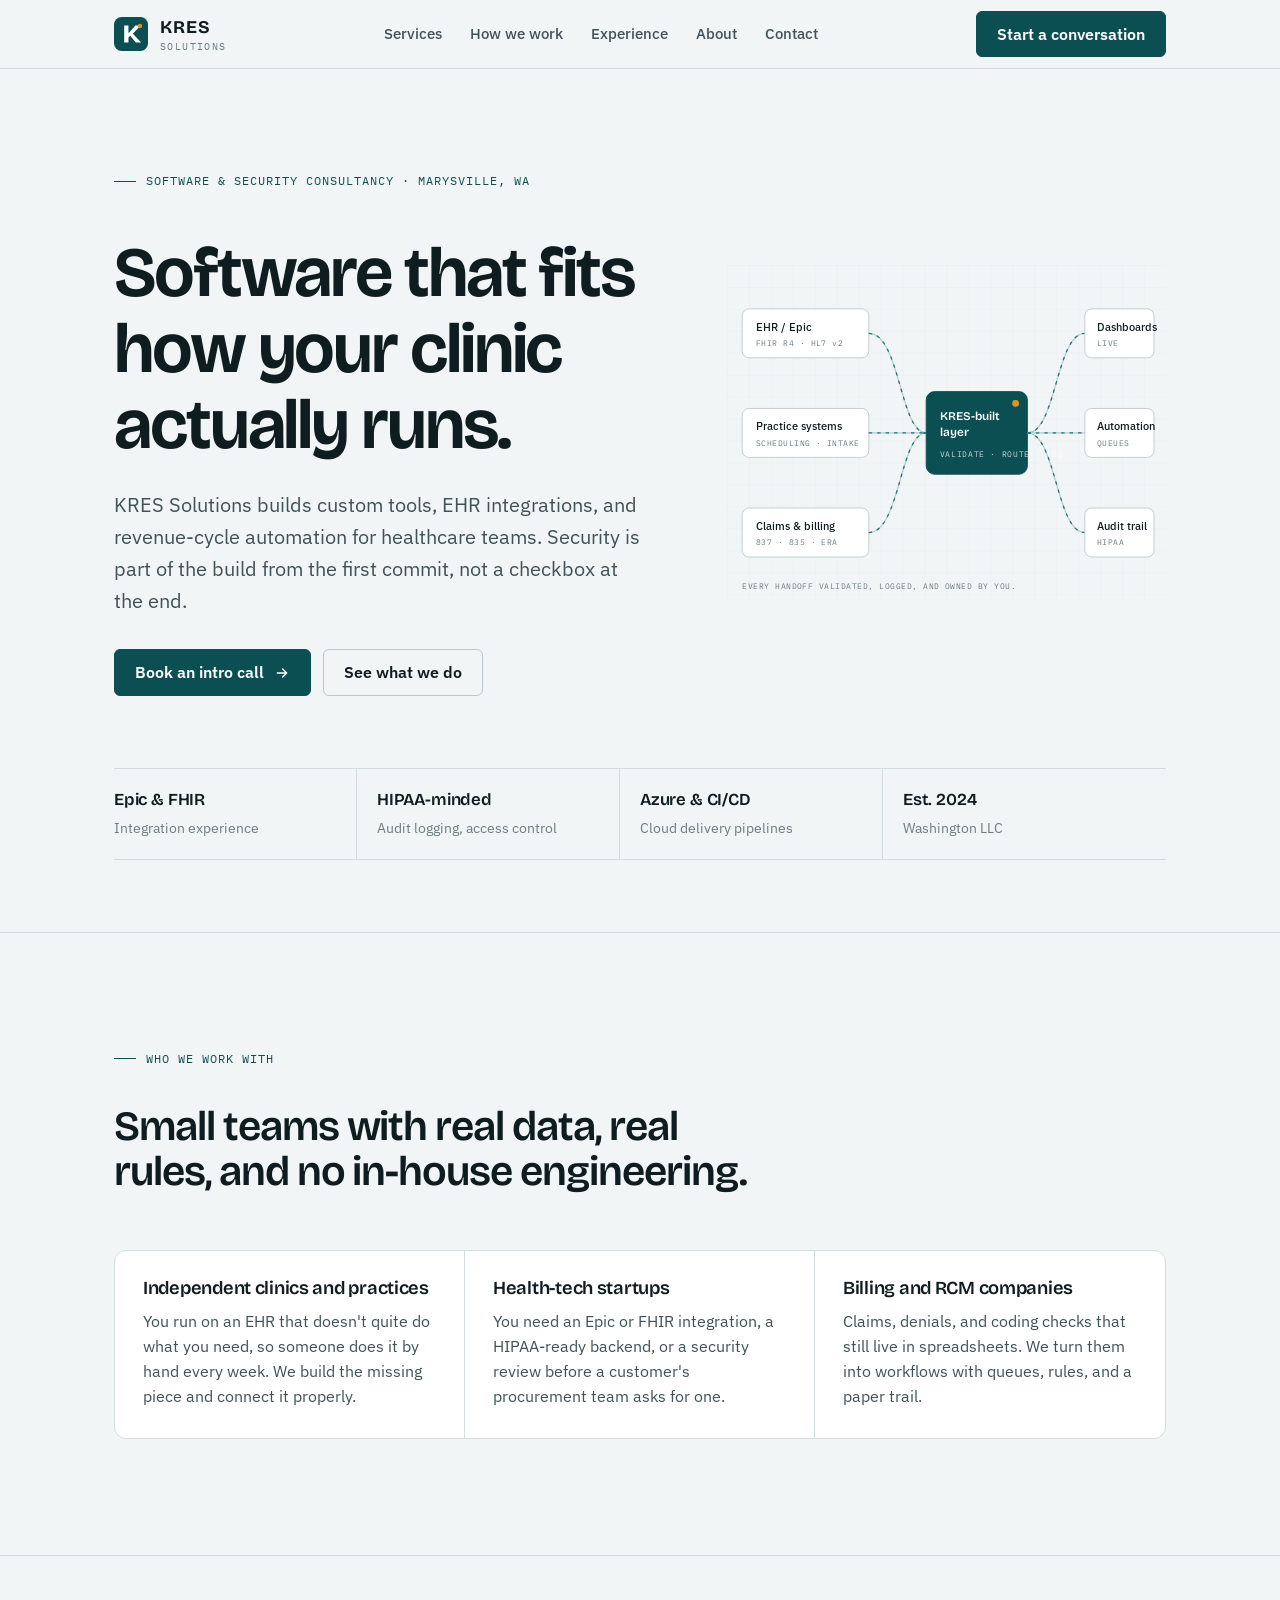
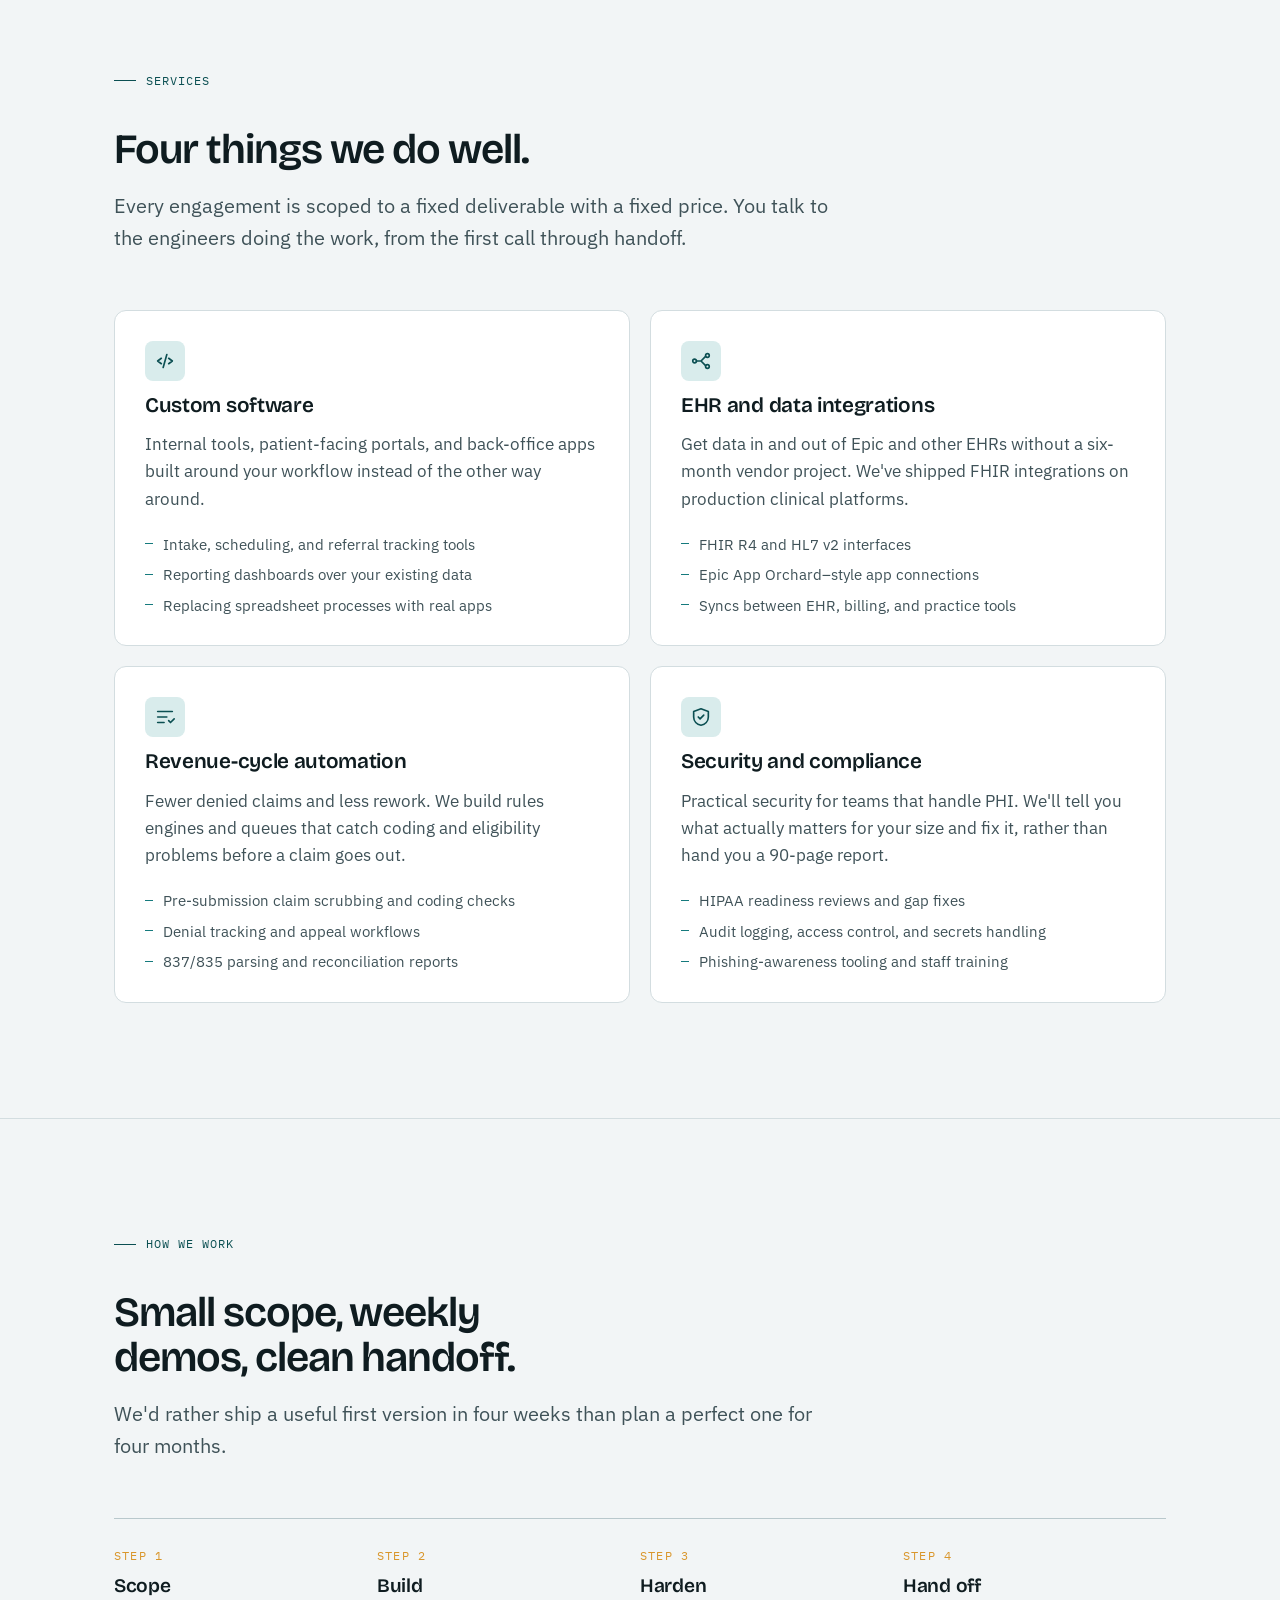
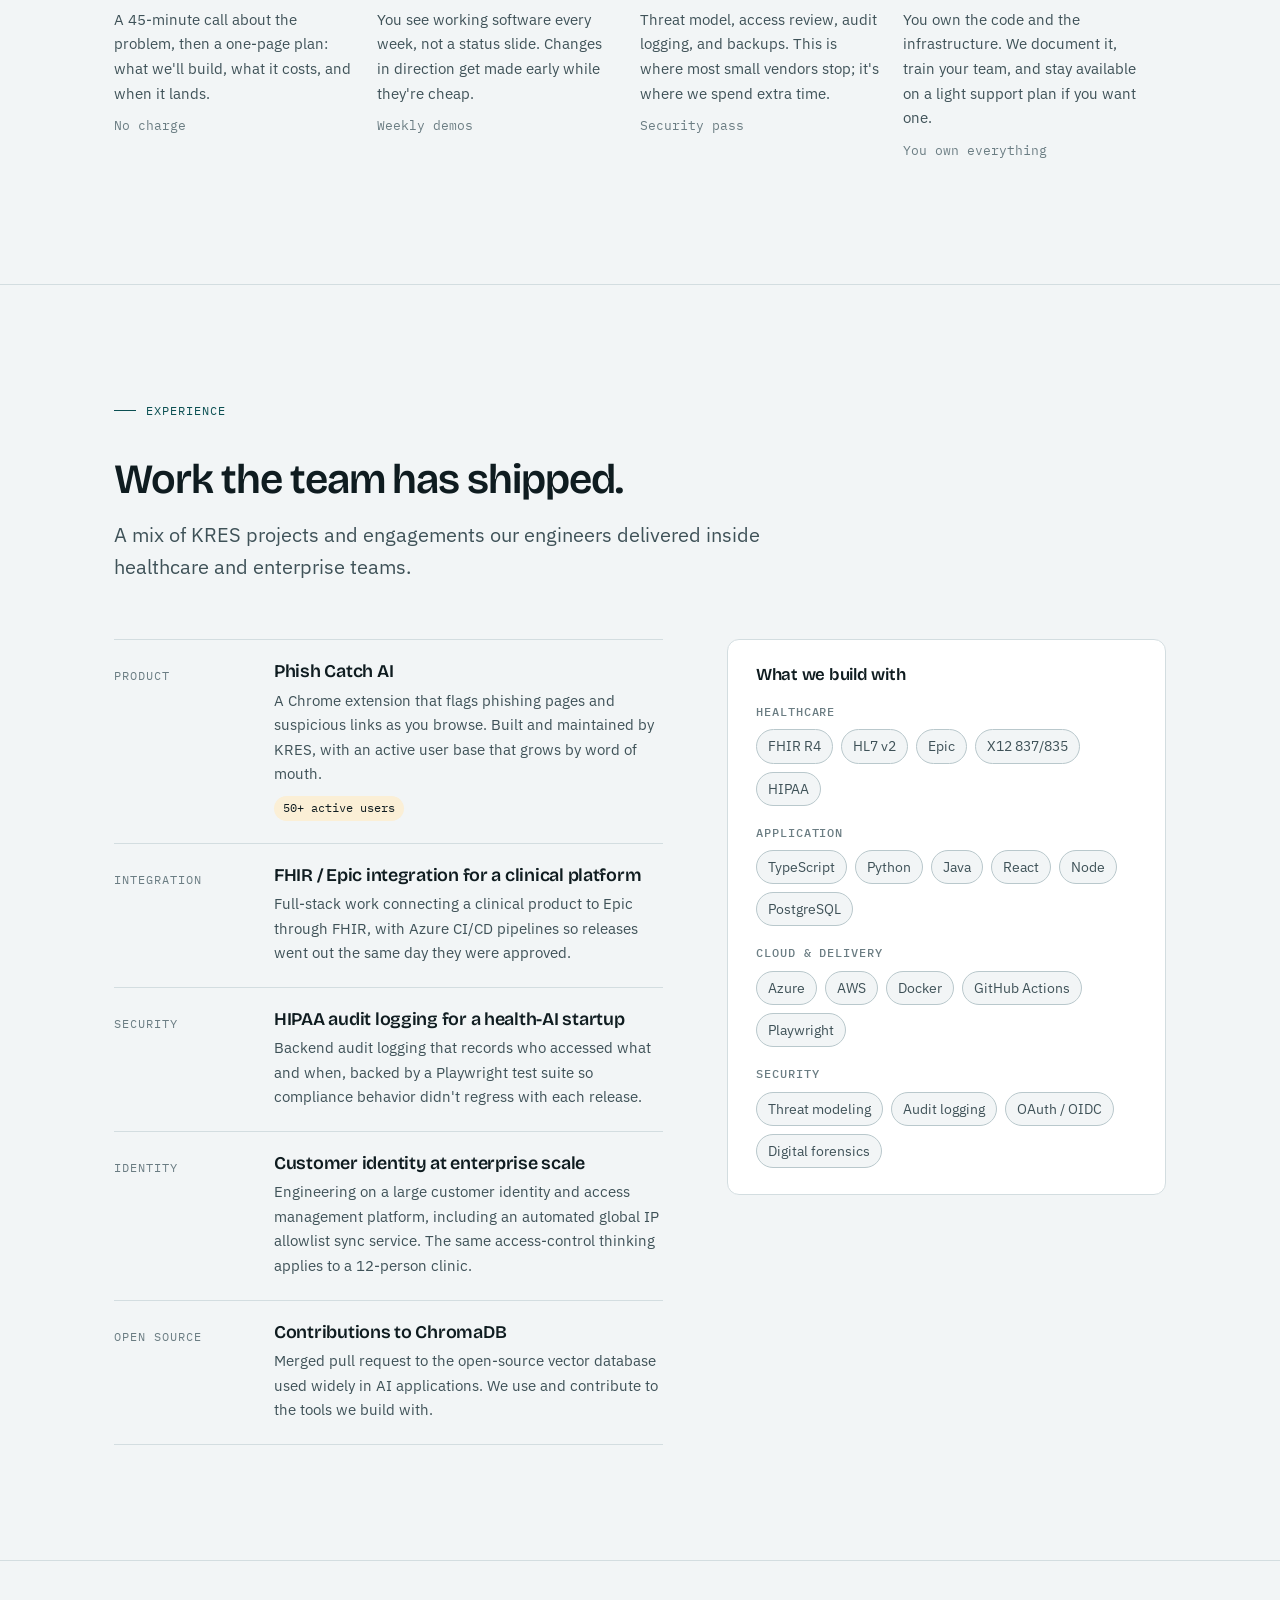
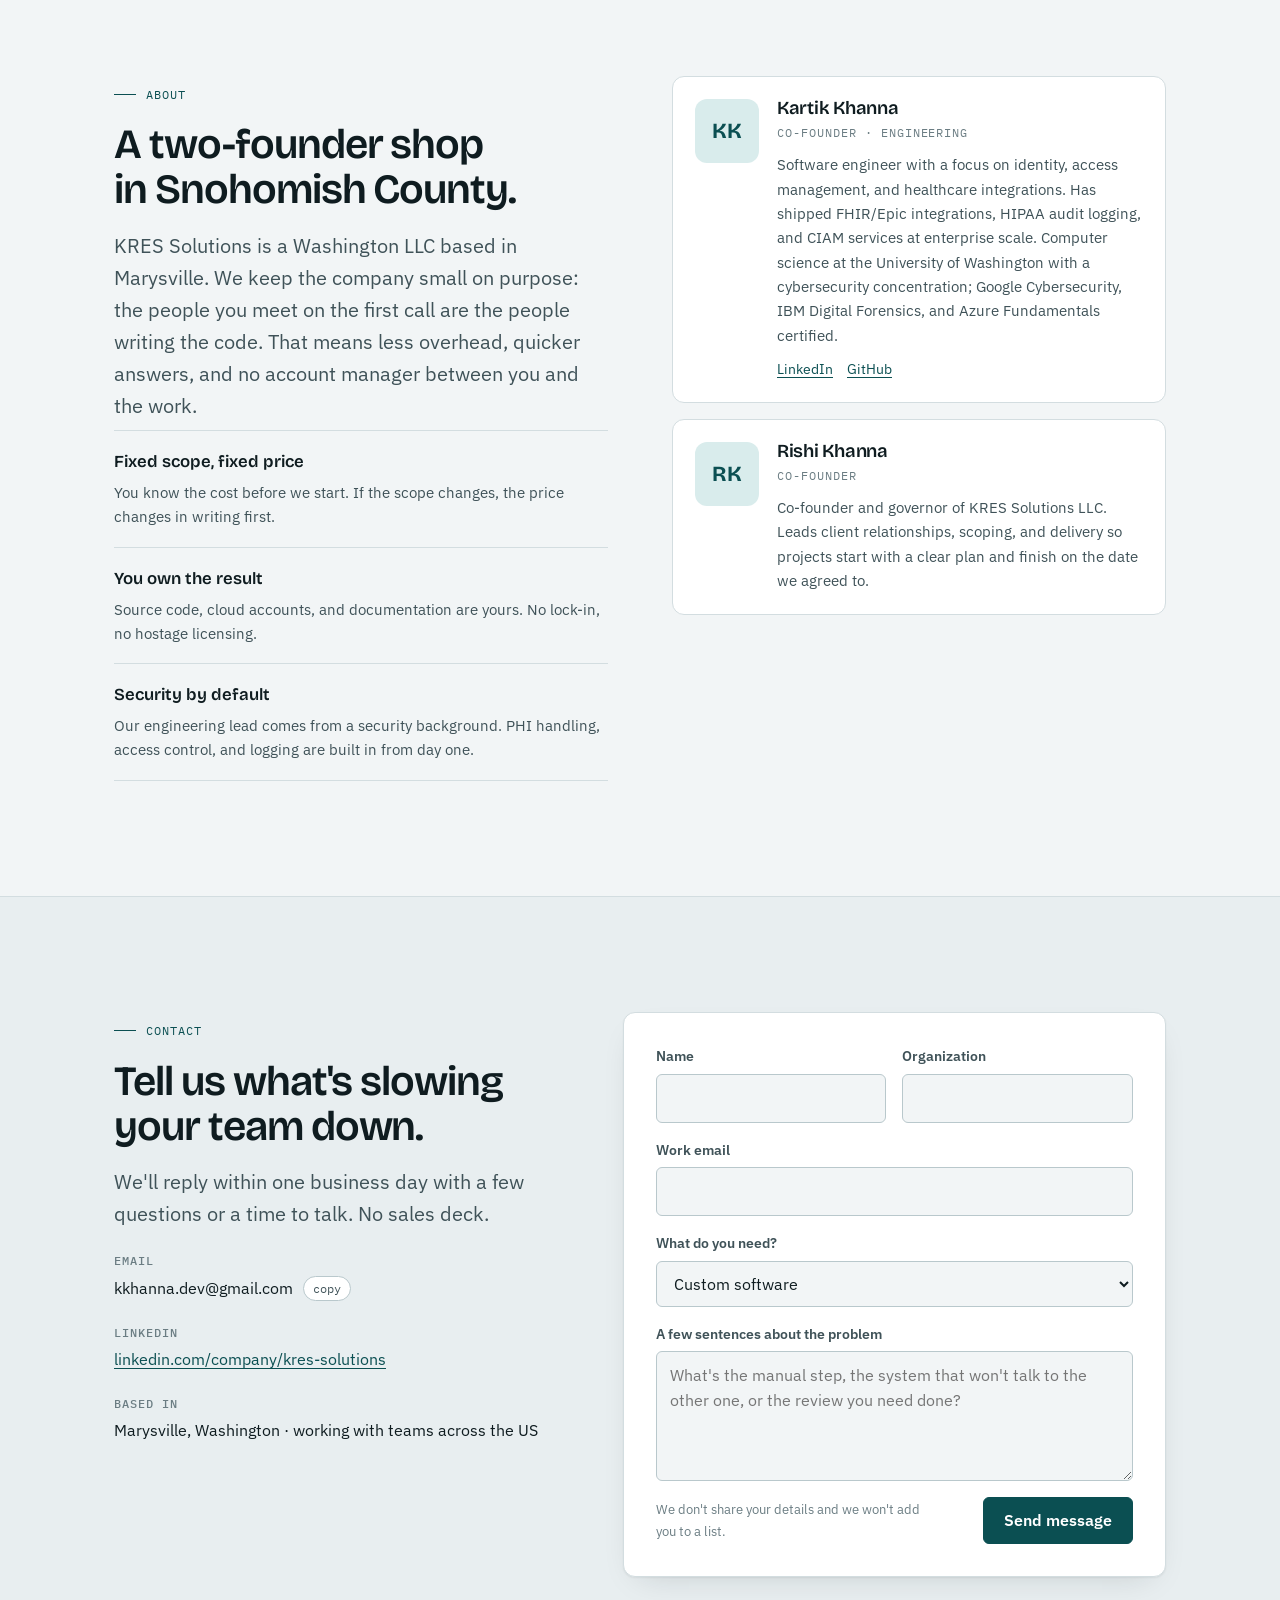
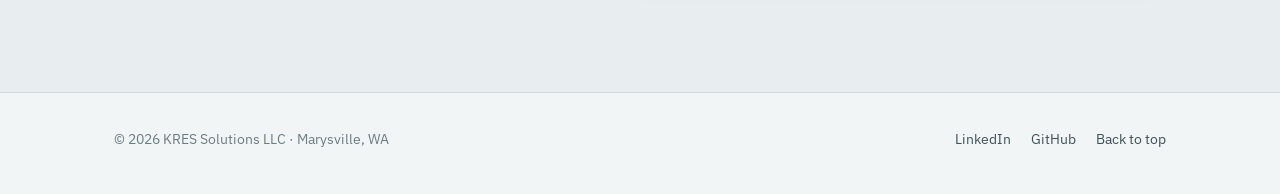
==== index.html @ 446c448d "KRES Solutions website: initial build Static site for KRES Solutions LLC with GitHub Pages deploymen" ====
<!doctype html>
<html lang="en">
<head>
  <meta charset="utf-8">
  <meta name="viewport" content="width=device-width, initial-scale=1, viewport-fit=cover">
  <title>KRES Solutions</title>
  <meta name="description" content="KRES Solutions builds custom software, EHR and FHIR integrations, revenue-cycle automation, and security tooling for healthcare teams. Marysville, WA.">
  <meta name="theme-color" content="#0b4f52">
  <link rel="icon" href="assets/favicon.svg" type="image/svg+xml">
  <link rel="canonical" href="https://kkhanna-dev.github.io/kres-solutions-site/">
  <meta property="og:type" content="website">
  <meta property="og:title" content="KRES Solutions">
  <meta property="og:description" content="Custom software, EHR integrations, and security for healthcare teams.">
  <meta property="og:image" content="https://kkhanna-dev.github.io/kres-solutions-site/assets/og.png">
  <meta name="twitter:card" content="summary_large_image">
  <link rel="preconnect" href="https://fonts.googleapis.com">
  <link rel="preconnect" href="https://fonts.gstatic.com" crossorigin>
  <link rel="stylesheet" href="https://fonts.googleapis.com/css2?family=Bricolage+Grotesque:opsz,wght@12..96,500;12..96,600;12..96,650;12..96,700&family=IBM+Plex+Sans:wght@400;500;600&family=IBM+Plex+Mono:wght@400;500&display=swap">
  <link rel="stylesheet" href="assets/styles.css">
  <script type="application/ld+json">
  {
    "@context": "https://schema.org",
    "@type": "ProfessionalService",
    "name": "KRES Solutions LLC",
    "description": "Custom software, EHR and FHIR integrations, revenue-cycle automation, and security tooling for healthcare teams.",
    "address": { "@type": "PostalAddress", "addressLocality": "Marysville", "addressRegion": "WA", "addressCountry": "US" },
    "founder": [ { "@type": "Person", "name": "Kartik Khanna" }, { "@type": "Person", "name": "Rishi Khanna" } ],
    "sameAs": [ "https://www.linkedin.com/company/kres-solutions" ],
    "areaServed": "United States"
  }
  </script>
</head>
<body>

<header class="site-header">
  <div class="wrap nav" id="nav">
    <a class="brand" href="#top" aria-label="KRES Solutions home">
      <svg class="brand-mark" viewBox="0 0 40 40" aria-hidden="true">
        <rect width="40" height="40" rx="9" fill="#0b4f52"/>
        <path d="M12 10h5v9.2L25.2 10h6.1l-9.1 9.6L32 30h-6.3l-6.6-8-2.1 2.2V30h-5z" fill="#ffffff"/>
        <circle cx="30.5" cy="10.5" r="2.6" fill="#d9962b"/>
      </svg>
      <span class="brand-name">KRES<small>SOLUTIONS</small></span>
    </a>

    <ul class="nav-links">
      <li><a href="#services">Services</a></li>
      <li><a href="#process">How we work</a></li>
      <li><a href="#experience">Experience</a></li>
      <li><a href="#about">About</a></li>
      <li><a href="#contact">Contact</a></li>
    </ul>

    <div class="nav-cta">
      <a class="btn btn-primary" href="#contact">Start a conversation</a>
      <button class="nav-toggle" type="button" aria-expanded="false" aria-controls="nav" aria-label="Open menu">
        <svg viewBox="0 0 24 24" fill="none" stroke="currentColor" stroke-width="2" stroke-linecap="round"><path d="M4 7h16M4 12h16M4 17h16"/></svg>
      </button>
    </div>
  </div>
</header>

<main id="top">

  <!-- Hero -->
  <section class="hero">
    <div class="wrap">
      <div class="hero-grid">
        <div class="hero-copy">
          <p class="eyebrow">Software &amp; security consultancy · Marysville, WA</p>
          <h1>Software that fits how your clinic actually runs.</h1>
          <p class="lede">KRES Solutions builds custom tools, EHR integrations, and revenue-cycle automation for healthcare teams. Security is part of the build from the first commit, not a checkbox at the end.</p>
          <div class="hero-actions">
            <a class="btn btn-primary" href="#contact">Book an intro call
              <svg viewBox="0 0 24 24" fill="none" stroke="currentColor" stroke-width="2" stroke-linecap="round" stroke-linejoin="round"><path d="M5 12h14M13 6l6 6-6 6"/></svg>
            </a>
            <a class="btn btn-ghost" href="#services">See what we do</a>
          </div>
        </div>

        <div class="hero-art" aria-hidden="true">
          <svg class="diagram" viewBox="0 0 520 400" role="img" aria-label="Diagram: clinic systems feeding a KRES-built integration layer that produces dashboards, automations, and an audit trail">
            <defs>
              <pattern id="grid" width="26" height="26" patternUnits="userSpaceOnUse">
                <path d="M26 0H0V26" fill="none" class="grid"/>
              </pattern>
            </defs>
            <rect width="520" height="400" fill="url(#grid)" opacity="0.55"/>

            <!-- inputs -->
            <g>
              <rect class="node" x="18" y="52" width="150" height="58" rx="8"/>
              <text class="label" x="34" y="78">EHR / Epic</text>
              <text class="label-sub" x="34" y="96">FHIR R4 · HL7 v2</text>

              <rect class="node" x="18" y="170" width="150" height="58" rx="8"/>
              <text class="label" x="34" y="196">Practice systems</text>
              <text class="label-sub" x="34" y="214">SCHEDULING · INTAKE</text>

              <rect class="node" x="18" y="288" width="150" height="58" rx="8"/>
              <text class="label" x="34" y="314">Claims &amp; billing</text>
              <text class="label-sub" x="34" y="332">837 · 835 · ERA</text>
            </g>

            <!-- wires in -->
            <path class="wire" d="M168 81 C 205 81, 205 199, 236 199"/>
            <path class="wire" d="M168 199 L 236 199"/>
            <path class="wire" d="M168 317 C 205 317, 205 199, 236 199"/>
            <path class="wire-live" d="M168 81 C 205 81, 205 199, 236 199"/>
            <path class="wire-live" d="M168 199 L 236 199"/>
            <path class="wire-live" d="M168 317 C 205 317, 205 199, 236 199"/>

            <!-- core -->
            <rect class="node-core" x="236" y="150" width="120" height="98" rx="10"/>
            <text class="label-core" x="252" y="184">KRES-built</text>
            <text class="label-core" x="252" y="203">layer</text>
            <text class="label-core-sub" x="252" y="228">VALIDATE · ROUTE · LOG</text>
            <circle class="tick" cx="342" cy="164" r="4"/>

            <!-- wires out -->
            <path class="wire" d="M356 199 C 390 199, 390 81, 424 81"/>
            <path class="wire" d="M356 199 L 424 199"/>
            <path class="wire" d="M356 199 C 390 199, 390 317, 424 317"/>
            <path class="wire-live" d="M356 199 C 390 199, 390 81, 424 81"/>
            <path class="wire-live" d="M356 199 L 424 199"/>
            <path class="wire-live" d="M356 199 C 390 199, 390 317, 424 317"/>

            <!-- outputs -->
            <g>
              <rect class="node" x="424" y="52" width="82" height="58" rx="8"/>
              <text class="label" x="438" y="78">Dashboards</text>
              <text class="label-sub" x="438" y="96">LIVE</text>

              <rect class="node" x="424" y="170" width="82" height="58" rx="8"/>
              <text class="label" x="438" y="196">Automation</text>
              <text class="label-sub" x="438" y="214">QUEUES</text>

              <rect class="node" x="424" y="288" width="82" height="58" rx="8"/>
              <text class="label" x="438" y="314">Audit trail</text>
              <text class="label-sub" x="438" y="332">HIPAA</text>
            </g>

            <!-- caption -->
            <text class="label-sub" x="18" y="384">EVERY HANDOFF VALIDATED, LOGGED, AND OWNED BY YOU.</text>
          </svg>
        </div>
      </div>

      <div class="proof">
        <div><b>Epic &amp; FHIR</b><span>Integration experience</span></div>
        <div><b>HIPAA-minded</b><span>Audit logging, access control</span></div>
        <div><b>Azure &amp; CI/CD</b><span>Cloud delivery pipelines</span></div>
        <div><b>Est. 2024</b><span>Washington LLC</span></div>
      </div>
    </div>
  </section>

  <!-- Who we work with -->
  <section class="section" id="who">
    <div class="wrap">
      <div class="section-head">
        <p class="eyebrow">Who we work with</p>
        <h2>Small teams with real data, real rules, and no in-house engineering.</h2>
      </div>
      <div class="audience reveal">
        <div>
          <h3>Independent clinics and practices</h3>
          <p>You run on an EHR that doesn't quite do what you need, so someone does it by hand every week. We build the missing piece and connect it properly.</p>
        </div>
        <div>
          <h3>Health-tech startups</h3>
          <p>You need an Epic or FHIR integration, a HIPAA-ready backend, or a security review before a customer's procurement team asks for one.</p>
        </div>
        <div>
          <h3>Billing and RCM companies</h3>
          <p>Claims, denials, and coding checks that still live in spreadsheets. We turn them into workflows with queues, rules, and a paper trail.</p>
        </div>
      </div>
    </div>
  </section>

  <!-- Services -->
  <section class="section" id="services">
    <div class="wrap">
      <div class="section-head">
        <p class="eyebrow">Services</p>
        <h2>Four things we do well.</h2>
        <p class="lede">Every engagement is scoped to a fixed deliverable with a fixed price. You talk to the engineers doing the work, from the first call through handoff.</p>
      </div>

      <div class="services">
        <article class="service reveal">
          <div class="service-icon" aria-hidden="true">
            <svg viewBox="0 0 24 24" fill="none" stroke="currentColor" stroke-width="1.8" stroke-linecap="round" stroke-linejoin="round"><path d="M8 9l-4 3 4 3M16 9l4 3-4 3M14 5l-4 14"/></svg>
          </div>
          <h3>Custom software</h3>
          <p>Internal tools, patient-facing portals, and back-office apps built around your workflow instead of the other way around.</p>
          <ul>
            <li>Intake, scheduling, and referral tracking tools</li>
            <li>Reporting dashboards over your existing data</li>
            <li>Replacing spreadsheet processes with real apps</li>
          </ul>
        </article>

        <article class="service reveal">
          <div class="service-icon" aria-hidden="true">
            <svg viewBox="0 0 24 24" fill="none" stroke="currentColor" stroke-width="1.8" stroke-linecap="round" stroke-linejoin="round"><circle cx="5" cy="12" r="2"/><circle cx="19" cy="6" r="2"/><circle cx="19" cy="18" r="2"/><path d="M7 12h5m0 0 5-5m-5 5 5 5"/></svg>
          </div>
          <h3>EHR and data integrations</h3>
          <p>Get data in and out of Epic and other EHRs without a six-month vendor project. We've shipped FHIR integrations on production clinical platforms.</p>
          <ul>
            <li>FHIR R4 and HL7 v2 interfaces</li>
            <li>Epic App Orchard–style app connections</li>
            <li>Syncs between EHR, billing, and practice tools</li>
          </ul>
        </article>

        <article class="service reveal">
          <div class="service-icon" aria-hidden="true">
            <svg viewBox="0 0 24 24" fill="none" stroke="currentColor" stroke-width="1.8" stroke-linecap="round" stroke-linejoin="round"><path d="M4 6h16M4 12h10M4 18h7"/><path d="m16 16 2 2 4-4"/></svg>
          </div>
          <h3>Revenue-cycle automation</h3>
          <p>Fewer denied claims and less rework. We build rules engines and queues that catch coding and eligibility problems before a claim goes out.</p>
          <ul>
            <li>Pre-submission claim scrubbing and coding checks</li>
            <li>Denial tracking and appeal workflows</li>
            <li>837/835 parsing and reconciliation reports</li>
          </ul>
        </article>

        <article class="service reveal">
          <div class="service-icon" aria-hidden="true">
            <svg viewBox="0 0 24 24" fill="none" stroke="currentColor" stroke-width="1.8" stroke-linecap="round" stroke-linejoin="round"><path d="M12 3 4 6v6c0 4.5 3.4 8 8 9 4.6-1 8-4.5 8-9V6z"/><path d="m9 12 2 2 4-4"/></svg>
          </div>
          <h3>Security and compliance</h3>
          <p>Practical security for teams that handle PHI. We'll tell you what actually matters for your size and fix it, rather than hand you a 90-page report.</p>
          <ul>
            <li>HIPAA readiness reviews and gap fixes</li>
            <li>Audit logging, access control, and secrets handling</li>
            <li>Phishing-awareness tooling and staff training</li>
          </ul>
        </article>
      </div>
    </div>
  </section>

  <!-- Process -->
  <section class="section" id="process">
    <div class="wrap">
      <div class="section-head">
        <p class="eyebrow">How we work</p>
        <h2>Small scope, weekly demos, clean handoff.</h2>
        <p class="lede">We'd rather ship a useful first version in four weeks than plan a perfect one for four months.</p>
      </div>

      <ol class="process" style="list-style:none; margin:0; padding:0;">
        <li class="step reveal">
          <span class="step-num">STEP 1</span>
          <h3>Scope</h3>
          <p>A 45-minute call about the problem, then a one-page plan: what we'll build, what it costs, and when it lands.</p>
          <small>No charge</small>
        </li>
        <li class="step reveal">
          <span class="step-num">STEP 2</span>
          <h3>Build</h3>
          <p>You see working software every week, not a status slide. Changes in direction get made early while they're cheap.</p>
          <small>Weekly demos</small>
        </li>
        <li class="step reveal">
          <span class="step-num">STEP 3</span>
          <h3>Harden</h3>
          <p>Threat model, access review, audit logging, and backups. This is where most small vendors stop; it's where we spend extra time.</p>
          <small>Security pass</small>
        </li>
        <li class="step reveal">
          <span class="step-num">STEP 4</span>
          <h3>Hand off</h3>
          <p>You own the code and the infrastructure. We document it, train your team, and stay available on a light support plan if you want one.</p>
          <small>You own everything</small>
        </li>
      </ol>
    </div>
  </section>

  <!-- Experience -->
  <section class="section" id="experience">
    <div class="wrap">
      <div class="section-head">
        <p class="eyebrow">Experience</p>
        <h2>Work the team has shipped.</h2>
        <p class="lede">A mix of KRES projects and engagements our engineers delivered inside healthcare and enterprise teams.</p>
      </div>

      <div class="exp-grid">
        <div class="exp-list">
          <article class="exp reveal">
            <span class="exp-tag">Product</span>
            <div>
              <h3>Phish Catch AI</h3>
              <p>A Chrome extension that flags phishing pages and suspicious links as you browse. Built and maintained by KRES, with an active user base that grows by word of mouth.</p>
              <span class="pill">50+ active users</span>
            </div>
          </article>
          <article class="exp reveal">
            <span class="exp-tag">Integration</span>
            <div>
              <h3>FHIR / Epic integration for a clinical platform</h3>
              <p>Full-stack work connecting a clinical product to Epic through FHIR, with Azure CI/CD pipelines so releases went out the same day they were approved.</p>
            </div>
          </article>
          <article class="exp reveal">
            <span class="exp-tag">Security</span>
            <div>
              <h3>HIPAA audit logging for a health-AI startup</h3>
              <p>Backend audit logging that records who accessed what and when, backed by a Playwright test suite so compliance behavior didn't regress with each release.</p>
            </div>
          </article>
          <article class="exp reveal">
            <span class="exp-tag">Identity</span>
            <div>
              <h3>Customer identity at enterprise scale</h3>
              <p>Engineering on a large customer identity and access management platform, including an automated global IP allowlist sync service. The same access-control thinking applies to a 12-person clinic.</p>
            </div>
          </article>
          <article class="exp reveal">
            <span class="exp-tag">Open source</span>
            <div>
              <h3>Contributions to ChromaDB</h3>
              <p>Merged pull request to the open-source vector database used widely in AI applications. We use and contribute to the tools we build with.</p>
            </div>
          </article>
        </div>

        <aside class="stack reveal">
          <h3>What we build with</h3>
          <div class="stack-group">
            <b>Healthcare</b>
            <div class="chips"><span class="chip">FHIR R4</span><span class="chip">HL7 v2</span><span class="chip">Epic</span><span class="chip">X12 837/835</span><span class="chip">HIPAA</span></div>
          </div>
          <div class="stack-group">
            <b>Application</b>
            <div class="chips"><span class="chip">TypeScript</span><span class="chip">Python</span><span class="chip">Java</span><span class="chip">React</span><span class="chip">Node</span><span class="chip">PostgreSQL</span></div>
          </div>
          <div class="stack-group">
            <b>Cloud &amp; delivery</b>
            <div class="chips"><span class="chip">Azure</span><span class="chip">AWS</span><span class="chip">Docker</span><span class="chip">GitHub Actions</span><span class="chip">Playwright</span></div>
          </div>
          <div class="stack-group">
            <b>Security</b>
            <div class="chips"><span class="chip">Threat modeling</span><span class="chip">Audit logging</span><span class="chip">OAuth / OIDC</span><span class="chip">Digital forensics</span></div>
          </div>
        </aside>
      </div>
    </div>
  </section>

  <!-- About -->
  <section class="section" id="about">
    <div class="wrap">
      <div class="about-grid">
        <div>
          <p class="eyebrow">About</p>
          <h2>A two-founder shop in Snohomish County.</h2>
          <p class="lede" style="margin-top:18px">KRES Solutions is a Washington LLC based in Marysville. We keep the company small on purpose: the people you meet on the first call are the people writing the code. That means less overhead, quicker answers, and no account manager between you and the work.</p>
          <div class="values">
            <div><b>Fixed scope, fixed price</b><p>You know the cost before we start. If the scope changes, the price changes in writing first.</p></div>
            <div><b>You own the result</b><p>Source code, cloud accounts, and documentation are yours. No lock-in, no hostage licensing.</p></div>
            <div><b>Security by default</b><p>Our engineering lead comes from a security background. PHI handling, access control, and logging are built in from day one.</p></div>
          </div>
        </div>

        <div class="founders">
          <article class="founder reveal">
            <div class="avatar" aria-hidden="true">KK</div>
            <div>
              <h3>Kartik Khanna</h3>
              <div class="role">Co-founder · Engineering</div>
              <p>Software engineer with a focus on identity, access management, and healthcare integrations. Has shipped FHIR/Epic integrations, HIPAA audit logging, and CIAM services at enterprise scale. Computer science at the University of Washington with a cybersecurity concentration; Google Cybersecurity, IBM Digital Forensics, and Azure Fundamentals certified.</p>
              <div class="links">
                <a href="https://www.linkedin.com/in/kartikk1" target="_blank" rel="noopener">LinkedIn</a>
                <a href="https://github.com/kkhanna-dev" target="_blank" rel="noopener">GitHub</a>
              </div>
            </div>
          </article>
          <article class="founder reveal">
            <div class="avatar" aria-hidden="true">RK</div>
            <div>
              <h3>Rishi Khanna</h3>
              <div class="role">Co-founder</div>
              <p>Co-founder and governor of KRES Solutions LLC. Leads client relationships, scoping, and delivery so projects start with a clear plan and finish on the date we agreed to.</p>
            </div>
          </article>
        </div>
      </div>
    </div>
  </section>

  <!-- Contact -->
  <section class="section contact" id="contact">
    <div class="wrap">
      <div class="contact-grid">
        <div class="contact-side">
          <div>
            <p class="eyebrow">Contact</p>
            <h2>Tell us what's slowing your team down.</h2>
            <p class="lede" style="margin-top:18px">We'll reply within one business day with a few questions or a time to talk. No sales deck.</p>
          </div>
          <div class="contact-line">
            <b>Email</b>
            <div class="val"><span id="email-text">kkhanna.dev@gmail.com</span><button class="copy-btn" type="button" data-copy="kkhanna.dev@gmail.com">copy</button></div>
          </div>
          <div class="contact-line">
            <b>LinkedIn</b>
            <div class="val"><a href="https://www.linkedin.com/company/kres-solutions" target="_blank" rel="noopener">linkedin.com/company/kres-solutions</a></div>
          </div>
          <div class="contact-line">
            <b>Based in</b>
            <div class="val">Marysville, Washington · working with teams across the US</div>
          </div>
        </div>

        <form class="form" id="contact-form" novalidate>
          <div class="form-row">
            <div class="field">
              <label for="f-name">Name</label>
              <input id="f-name" name="name" type="text" autocomplete="name" required>
            </div>
            <div class="field">
              <label for="f-org">Organization</label>
              <input id="f-org" name="org" type="text" autocomplete="organization">
            </div>
          </div>
          <div class="field">
            <label for="f-email">Work email</label>
            <input id="f-email" name="email" type="email" autocomplete="email" required>
          </div>
          <div class="field">
            <label for="f-type">What do you need?</label>
            <select id="f-type" name="type">
              <option>Custom software</option>
              <option>EHR or data integration</option>
              <option>Revenue-cycle automation</option>
              <option>Security or HIPAA review</option>
              <option>Not sure yet</option>
            </select>
          </div>
          <div class="field">
            <label for="f-msg">A few sentences about the problem</label>
            <textarea id="f-msg" name="message" required placeholder="What's the manual step, the system that won't talk to the other one, or the review you need done?"></textarea>
          </div>
          <div class="form-foot">
            <small>We don't share your details and we won't add you to a list.</small>
            <button class="btn btn-primary" type="submit">Send message</button>
          </div>
          <div class="form-status" id="form-status" role="status" aria-live="polite"></div>
        </form>
      </div>
    </div>
  </section>

</main>

<footer class="site-footer">
  <div class="wrap footer-grid">
    <div>© <span id="year">2026</span> KRES Solutions LLC · Marysville, WA</div>
    <ul class="footer-links">
      <li><a href="https://www.linkedin.com/company/kres-solutions" target="_blank" rel="noopener">LinkedIn</a></li>
      <li><a href="https://github.com/kkhanna-dev" target="_blank" rel="noopener">GitHub</a></li>
      <li><a href="#top">Back to top</a></li>
    </ul>
  </div>
</footer>

<script src="assets/main.js"></script>
</body>
</html>
---- assets/styles.css ----
/* KRES Solutions — site styles
   Tokens first, then layout, then components. */

:root {
  color-scheme: light;
  --bg: #f2f5f6;
  --bg-2: #e8eef0;
  --surface: #ffffff;
  --ink: #0f1c20;
  --ink-2: #3f5258;
  --muted: #6b7d83;
  --line: #d3dde0;
  --line-2: #b9c8cc;
  --teal: #0b4f52;
  --teal-2: #157a7d;
  --teal-soft: #d9ecec;
  --amber: #d9962b;
  --amber-soft: #fbefd6;
  --focus: #157a7d;
  --on-teal: #ffffff;

  --font-display: "Bricolage Grotesque", "Helvetica Neue", Arial, sans-serif;
  --font-body: "IBM Plex Sans", "Segoe UI", Roboto, Helvetica, Arial, sans-serif;
  --font-mono: "IBM Plex Mono", ui-monospace, SFMono-Regular, Menlo, Consolas, monospace;

  --radius: 6px;
  --radius-lg: 12px;
  --gutter: clamp(16px, 5vw, 64px);
  --measure: 62ch;
  --shadow: 0 1px 2px rgba(15, 28, 32, 0.06), 0 12px 32px -16px rgba(15, 28, 32, 0.18);
}

@media (prefers-color-scheme: dark) {
  :root:not([data-theme="light"]) {
    color-scheme: dark;
    --bg: #0c1517;
    --bg-2: #101c1e;
    --surface: #132224;
    --ink: #e7efef;
    --ink-2: #b5c5c8;
    --muted: #86999d;
    --line: #223538;
    --line-2: #2f4548;
    --teal: #5fbdb9;
    --teal-2: #3fa4a1;
    --teal-soft: #14302f;
    --amber: #e8b25a;
    --amber-soft: #3a2c12;
    --focus: #5fbdb9;
    --on-teal: #0c1517;
    --shadow: 0 1px 2px rgba(0, 0, 0, 0.3), 0 12px 32px -16px rgba(0, 0, 0, 0.6);
  }
}
:root[data-theme="dark"] {
  color-scheme: dark;
  --bg: #0c1517;
  --bg-2: #101c1e;
  --surface: #132224;
  --ink: #e7efef;
  --ink-2: #b5c5c8;
  --muted: #86999d;
  --line: #223538;
  --line-2: #2f4548;
  --teal: #5fbdb9;
  --teal-2: #3fa4a1;
  --teal-soft: #14302f;
  --amber: #e8b25a;
  --amber-soft: #3a2c12;
  --focus: #5fbdb9;
  --on-teal: #0c1517;
  --shadow: 0 1px 2px rgba(0, 0, 0, 0.3), 0 12px 32px -16px rgba(0, 0, 0, 0.6);
}

* { box-sizing: border-box; }
html { scroll-behavior: smooth; -webkit-text-size-adjust: 100%; }
@media (prefers-reduced-motion: reduce) {
  html { scroll-behavior: auto; }
  *, *::before, *::after { animation: none !important; transition: none !important; }
}

body {
  margin: 0;
  background: var(--bg);
  color: var(--ink);
  font-family: var(--font-body);
  font-size: 17px;
  line-height: 1.6;
  font-feature-settings: "kern", "liga";
}

img, svg { max-width: 100%; height: auto; display: block; }
a { color: var(--teal); text-decoration-thickness: 1px; text-underline-offset: 3px; }
a:hover { color: var(--teal-2); }
:focus-visible { outline: 2px solid var(--focus); outline-offset: 3px; border-radius: 2px; }

h1, h2, h3, h4 {
  font-family: var(--font-display);
  font-weight: 600;
  line-height: 1.08;
  letter-spacing: -0.015em;
  margin: 0;
  text-wrap: balance;
}
h1 { font-size: clamp(2.4rem, 5.6vw, 4.4rem); font-weight: 650; letter-spacing: -0.03em; }
h2 { font-size: clamp(1.8rem, 3.4vw, 2.6rem); letter-spacing: -0.025em; }
h3 { font-size: 1.25rem; }
p { margin: 0; }
p + p { margin-top: 1em; }
.lede { font-size: clamp(1.05rem, 1.6vw, 1.25rem); color: var(--ink-2); max-width: var(--measure); text-wrap: pretty; }

.eyebrow {
  font-family: var(--font-mono);
  font-size: 0.78rem;
  letter-spacing: 0.08em;
  text-transform: uppercase;
  color: var(--teal);
  display: inline-flex;
  align-items: center;
  gap: 10px;
  margin: 0 0 18px;
}
.eyebrow::before {
  content: "";
  width: 22px; height: 1px;
  background: currentColor;
}

.wrap { width: 100%; max-width: 1180px; margin-inline: auto; padding-inline: var(--gutter); }
.section { padding-block: clamp(64px, 9vw, 120px); border-top: 1px solid var(--line); }
.section-head { display: grid; gap: 18px; max-width: 760px; margin-bottom: clamp(36px, 5vw, 56px); }

/* Buttons */
.btn {
  display: inline-flex; align-items: center; gap: 10px;
  font-family: var(--font-body); font-weight: 600; font-size: 0.98rem;
  padding: 13px 20px; border-radius: var(--radius);
  border: 1px solid transparent; cursor: pointer; text-decoration: none;
  transition: transform 160ms ease, background 160ms ease, border-color 160ms ease;
  line-height: 1.2;
}
.btn:active { transform: translateY(1px); }
.btn-primary { background: var(--teal); color: var(--on-teal); border-color: var(--teal); }
.btn-primary:hover { background: var(--teal-2); border-color: var(--teal-2); color: var(--on-teal); }
.btn-ghost { background: transparent; color: var(--ink); border-color: var(--line-2); }
.btn-ghost:hover { border-color: var(--ink); color: var(--ink); }
.btn svg { width: 16px; height: 16px; }

/* Header */
.site-header {
  position: sticky; top: env(safe-area-inset-top, 0px); z-index: 20;
  background: color-mix(in srgb, var(--bg) 86%, transparent);
  backdrop-filter: blur(12px); -webkit-backdrop-filter: blur(12px);
  border-bottom: 1px solid var(--line);
}
.nav { display: flex; align-items: center; justify-content: space-between; gap: 24px; height: 68px; }
.brand { display: inline-flex; align-items: center; gap: 12px; text-decoration: none; color: var(--ink); }
.brand-mark { width: 34px; height: 34px; flex: none; }
.brand-name { font-family: var(--font-display); font-weight: 700; font-size: 1.12rem; letter-spacing: 0.06em; }
.brand-name small { display: block; font-family: var(--font-mono); font-weight: 400; font-size: 0.62rem; letter-spacing: 0.14em; color: var(--muted); margin-top: -2px; }
.nav-links { display: flex; align-items: center; gap: 28px; list-style: none; margin: 0; padding: 0; }
.nav-links a { color: var(--ink-2); text-decoration: none; font-size: 0.95rem; font-weight: 500; }
.nav-links a:hover { color: var(--ink); }
.nav-cta { display: flex; align-items: center; gap: 12px; }
.nav-toggle {
  display: none; background: none; border: 1px solid var(--line-2); border-radius: var(--radius);
  width: 42px; height: 42px; align-items: center; justify-content: center; color: var(--ink); cursor: pointer;
}
.nav-toggle svg { width: 20px; height: 20px; }
@media (max-width: 860px) {
  .nav-links, .nav-cta .btn { display: none; }
  .nav-toggle { display: inline-flex; }
  .nav-open .nav-links {
    display: flex; flex-direction: column; align-items: flex-start; gap: 4px;
    position: absolute; left: 0; right: 0; top: 68px;
    background: var(--surface); border-bottom: 1px solid var(--line);
    padding: 12px var(--gutter) 20px; box-shadow: var(--shadow);
  }
  .nav-open .nav-links li { width: 100%; }
  .nav-open .nav-links a { display: block; padding: 12px 0; font-size: 1.05rem; border-bottom: 1px solid var(--line); }
  .nav-open .nav-links li:last-child a { border-bottom: 0; }
}

/* Hero */
.hero { padding-block: clamp(56px, 8vw, 110px) clamp(40px, 6vw, 72px); }
.hero-grid { display: grid; grid-template-columns: minmax(0, 1.1fr) minmax(0, 0.9fr); gap: clamp(32px, 6vw, 80px); align-items: center; }
.hero-copy { display: grid; gap: 26px; }
.hero-actions { display: flex; flex-wrap: wrap; gap: 12px; margin-top: 6px; }
.hero-art { position: relative; }
.hero-art svg { width: 100%; height: auto; }
@media (max-width: 900px) {
  .hero-grid { grid-template-columns: 1fr; }
  .hero-art { max-width: 560px; }
}

.proof {
  display: grid; grid-template-columns: repeat(4, minmax(0, 1fr)); gap: 0;
  margin-top: clamp(40px, 6vw, 72px);
  border-top: 1px solid var(--line); border-bottom: 1px solid var(--line);
}
.proof > div { padding: 18px 20px 18px 0; border-right: 1px solid var(--line); margin-right: 20px; }
.proof > div:last-child { border-right: 0; margin-right: 0; }
.proof b { display: block; font-family: var(--font-display); font-weight: 600; font-size: 1.05rem; letter-spacing: -0.01em; }
.proof span { font-size: 0.86rem; color: var(--muted); }
@media (max-width: 760px) {
  .proof { grid-template-columns: repeat(2, minmax(0, 1fr)); }
  .proof > div:nth-child(2) { border-right: 0; margin-right: 0; }
  .proof > div:nth-child(-n+2) { border-bottom: 1px solid var(--line); }
}

/* Diagram (hero SVG) */
.diagram .node { fill: var(--surface); stroke: var(--line-2); stroke-width: 1; }
.diagram .node-core { fill: var(--teal); stroke: var(--teal); }
.diagram .label { font-family: var(--font-body); font-size: 12.5px; fill: var(--ink); font-weight: 500; }
.diagram .label-sub { font-family: var(--font-mono); font-size: 9.5px; fill: var(--muted); letter-spacing: 0.06em; }
.diagram .label-core { font-family: var(--font-display); font-size: 14px; font-weight: 600; fill: var(--on-teal); }
.diagram .label-core-sub { font-family: var(--font-mono); font-size: 9.5px; fill: var(--on-teal); opacity: 0.78; letter-spacing: 0.08em; }
.diagram .wire { fill: none; stroke: var(--line-2); stroke-width: 1.5; }
.diagram .wire-live { fill: none; stroke: var(--teal-2); stroke-width: 1.5; stroke-dasharray: 4 6; animation: flow 1.6s linear infinite; }
.diagram .tick { fill: var(--amber); }
.diagram .grid { stroke: var(--line); stroke-width: 1; opacity: 0.7; }
@keyframes flow { to { stroke-dashoffset: -20; } }

/* Audience strip */
.audience { display: grid; grid-template-columns: repeat(3, minmax(0, 1fr)); gap: 0; border: 1px solid var(--line); border-radius: var(--radius-lg); overflow: hidden; background: var(--surface); }
.audience > div { padding: 28px 28px 30px; border-right: 1px solid var(--line); display: grid; gap: 10px; align-content: start; }
.audience > div:last-child { border-right: 0; }
.audience h3 { font-size: 1.15rem; }
.audience p { color: var(--ink-2); font-size: 0.97rem; }
@media (max-width: 860px) {
  .audience { grid-template-columns: 1fr; }
  .audience > div { border-right: 0; border-bottom: 1px solid var(--line); }
  .audience > div:last-child { border-bottom: 0; }
}

/* Services */
.services { display: grid; grid-template-columns: repeat(2, minmax(0, 1fr)); gap: 20px; }
.service {
  background: var(--surface); border: 1px solid var(--line); border-radius: var(--radius-lg);
  padding: 30px 30px 28px; display: grid; gap: 14px; align-content: start;
  transition: border-color 160ms ease, transform 160ms ease;
}
.service:hover { border-color: var(--teal-2); }
.service-icon { width: 40px; height: 40px; border-radius: 8px; background: var(--teal-soft); color: var(--teal); display: grid; place-items: center; }
.service-icon svg { width: 22px; height: 22px; }
.service h3 { font-size: 1.3rem; }
.service p { color: var(--ink-2); }
.service ul { margin: 6px 0 0; padding: 0; list-style: none; display: grid; gap: 7px; }
.service li { font-size: 0.92rem; color: var(--ink-2); padding-left: 18px; position: relative; }
.service li::before { content: ""; position: absolute; left: 0; top: 0.72em; width: 8px; height: 1px; background: var(--teal-2); }
@media (max-width: 760px) { .services { grid-template-columns: 1fr; } }

/* Process */
.process { display: grid; grid-template-columns: repeat(4, minmax(0, 1fr)); gap: 0; border-top: 1px solid var(--line-2); }
.step { padding: 26px 24px 8px 0; border-top: 2px solid transparent; margin-top: -1px; display: grid; gap: 10px; align-content: start; }
.step-num { font-family: var(--font-mono); font-size: 0.78rem; color: var(--amber); letter-spacing: 0.1em; }
.step h3 { font-size: 1.2rem; }
.step p { color: var(--ink-2); font-size: 0.96rem; }
.step small { color: var(--muted); font-size: 0.84rem; font-family: var(--font-mono); }
@media (max-width: 900px) { .process { grid-template-columns: repeat(2, minmax(0, 1fr)); gap: 12px 24px; } }
@media (max-width: 560px) { .process { grid-template-columns: 1fr; } }

/* Experience */
.exp-grid { display: grid; grid-template-columns: minmax(0, 1.25fr) minmax(0, 1fr); gap: clamp(28px, 5vw, 64px); align-items: start; }
.exp-list { display: grid; gap: 0; border-top: 1px solid var(--line); }
.exp {
  display: grid; grid-template-columns: 140px minmax(0, 1fr); gap: 20px;
  padding: 22px 0; border-bottom: 1px solid var(--line);
}
.exp-tag { font-family: var(--font-mono); font-size: 0.76rem; letter-spacing: 0.08em; text-transform: uppercase; color: var(--muted); padding-top: 4px; }
.exp h3 { font-size: 1.12rem; margin-bottom: 6px; }
.exp p { color: var(--ink-2); font-size: 0.96rem; }
.exp .pill { display: inline-block; margin-top: 10px; font-family: var(--font-mono); font-size: 0.74rem; padding: 3px 9px; border-radius: 999px; background: var(--amber-soft); color: var(--ink); }
@media (max-width: 960px) { .exp-grid { grid-template-columns: 1fr; } }
@media (max-width: 560px) { .exp { grid-template-columns: 1fr; gap: 6px; } }

.stack {
  background: var(--surface); border: 1px solid var(--line); border-radius: var(--radius-lg);
  padding: 26px 28px; display: grid; gap: 18px; position: sticky; top: 90px;
}
.stack h3 { font-size: 1.05rem; }
.stack-group { display: grid; gap: 8px; }
.stack-group b { font-family: var(--font-mono); font-size: 0.74rem; letter-spacing: 0.08em; text-transform: uppercase; color: var(--muted); font-weight: 500; }
.chips { display: flex; flex-wrap: wrap; gap: 8px; }
.chip { font-size: 0.86rem; padding: 5px 11px; border: 1px solid var(--line-2); border-radius: 999px; color: var(--ink-2); background: var(--bg); }

/* About */
.about-grid { display: grid; grid-template-columns: minmax(0, 1fr) minmax(0, 1fr); gap: clamp(28px, 5vw, 64px); align-items: start; }
.founders { display: grid; gap: 16px; }
.founder {
  display: grid; grid-template-columns: 64px minmax(0, 1fr); gap: 18px; align-items: start;
  background: var(--surface); border: 1px solid var(--line); border-radius: var(--radius-lg); padding: 22px;
}
.avatar {
  width: 64px; height: 64px; border-radius: 12px; background: var(--teal-soft); color: var(--teal);
  display: grid; place-items: center; font-family: var(--font-display); font-weight: 700; font-size: 1.35rem; letter-spacing: 0.02em;
}
.founder h3 { font-size: 1.15rem; }
.founder .role { font-family: var(--font-mono); font-size: 0.76rem; letter-spacing: 0.08em; text-transform: uppercase; color: var(--muted); margin: 4px 0 10px; }
.founder p { color: var(--ink-2); font-size: 0.95rem; }
.founder .links { display: flex; gap: 14px; margin-top: 10px; font-size: 0.9rem; }
.values { display: grid; gap: 0; border-top: 1px solid var(--line); margin-top: 8px; }
.values > div { padding: 18px 0; border-bottom: 1px solid var(--line); display: grid; gap: 4px; }
.values b { font-family: var(--font-display); font-weight: 600; font-size: 1.05rem; }
.values p { color: var(--ink-2); font-size: 0.95rem; }
@media (max-width: 900px) { .about-grid { grid-template-columns: 1fr; } }
@media (max-width: 480px) { .founder { grid-template-columns: 1fr; } }

/* Contact */
.contact { background: var(--bg-2); }
.contact-grid { display: grid; grid-template-columns: minmax(0, 0.9fr) minmax(0, 1.1fr); gap: clamp(28px, 5vw, 72px); align-items: start; }
.contact-side { display: grid; gap: 22px; }
.contact-line { display: grid; gap: 4px; }
.contact-line b { font-family: var(--font-mono); font-size: 0.74rem; letter-spacing: 0.08em; text-transform: uppercase; color: var(--muted); font-weight: 500; }
.contact-line .val { display: flex; align-items: center; gap: 10px; flex-wrap: wrap; font-size: 1.02rem; }
.copy-btn {
  font-family: var(--font-mono); font-size: 0.74rem; padding: 4px 9px; border-radius: 999px;
  border: 1px solid var(--line-2); background: var(--surface); color: var(--ink-2); cursor: pointer;
}
.copy-btn:hover { border-color: var(--teal-2); color: var(--teal); }
.form {
  background: var(--surface); border: 1px solid var(--line); border-radius: var(--radius-lg);
  padding: clamp(20px, 3vw, 32px); display: grid; gap: 16px; box-shadow: var(--shadow);
}
.field { display: grid; gap: 6px; }
.field label { font-size: 0.88rem; font-weight: 600; color: var(--ink-2); }
.field input, .field textarea, .field select {
  font: inherit; font-size: 0.98rem; color: var(--ink); background: var(--bg);
  border: 1px solid var(--line-2); border-radius: var(--radius); padding: 11px 13px; width: 100%;
}
.field input:focus, .field textarea:focus, .field select:focus { outline: 2px solid var(--focus); outline-offset: 1px; border-color: var(--focus); }
.field textarea { min-height: 130px; resize: vertical; }
.form-row { display: grid; grid-template-columns: 1fr 1fr; gap: 16px; }
@media (max-width: 560px) { .form-row { grid-template-columns: 1fr; } }
.form-foot { display: flex; align-items: center; justify-content: space-between; gap: 16px; flex-wrap: wrap; }
.form-foot small { color: var(--muted); font-size: 0.84rem; max-width: 34ch; }
.form-status { display: none; padding: 14px 16px; border-radius: var(--radius); background: var(--teal-soft); color: var(--ink); font-size: 0.95rem; line-height: 1.5; }
.form-status.show { display: block; }
.form-status code { font-family: var(--font-mono); font-size: 0.86rem; }
@media (max-width: 900px) { .contact-grid { grid-template-columns: 1fr; } }

/* Footer */
.site-footer { border-top: 1px solid var(--line); padding-block: 34px 44px; font-size: 0.9rem; color: var(--muted); }
.footer-grid { display: flex; justify-content: space-between; align-items: center; gap: 16px; flex-wrap: wrap; }
.footer-links { display: flex; gap: 20px; list-style: none; margin: 0; padding: 0; }
.footer-links a { color: var(--ink-2); text-decoration: none; }
.footer-links a:hover { color: var(--teal); }

/* Reveal on scroll — starts visible; only animates when JS marks it */
.reveal { opacity: 1; transform: none; transition: opacity 600ms ease, transform 600ms ease; }
.js .reveal:not(.in) { opacity: 0; transform: translateY(14px); }
@media (prefers-reduced-motion: reduce) { .js .reveal:not(.in) { opacity: 1; transform: none; } }

/* 404 */
.notfound { min-height: 60vh; display: grid; place-items: center; text-align: center; padding-block: 80px; }
.notfound > div { display: grid; gap: 18px; justify-items: center; }
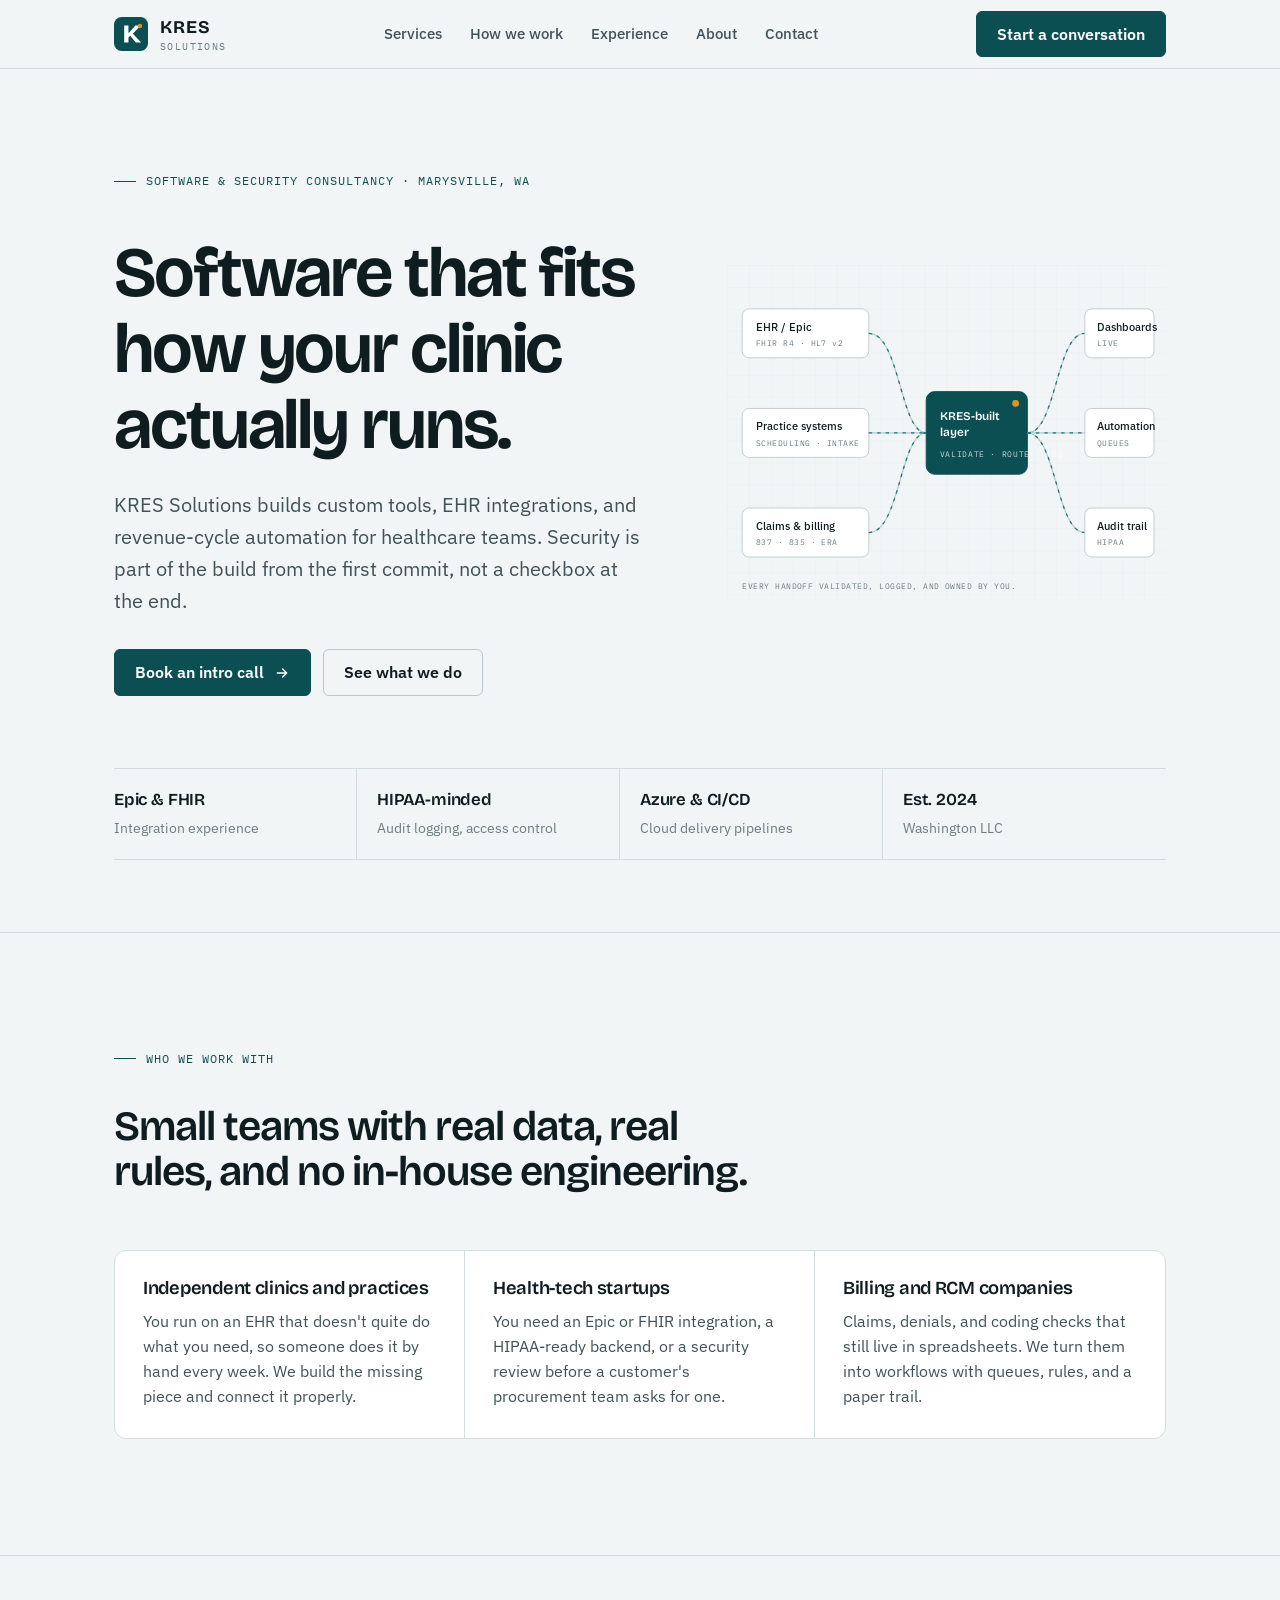
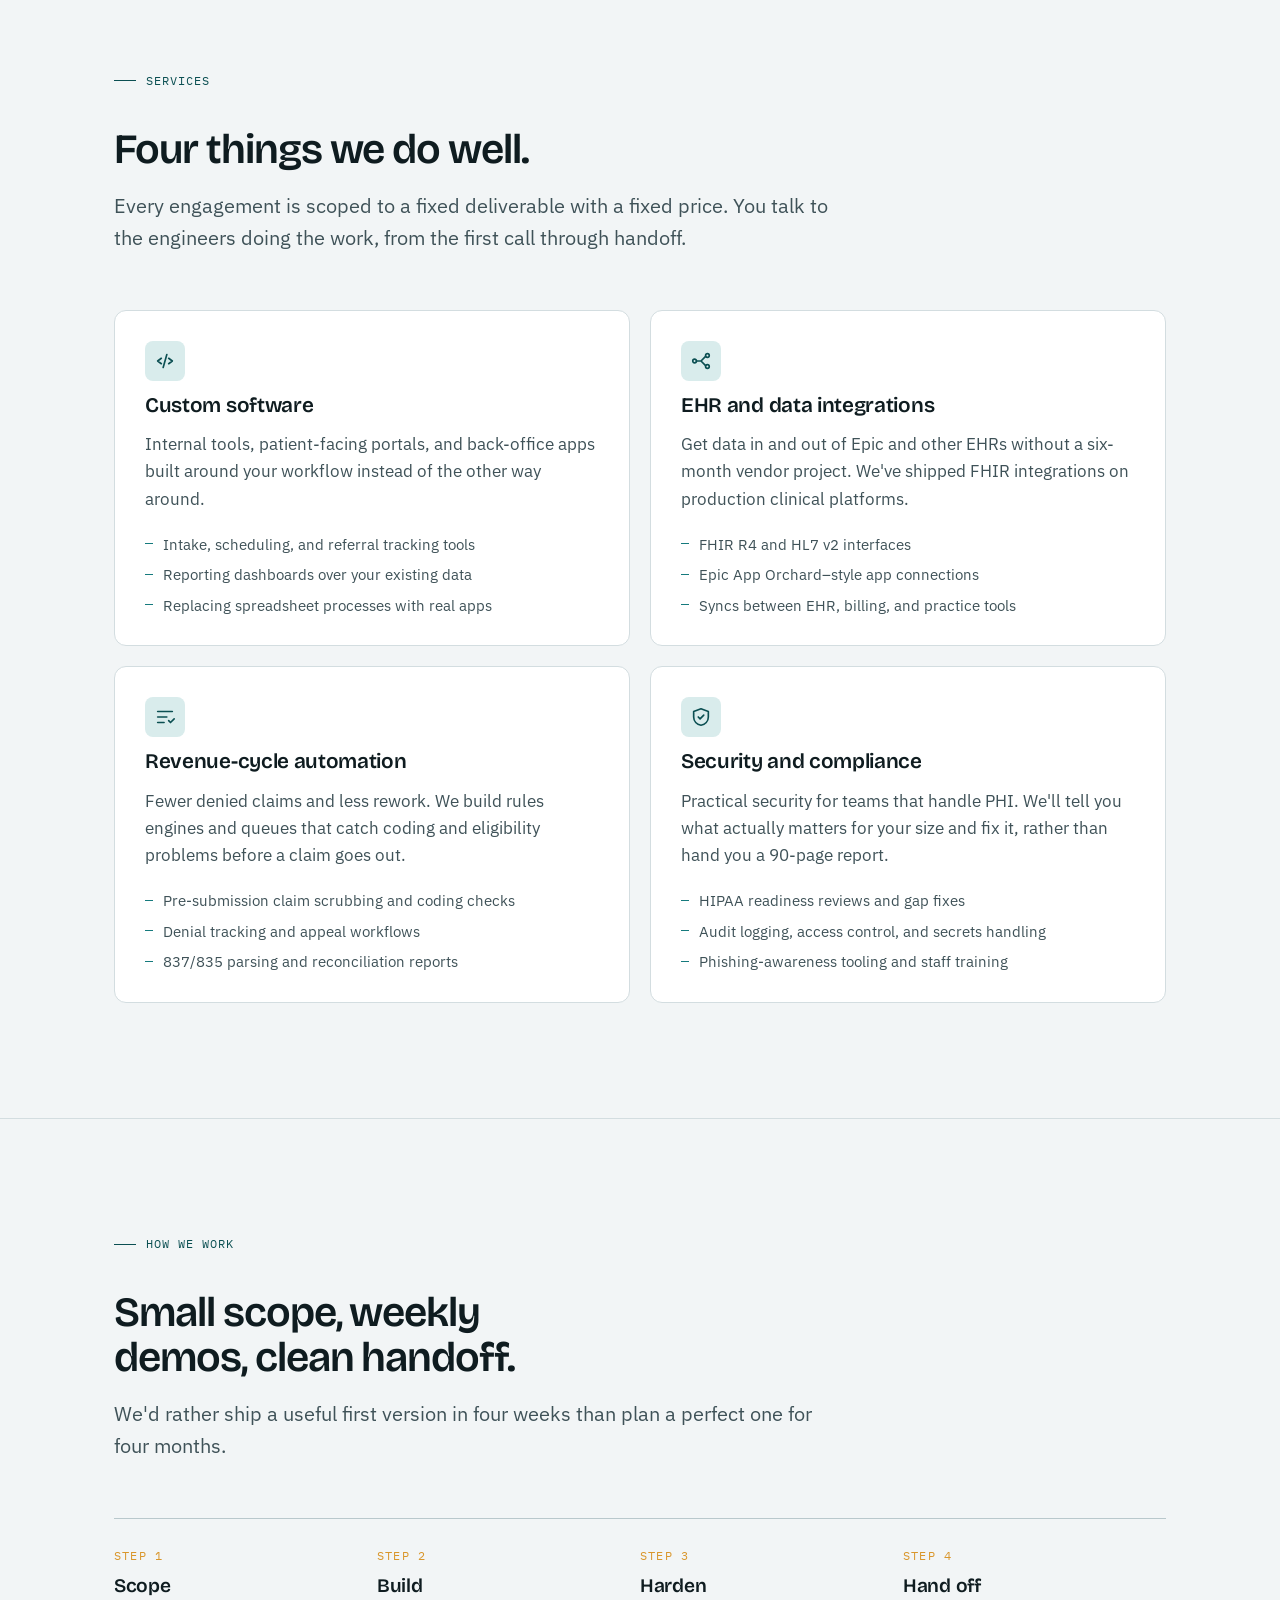
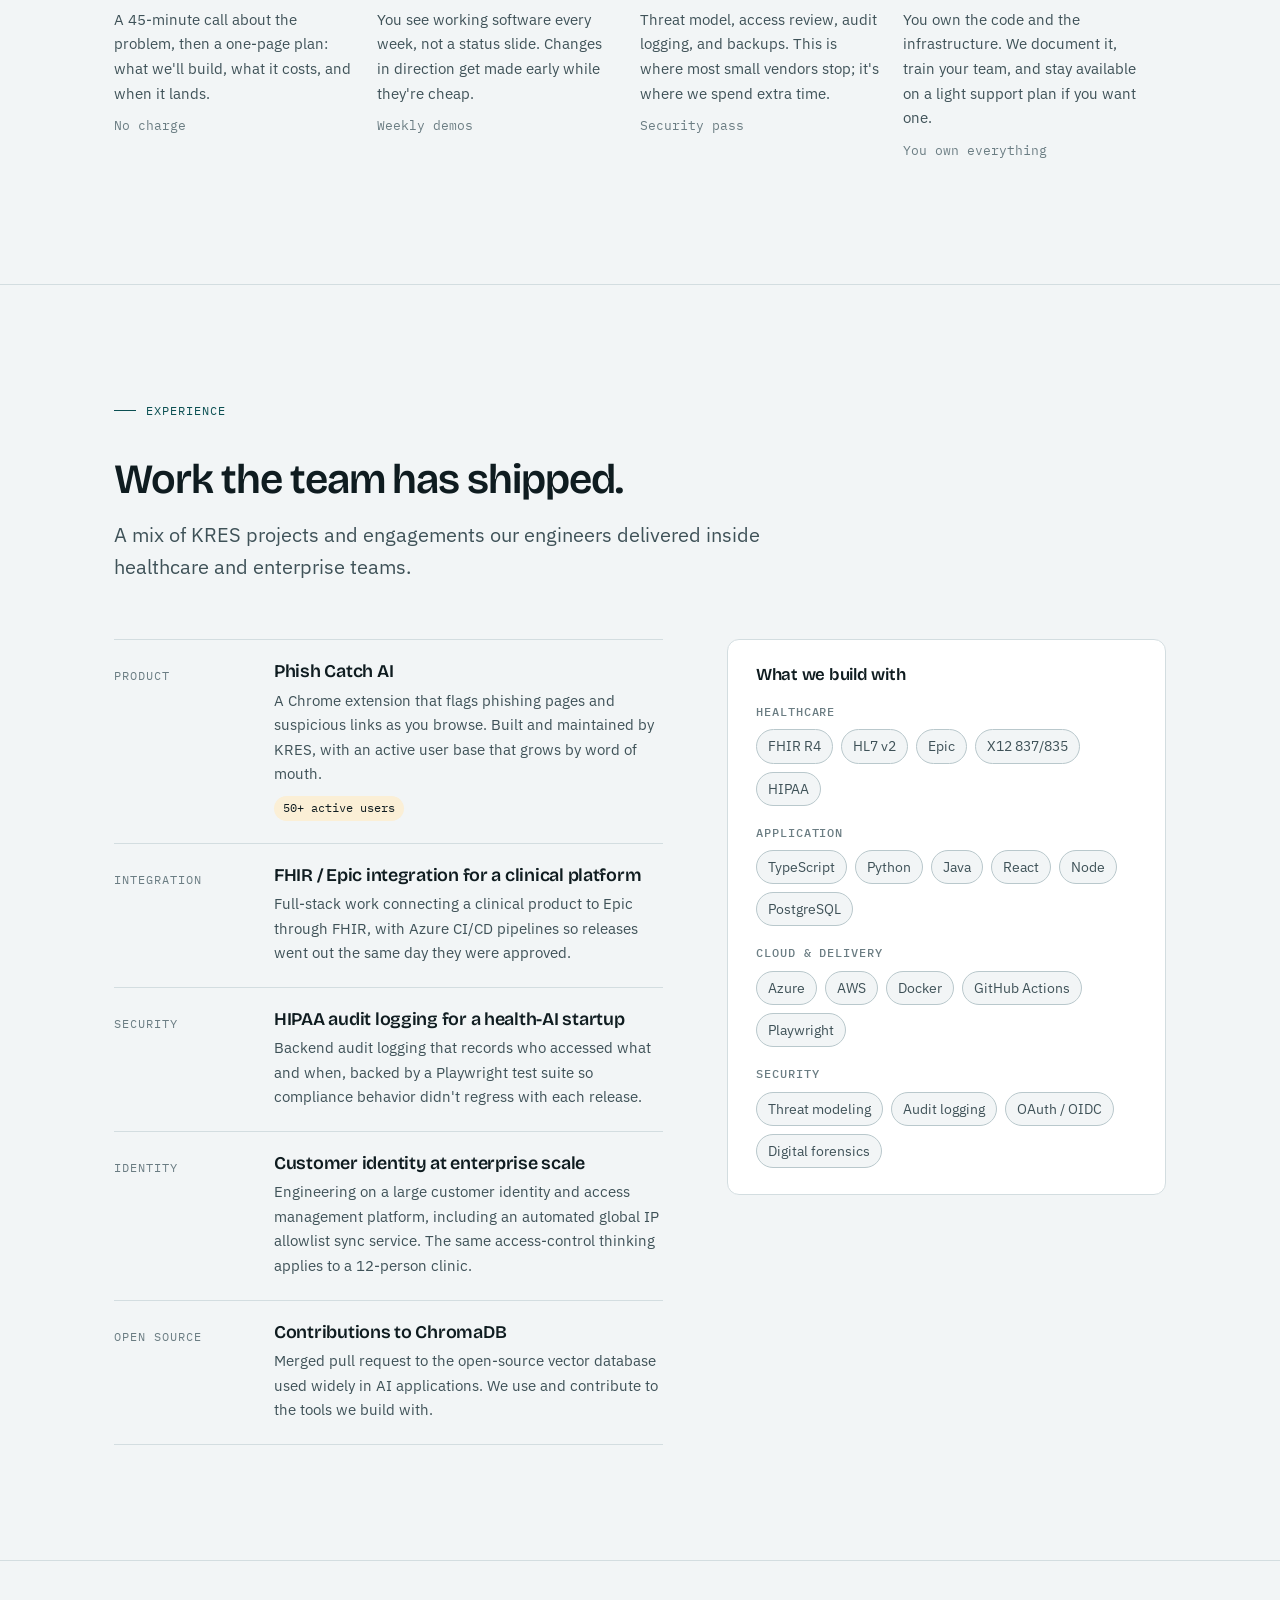
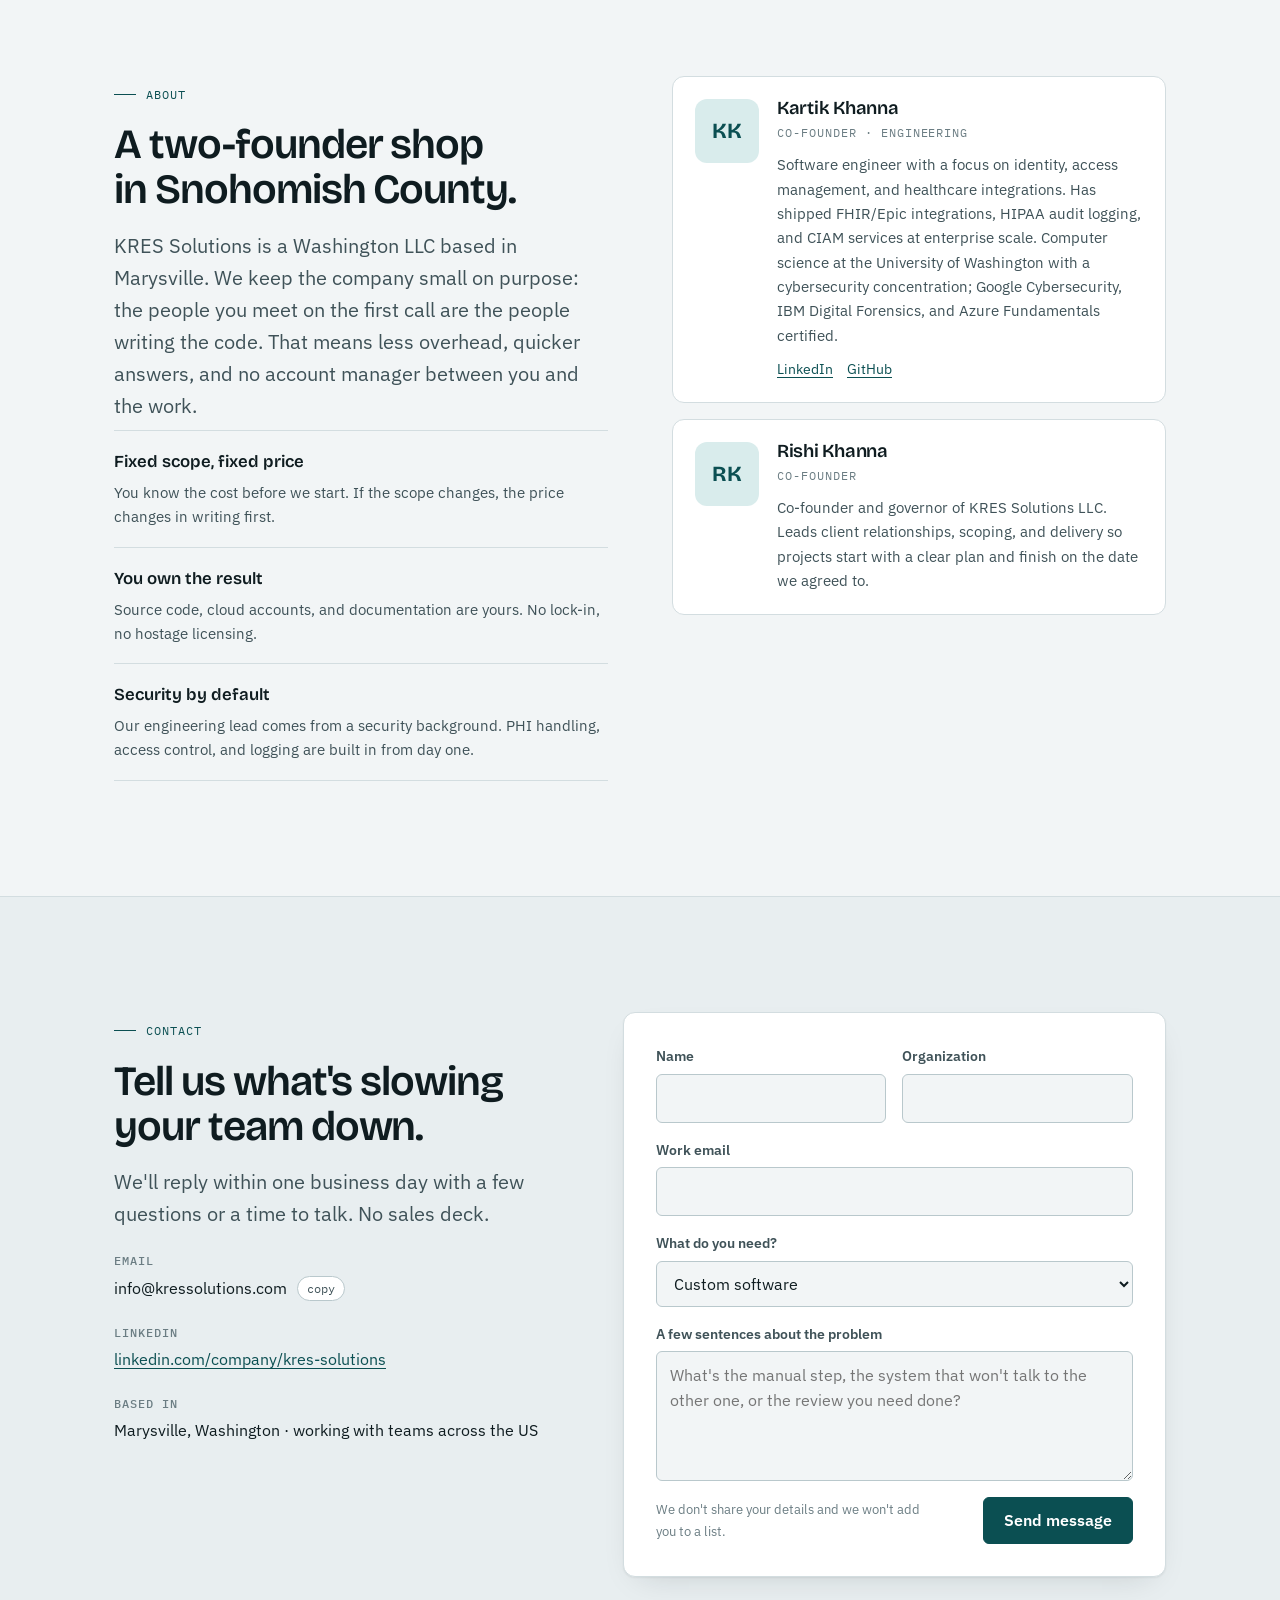
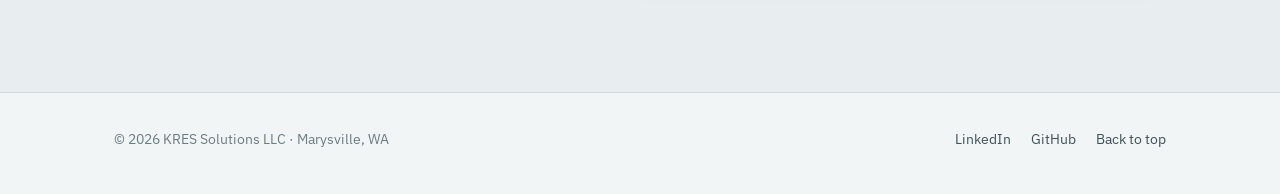
==== commit 4bed7679: "Switch to kressolutions.com and info@ email Co-Authored-By: Claude Opus 5.5 <noreply@anthropic.com> " ====
--- a/index.html
+++ b/index.html
@@ -7,11 +7,11 @@
   <meta name="description" content="KRES Solutions builds custom software, EHR and FHIR integrations, revenue-cycle automation, and security tooling for healthcare teams. Marysville, WA.">
   <meta name="theme-color" content="#0b4f52">
   <link rel="icon" href="assets/favicon.svg" type="image/svg+xml">
-  <link rel="canonical" href="https://kkhanna-dev.github.io/kres-solutions-site/">
+  <link rel="canonical" href="https://kressolutions.com/">
   <meta property="og:type" content="website">
   <meta property="og:title" content="KRES Solutions">
   <meta property="og:description" content="Custom software, EHR integrations, and security for healthcare teams.">
-  <meta property="og:image" content="https://kkhanna-dev.github.io/kres-solutions-site/assets/og.png">
+  <meta property="og:image" content="https://kressolutions.com/assets/og.png">
   <meta name="twitter:card" content="summary_large_image">
   <link rel="preconnect" href="https://fonts.googleapis.com">
   <link rel="preconnect" href="https://fonts.gstatic.com" crossorigin>
@@ -407,7 +407,7 @@
           </div>
           <div class="contact-line">
             <b>Email</b>
-            <div class="val"><span id="email-text">kkhanna.dev@gmail.com</span><button class="copy-btn" type="button" data-copy="kkhanna.dev@gmail.com">copy</button></div>
+            <div class="val"><span id="email-text">info@kressolutions.com</span><button class="copy-btn" type="button" data-copy="info@kressolutions.com">copy</button></div>
           </div>
           <div class="contact-line">
             <b>LinkedIn</b>
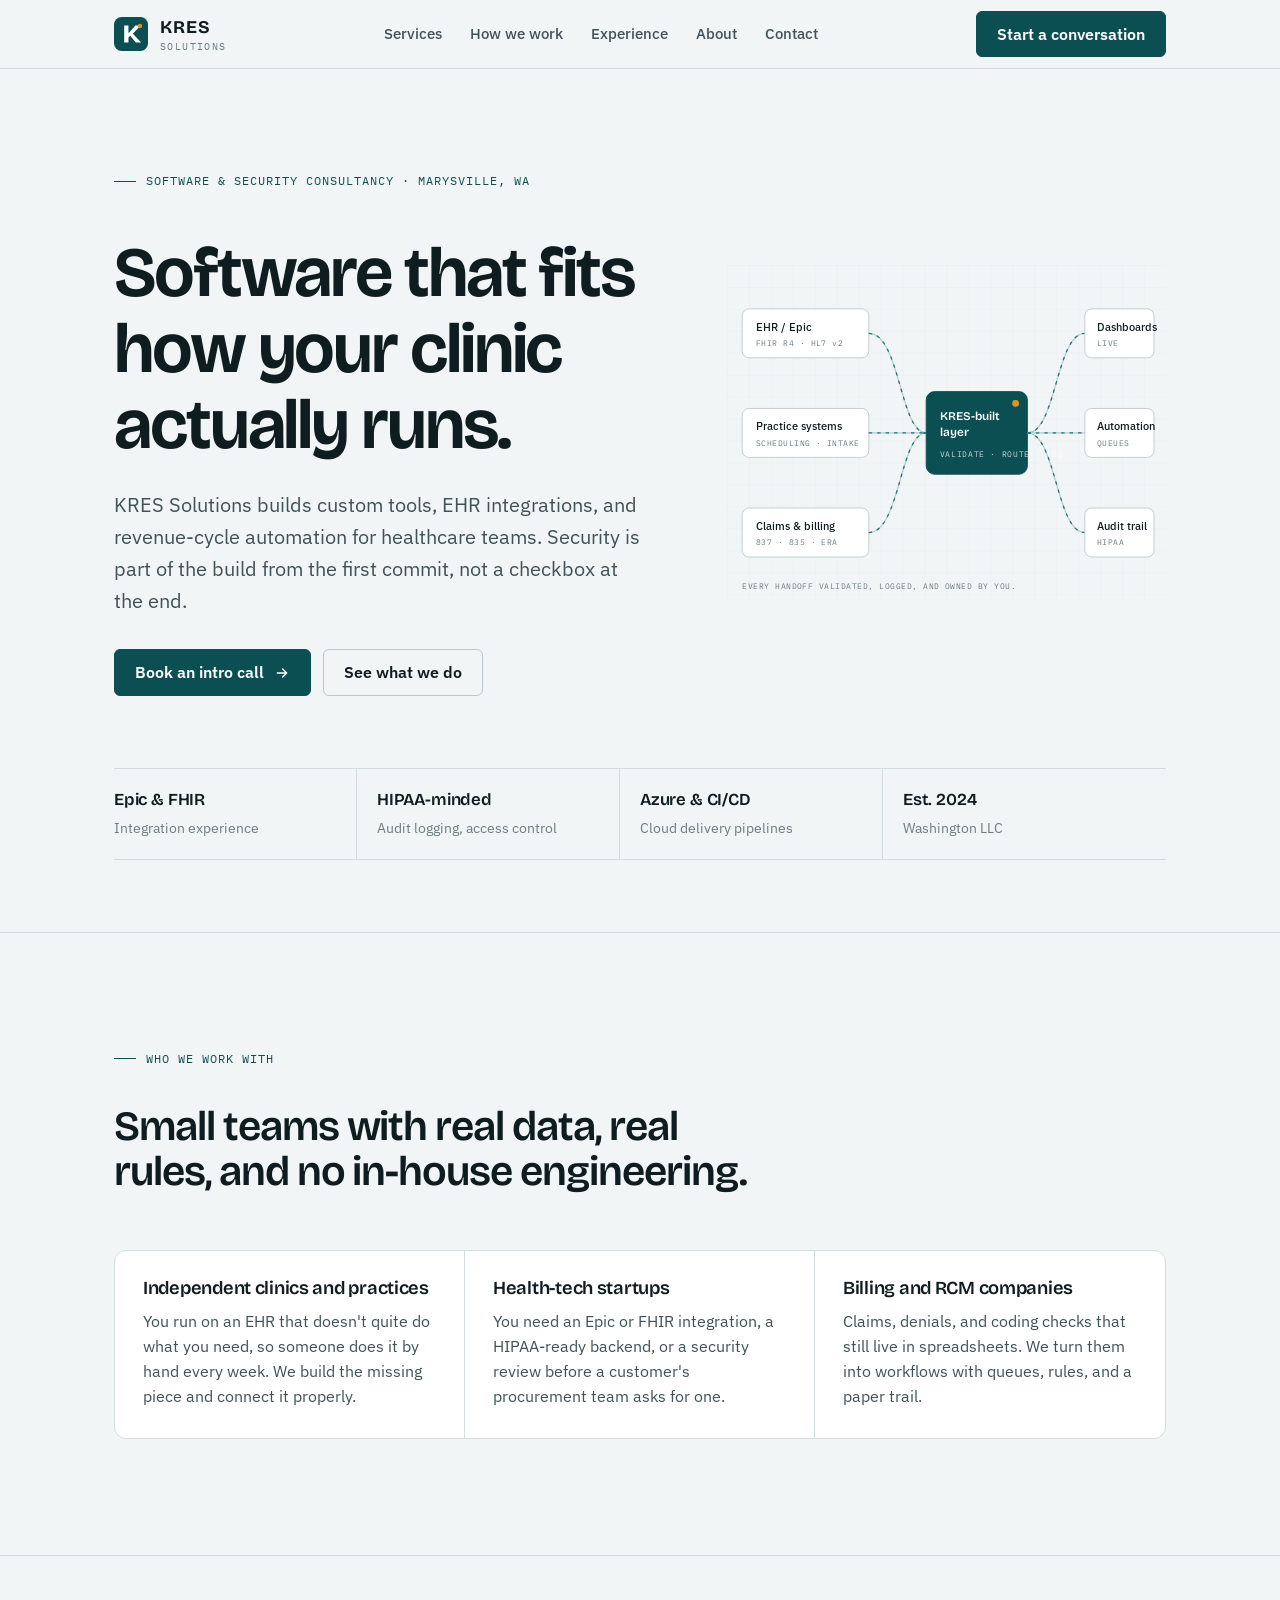
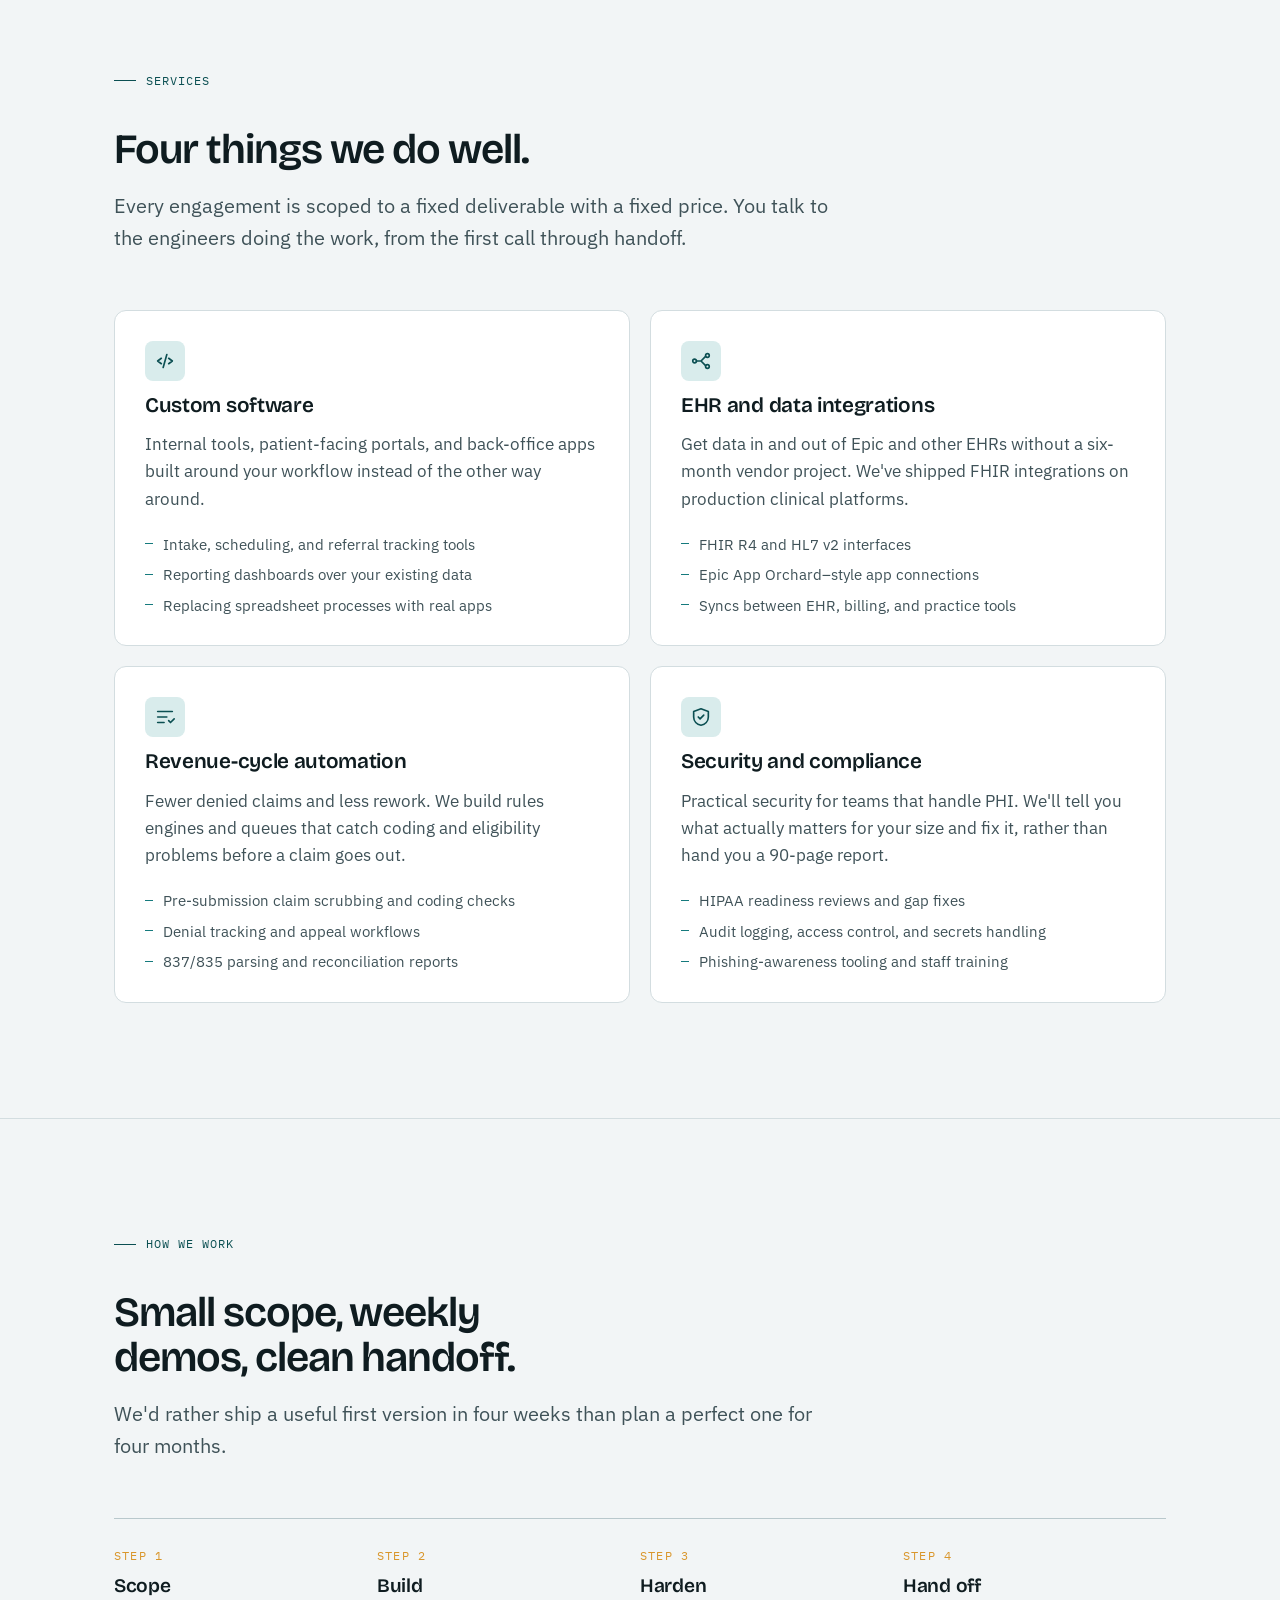
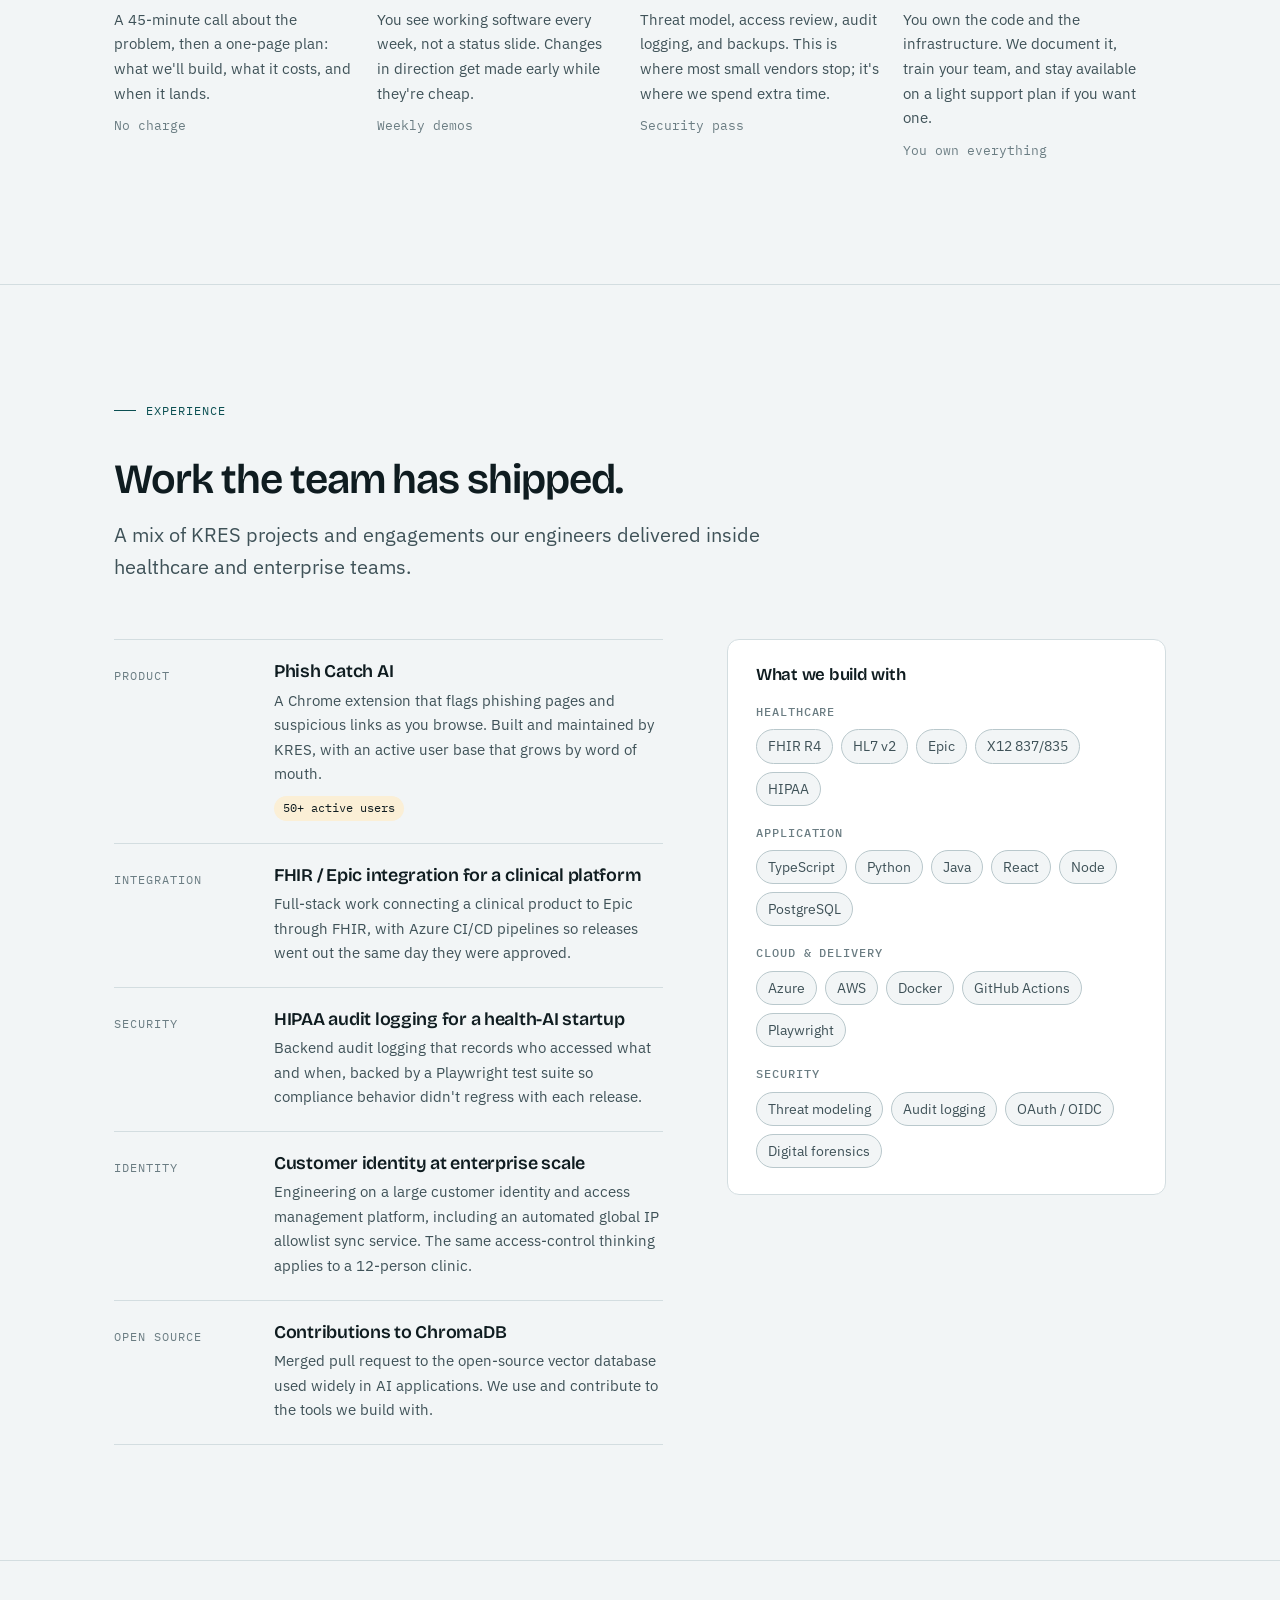
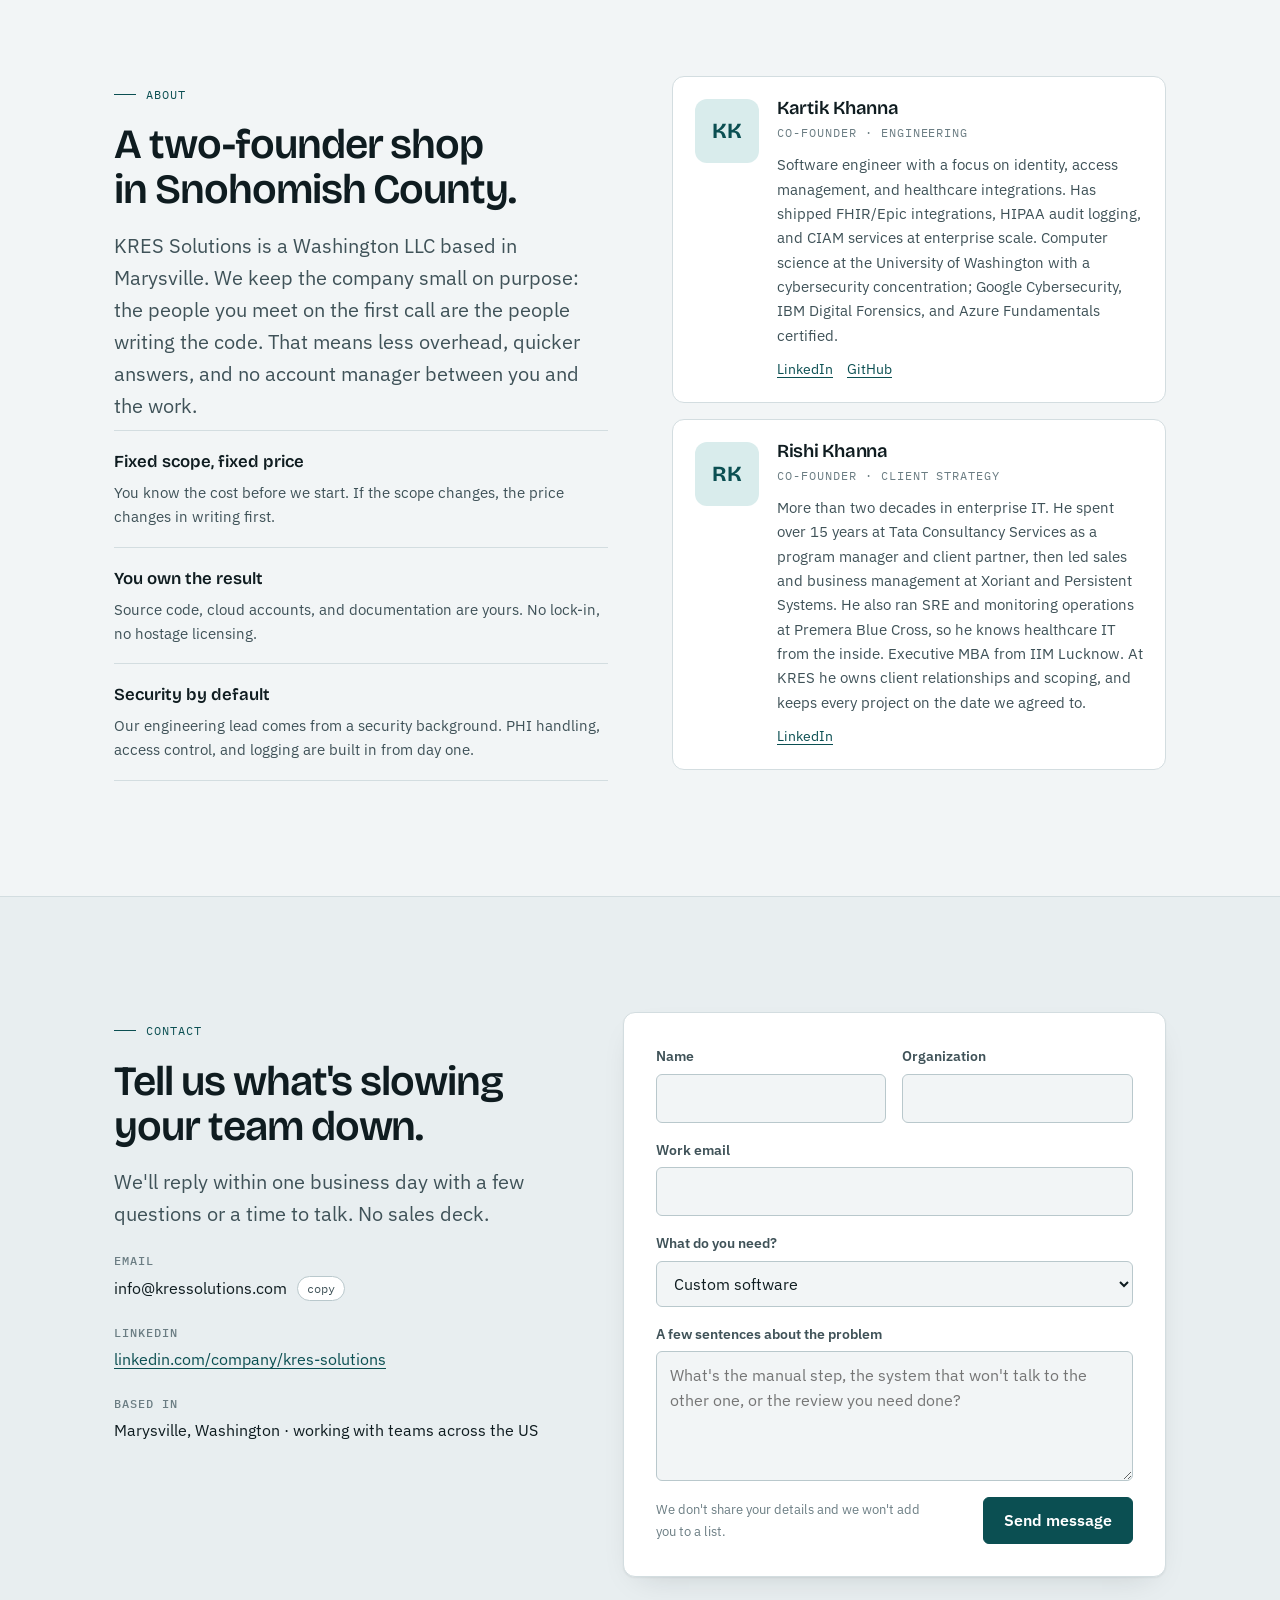
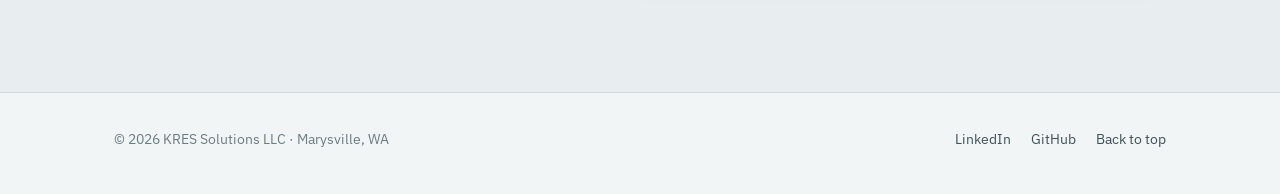
==== commit c9268682: "Update Rishi Khanna bio and add LinkedIn link Co-Authored-By: Claude Opus 5.5 <noreply@anthropic.com" ====
--- a/index.html
+++ b/index.html
@@ -386,8 +386,11 @@
             <div class="avatar" aria-hidden="true">RK</div>
             <div>
               <h3>Rishi Khanna</h3>
-              <div class="role">Co-founder</div>
-              <p>Co-founder and governor of KRES Solutions LLC. Leads client relationships, scoping, and delivery so projects start with a clear plan and finish on the date we agreed to.</p>
+              <div class="role">Co-founder · Client strategy</div>
+              <p>More than two decades in enterprise IT. He spent over 15 years at Tata Consultancy Services as a program manager and client partner, then led sales and business management at Xoriant and Persistent Systems. He also ran SRE and monitoring operations at Premera Blue Cross, so he knows healthcare IT from the inside. Executive MBA from IIM Lucknow. At KRES he owns client relationships and scoping, and keeps every project on the date we agreed to.</p>
+              <div class="links">
+                <a href="https://www.linkedin.com/in/rishi-khanna-9592388/" target="_blank" rel="noopener">LinkedIn</a>
+              </div>
             </div>
           </article>
         </div>
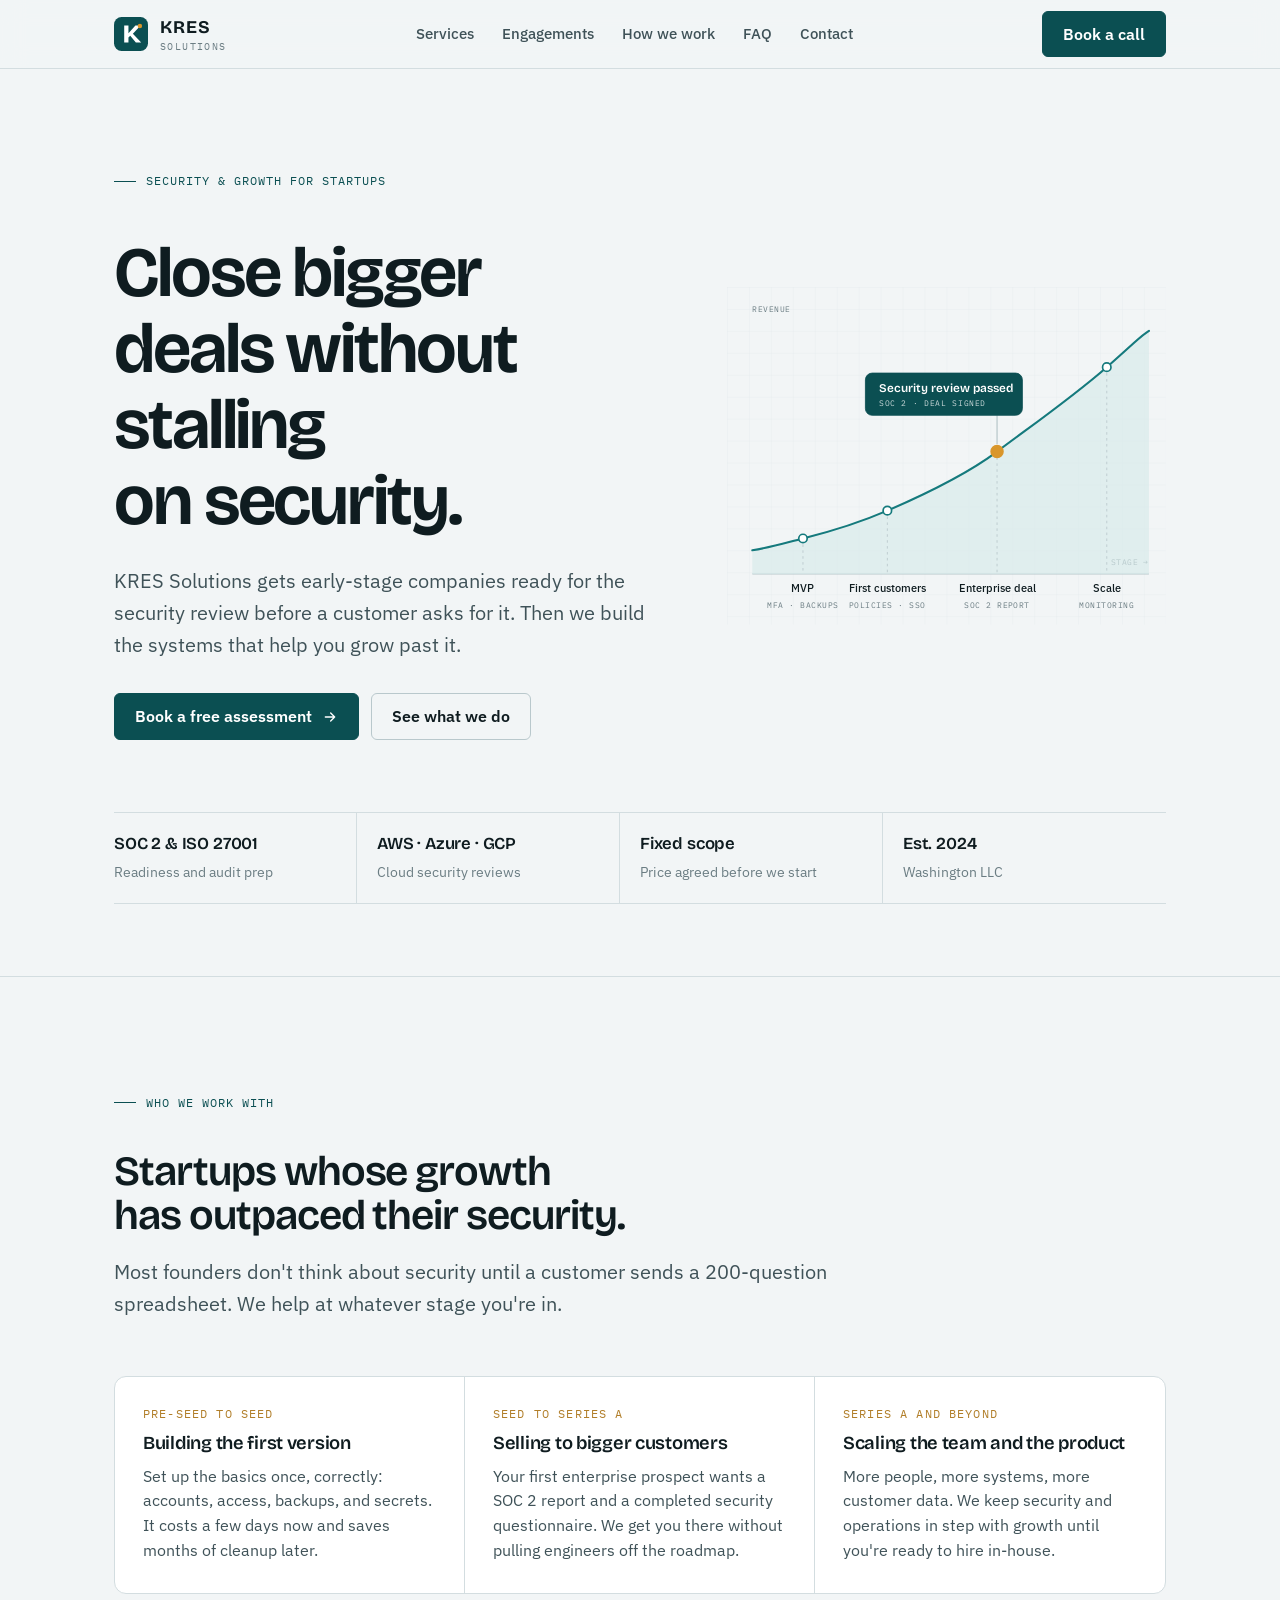
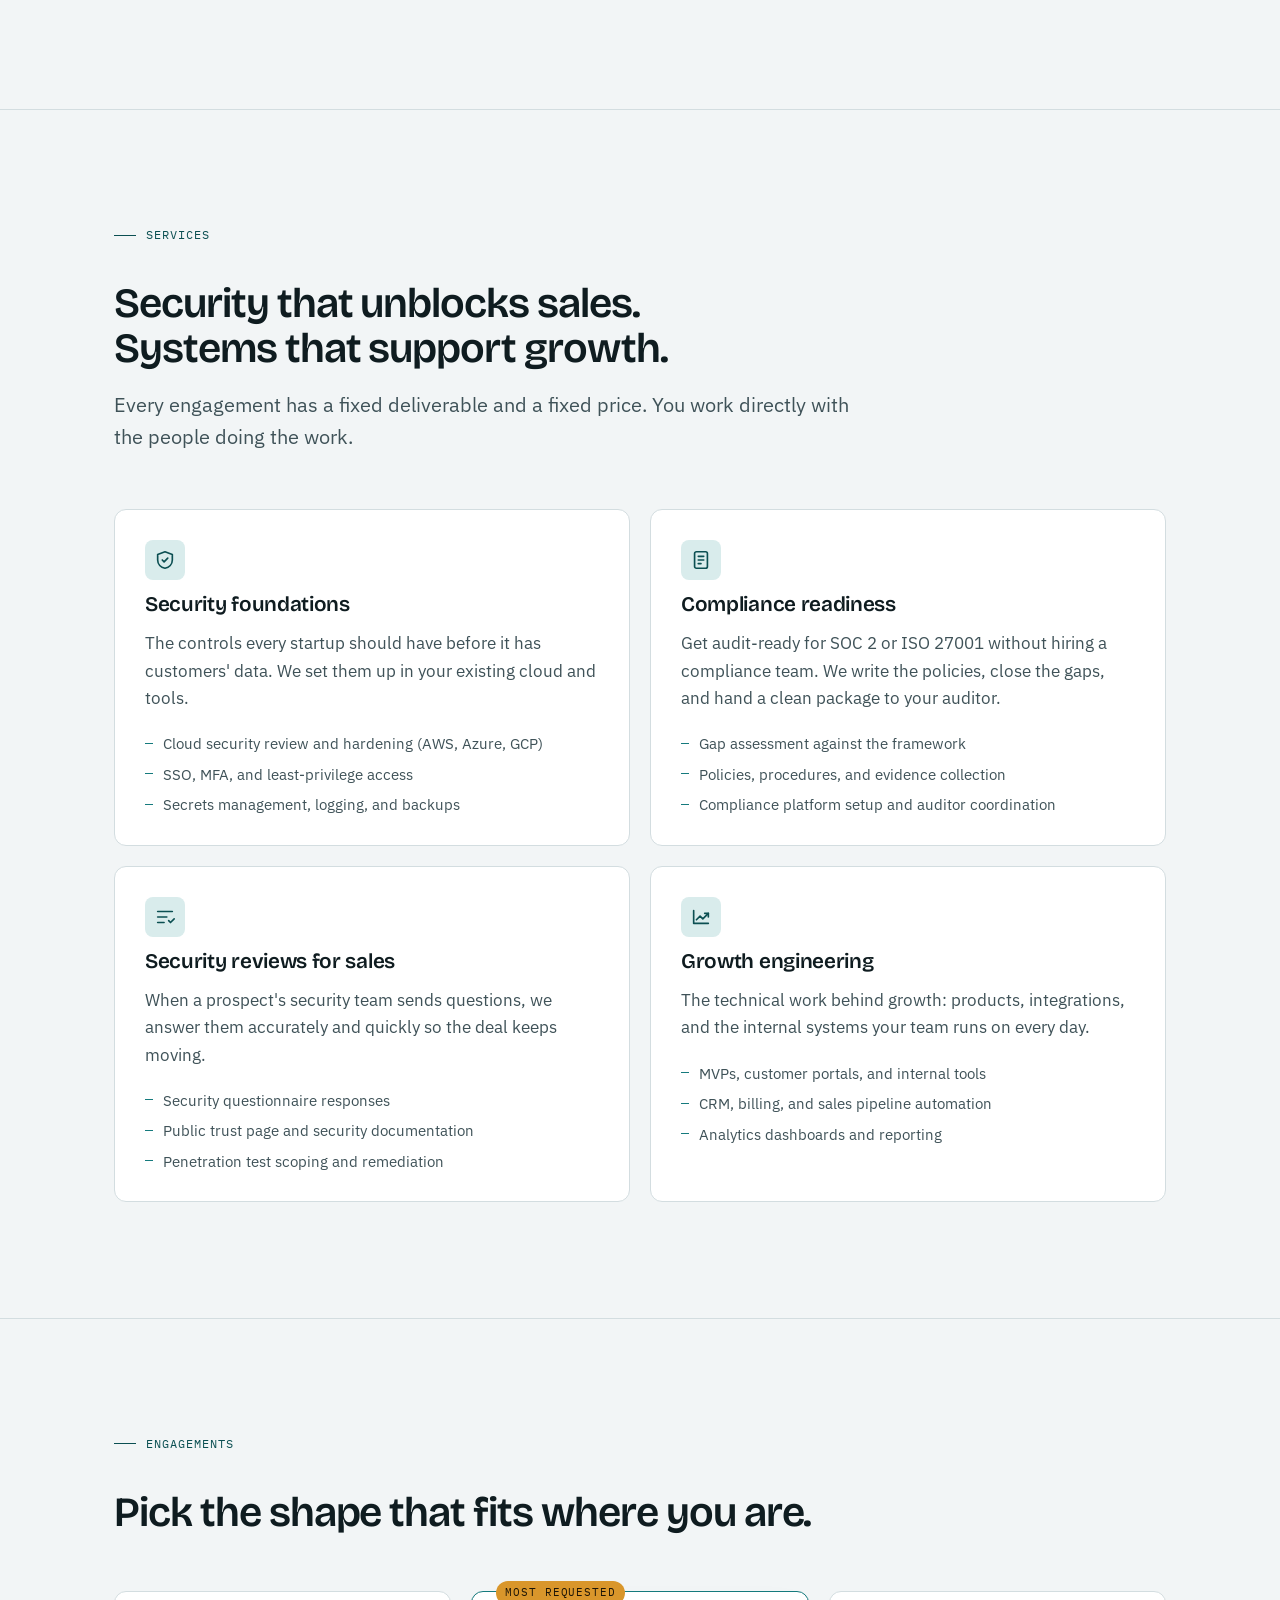
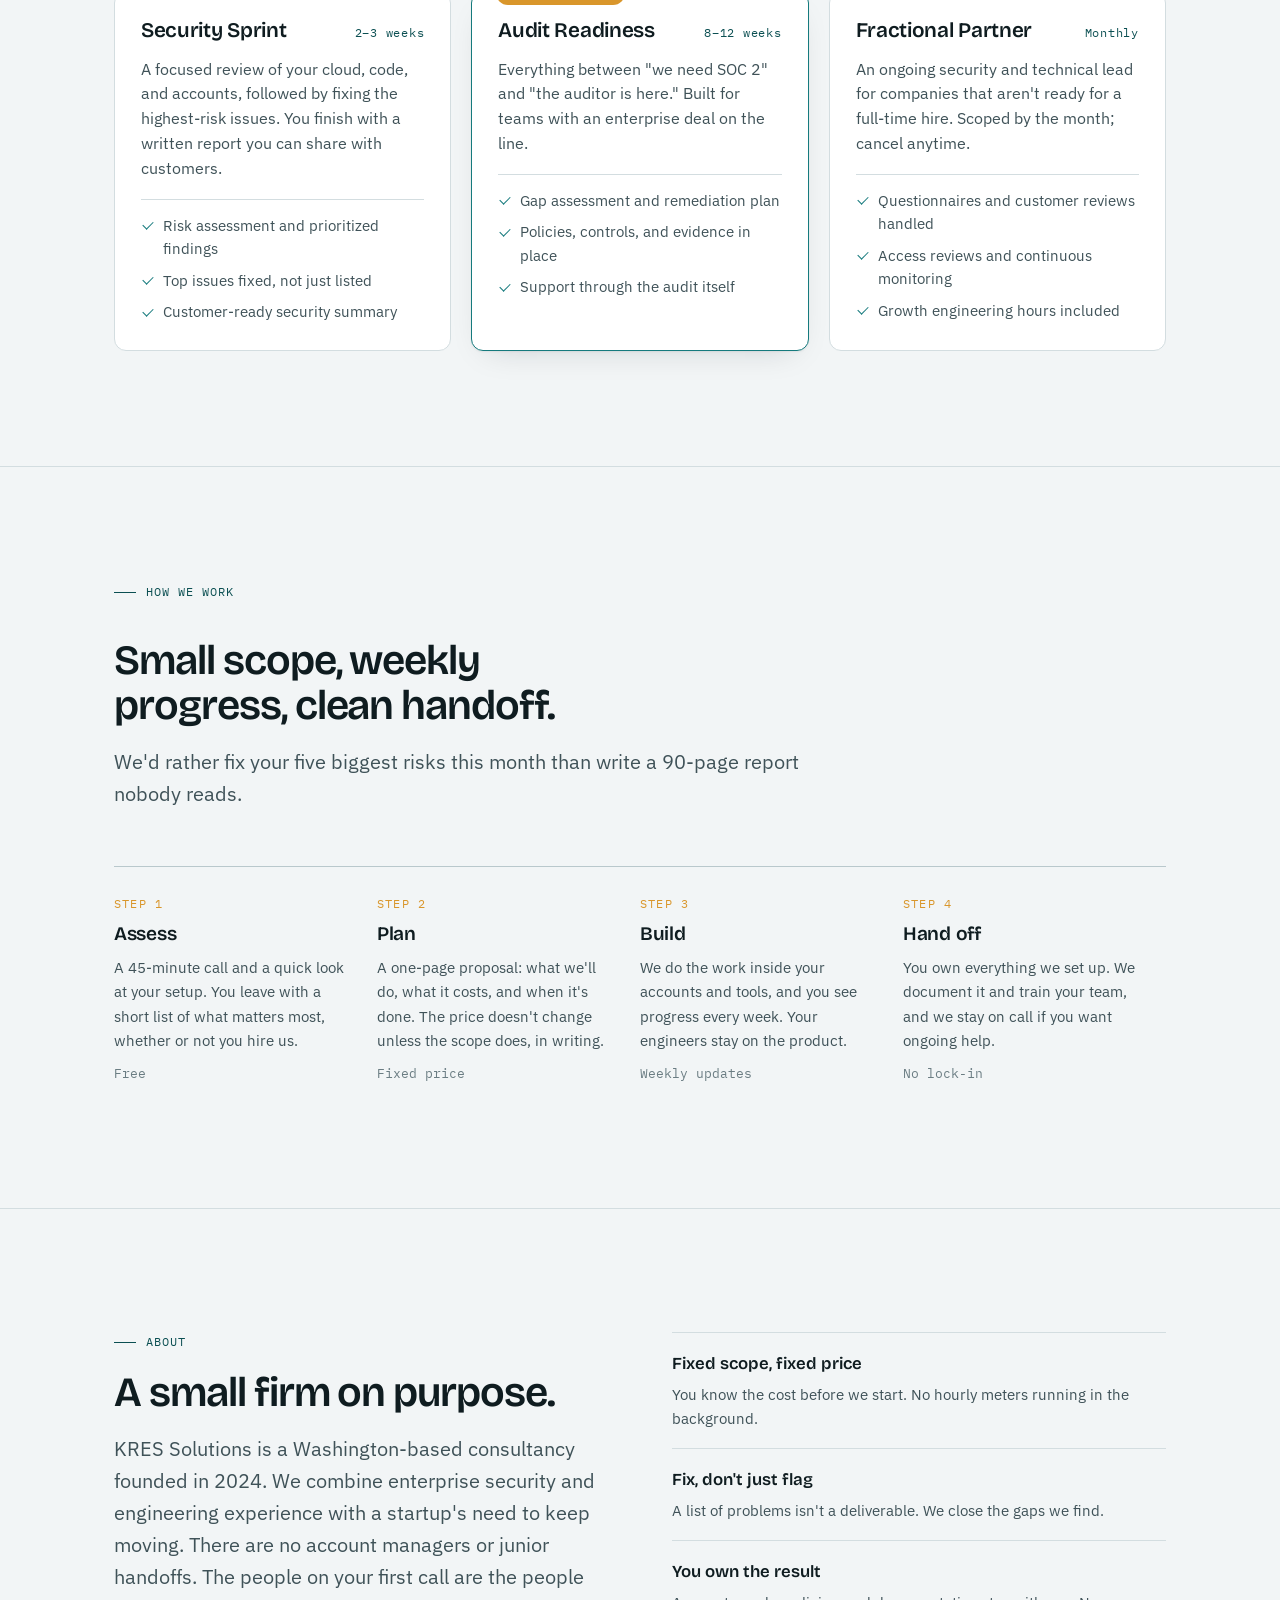
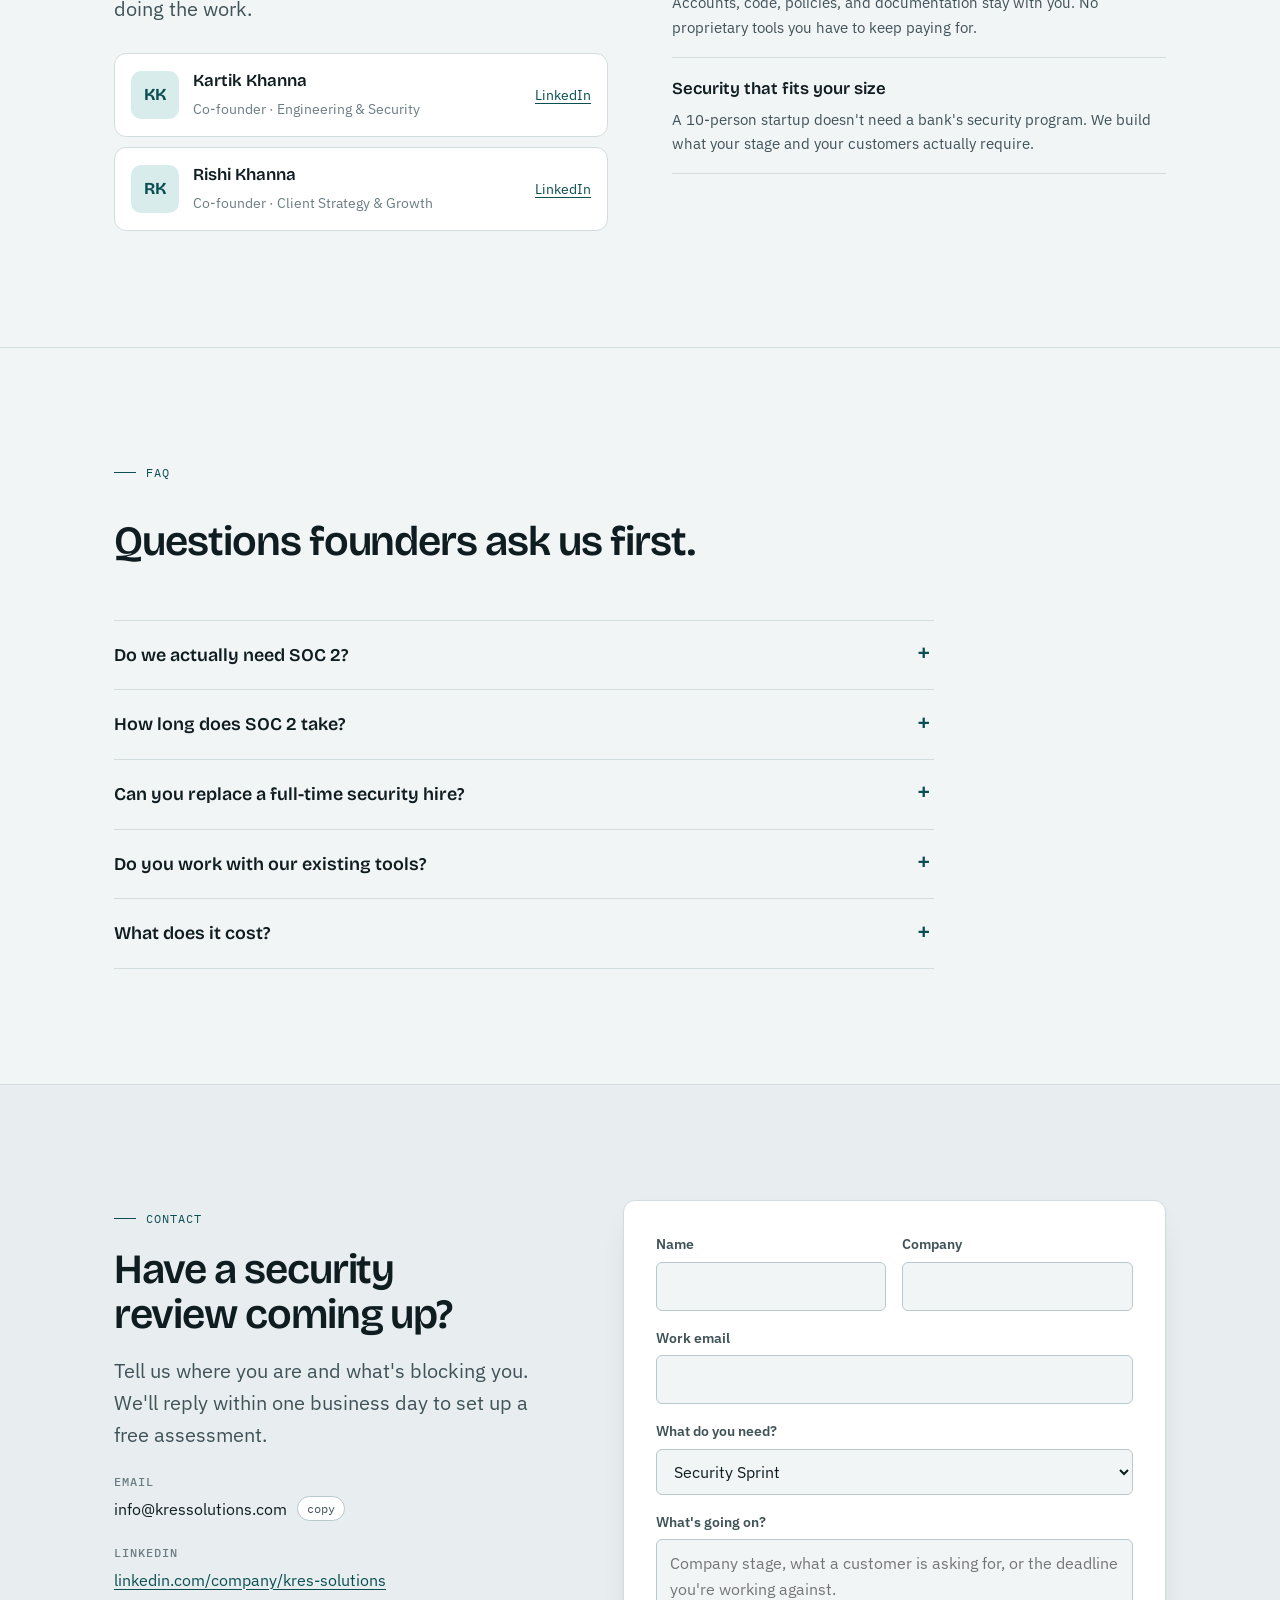
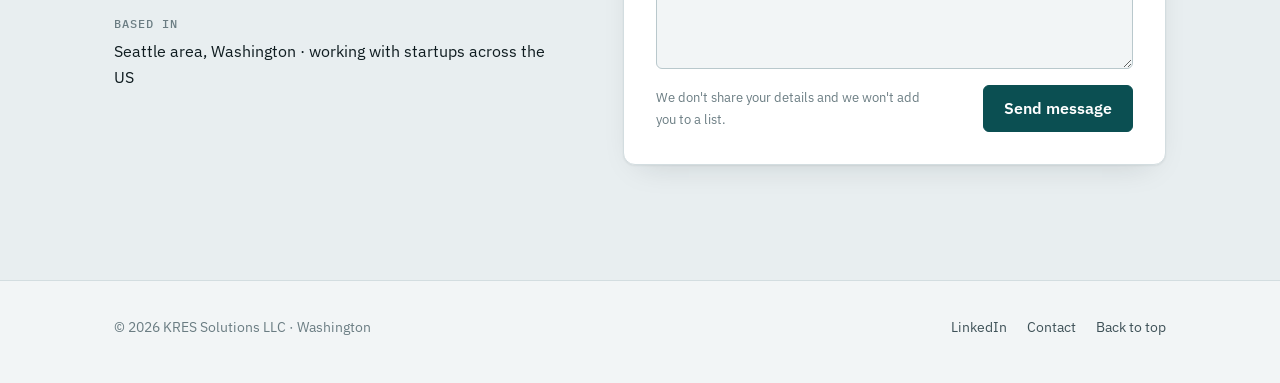
==== commit d9872871: "Reposition site around startup security and growth Company-voice copy, new hero chart, engagements a" ====
--- a/index.html
+++ b/index.html
@@ -4,13 +4,13 @@
   <meta charset="utf-8">
   <meta name="viewport" content="width=device-width, initial-scale=1, viewport-fit=cover">
   <title>KRES Solutions</title>
-  <meta name="description" content="KRES Solutions builds custom software, EHR and FHIR integrations, revenue-cycle automation, and security tooling for healthcare teams. Marysville, WA.">
+  <meta name="description" content="KRES Solutions helps startups get security and compliance in place before customers ask, then builds the systems that help them grow. SOC 2 readiness, cloud security, security reviews, and growth engineering.">
   <meta name="theme-color" content="#0b4f52">
   <link rel="icon" href="assets/favicon.svg" type="image/svg+xml">
   <link rel="canonical" href="https://kressolutions.com/">
   <meta property="og:type" content="website">
   <meta property="og:title" content="KRES Solutions">
-  <meta property="og:description" content="Custom software, EHR integrations, and security for healthcare teams.">
+  <meta property="og:description" content="Security and growth for startups. Close bigger deals without stalling on the security review.">
   <meta property="og:image" content="https://kressolutions.com/assets/og.png">
   <meta name="twitter:card" content="summary_large_image">
   <link rel="preconnect" href="https://fonts.googleapis.com">
@@ -22,9 +22,10 @@
     "@context": "https://schema.org",
     "@type": "ProfessionalService",
     "name": "KRES Solutions LLC",
-    "description": "Custom software, EHR and FHIR integrations, revenue-cycle automation, and security tooling for healthcare teams.",
+    "url": "https://kressolutions.com/",
+    "email": "info@kressolutions.com",
+    "description": "Security, compliance readiness, and growth engineering for startups.",
     "address": { "@type": "PostalAddress", "addressLocality": "Marysville", "addressRegion": "WA", "addressCountry": "US" },
-    "founder": [ { "@type": "Person", "name": "Kartik Khanna" }, { "@type": "Person", "name": "Rishi Khanna" } ],
     "sameAs": [ "https://www.linkedin.com/company/kres-solutions" ],
     "areaServed": "United States"
   }
@@ -45,14 +46,14 @@
 
     <ul class="nav-links">
       <li><a href="#services">Services</a></li>
+      <li><a href="#engagements">Engagements</a></li>
       <li><a href="#process">How we work</a></li>
-      <li><a href="#experience">Experience</a></li>
-      <li><a href="#about">About</a></li>
+      <li><a href="#faq">FAQ</a></li>
       <li><a href="#contact">Contact</a></li>
     </ul>
 
     <div class="nav-cta">
-      <a class="btn btn-primary" href="#contact">Start a conversation</a>
+      <a class="btn btn-primary" href="#contact">Book a call</a>
       <button class="nav-toggle" type="button" aria-expanded="false" aria-controls="nav" aria-label="Open menu">
         <svg viewBox="0 0 24 24" fill="none" stroke="currentColor" stroke-width="2" stroke-linecap="round"><path d="M4 7h16M4 12h16M4 17h16"/></svg>
       </button>
@@ -67,19 +68,19 @@
     <div class="wrap">
       <div class="hero-grid">
         <div class="hero-copy">
-          <p class="eyebrow">Software &amp; security consultancy · Marysville, WA</p>
-          <h1>Software that fits how your clinic actually runs.</h1>
-          <p class="lede">KRES Solutions builds custom tools, EHR integrations, and revenue-cycle automation for healthcare teams. Security is part of the build from the first commit, not a checkbox at the end.</p>
+          <p class="eyebrow">Security &amp; growth for startups</p>
+          <h1>Close bigger deals without stalling on security.</h1>
+          <p class="lede">KRES Solutions gets early-stage companies ready for the security review before a customer asks for it. Then we build the systems that help you grow past it.</p>
           <div class="hero-actions">
-            <a class="btn btn-primary" href="#contact">Book an intro call
+            <a class="btn btn-primary" href="#contact">Book a free assessment
               <svg viewBox="0 0 24 24" fill="none" stroke="currentColor" stroke-width="2" stroke-linecap="round" stroke-linejoin="round"><path d="M5 12h14M13 6l6 6-6 6"/></svg>
             </a>
             <a class="btn btn-ghost" href="#services">See what we do</a>
           </div>
         </div>
 
-        <div class="hero-art" aria-hidden="true">
-          <svg class="diagram" viewBox="0 0 520 400" role="img" aria-label="Diagram: clinic systems feeding a KRES-built integration layer that produces dashboards, automations, and an audit trail">
+        <div class="hero-art">
+          <svg class="diagram" viewBox="0 0 520 400" role="img" aria-label="A startup growth curve with the security work KRES handles at each stage: MFA and backups at MVP, policies and SSO at first customers, a SOC 2 report at the first enterprise deal, and monitoring at scale.">
             <defs>
               <pattern id="grid" width="26" height="26" patternUnits="userSpaceOnUse">
                 <path d="M26 0H0V26" fill="none" class="grid"/>
@@ -87,69 +88,49 @@
             </defs>
             <rect width="520" height="400" fill="url(#grid)" opacity="0.55"/>
 
-            <!-- inputs -->
-            <g>
-              <rect class="node" x="18" y="52" width="150" height="58" rx="8"/>
-              <text class="label" x="34" y="78">EHR / Epic</text>
-              <text class="label-sub" x="34" y="96">FHIR R4 · HL7 v2</text>
-
-              <rect class="node" x="18" y="170" width="150" height="58" rx="8"/>
-              <text class="label" x="34" y="196">Practice systems</text>
-              <text class="label-sub" x="34" y="214">SCHEDULING · INTAKE</text>
-
-              <rect class="node" x="18" y="288" width="150" height="58" rx="8"/>
-              <text class="label" x="34" y="314">Claims &amp; billing</text>
-              <text class="label-sub" x="34" y="332">837 · 835 · ERA</text>
-            </g>
-
-            <!-- wires in -->
-            <path class="wire" d="M168 81 C 205 81, 205 199, 236 199"/>
-            <path class="wire" d="M168 199 L 236 199"/>
-            <path class="wire" d="M168 317 C 205 317, 205 199, 236 199"/>
-            <path class="wire-live" d="M168 81 C 205 81, 205 199, 236 199"/>
-            <path class="wire-live" d="M168 199 L 236 199"/>
-            <path class="wire-live" d="M168 317 C 205 317, 205 199, 236 199"/>
-
-            <!-- core -->
-            <rect class="node-core" x="236" y="150" width="120" height="98" rx="10"/>
-            <text class="label-core" x="252" y="184">KRES-built</text>
-            <text class="label-core" x="252" y="203">layer</text>
-            <text class="label-core-sub" x="252" y="228">VALIDATE · ROUTE · LOG</text>
-            <circle class="tick" cx="342" cy="164" r="4"/>
-
-            <!-- wires out -->
-            <path class="wire" d="M356 199 C 390 199, 390 81, 424 81"/>
-            <path class="wire" d="M356 199 L 424 199"/>
-            <path class="wire" d="M356 199 C 390 199, 390 317, 424 317"/>
-            <path class="wire-live" d="M356 199 C 390 199, 390 81, 424 81"/>
-            <path class="wire-live" d="M356 199 L 424 199"/>
-            <path class="wire-live" d="M356 199 C 390 199, 390 317, 424 317"/>
-
-            <!-- outputs -->
-            <g>
-              <rect class="node" x="424" y="52" width="82" height="58" rx="8"/>
-              <text class="label" x="438" y="78">Dashboards</text>
-              <text class="label-sub" x="438" y="96">LIVE</text>
-
-              <rect class="node" x="424" y="170" width="82" height="58" rx="8"/>
-              <text class="label" x="438" y="196">Automation</text>
-              <text class="label-sub" x="438" y="214">QUEUES</text>
-
-              <rect class="node" x="424" y="288" width="82" height="58" rx="8"/>
-              <text class="label" x="438" y="314">Audit trail</text>
-              <text class="label-sub" x="438" y="332">HIPAA</text>
-            </g>
-
-            <!-- caption -->
-            <text class="label-sub" x="18" y="384">EVERY HANDOFF VALIDATED, LOGGED, AND OWNED BY YOU.</text>
+            <text class="label-sub" x="30" y="30">REVENUE</text>
+            <text class="label-sub" x="500" y="330" text-anchor="end">STAGE →</text>
+            <line class="axis" x1="30" y1="340" x2="500" y2="340"/>
+
+            <!-- area + curve -->
+            <path class="area" d="M30 312 C 55 308, 70 303, 90 298 C 130 288, 160 278, 190 265 S 280 225, 320 195 S 410 130, 450 95 S 490 58, 500 52 L 500 340 L 30 340 Z"/>
+            <path class="curve" d="M30 312 C 55 308, 70 303, 90 298 C 130 288, 160 278, 190 265 S 280 225, 320 195 S 410 130, 450 95 S 490 58, 500 52"/>
+
+            <!-- guides -->
+            <line class="guide" x1="90" y1="298" x2="90" y2="340"/>
+            <line class="guide" x1="190" y1="265" x2="190" y2="340"/>
+            <line class="guide" x1="320" y1="195" x2="320" y2="340"/>
+            <line class="guide" x1="450" y1="95" x2="450" y2="340"/>
+
+            <!-- milestones -->
+            <circle class="pt" cx="90" cy="298" r="5"/>
+            <circle class="pt" cx="190" cy="265" r="5"/>
+            <circle class="pt pt-key" cx="320" cy="195" r="7"/>
+            <circle class="pt" cx="450" cy="95" r="5"/>
+
+            <!-- callout -->
+            <line class="wire" x1="320" y1="152" x2="320" y2="186"/>
+            <rect class="node-core" x="164" y="102" width="186" height="50" rx="8"/>
+            <text class="label-core" x="180" y="124">Security review passed</text>
+            <text class="label-core-sub" x="180" y="141">SOC 2 · DEAL SIGNED</text>
+
+            <!-- stage labels -->
+            <text class="label" x="90" y="362" text-anchor="middle">MVP</text>
+            <text class="label" x="190" y="362" text-anchor="middle">First customers</text>
+            <text class="label" x="320" y="362" text-anchor="middle">Enterprise deal</text>
+            <text class="label" x="450" y="362" text-anchor="middle">Scale</text>
+            <text class="label-sub" x="90" y="380" text-anchor="middle">MFA · BACKUPS</text>
+            <text class="label-sub" x="190" y="380" text-anchor="middle">POLICIES · SSO</text>
+            <text class="label-sub" x="320" y="380" text-anchor="middle">SOC 2 REPORT</text>
+            <text class="label-sub" x="450" y="380" text-anchor="middle">MONITORING</text>
           </svg>
         </div>
       </div>
 
       <div class="proof">
-        <div><b>Epic &amp; FHIR</b><span>Integration experience</span></div>
-        <div><b>HIPAA-minded</b><span>Audit logging, access control</span></div>
-        <div><b>Azure &amp; CI/CD</b><span>Cloud delivery pipelines</span></div>
+        <div><b>SOC 2 &amp; ISO 27001</b><span>Readiness and audit prep</span></div>
+        <div><b>AWS · Azure · GCP</b><span>Cloud security reviews</span></div>
+        <div><b>Fixed scope</b><span>Price agreed before we start</span></div>
         <div><b>Est. 2024</b><span>Washington LLC</span></div>
       </div>
     </div>
@@ -160,20 +141,24 @@
     <div class="wrap">
       <div class="section-head">
         <p class="eyebrow">Who we work with</p>
-        <h2>Small teams with real data, real rules, and no in-house engineering.</h2>
+        <h2>Startups whose growth has outpaced their security.</h2>
+        <p class="lede">Most founders don't think about security until a customer sends a 200-question spreadsheet. We help at whatever stage you're in.</p>
       </div>
       <div class="audience reveal">
         <div>
-          <h3>Independent clinics and practices</h3>
-          <p>You run on an EHR that doesn't quite do what you need, so someone does it by hand every week. We build the missing piece and connect it properly.</p>
+          <span class="stage">PRE-SEED TO SEED</span>
+          <h3>Building the first version</h3>
+          <p>Set up the basics once, correctly: accounts, access, backups, and secrets. It costs a few days now and saves months of cleanup later.</p>
         </div>
         <div>
-          <h3>Health-tech startups</h3>
-          <p>You need an Epic or FHIR integration, a HIPAA-ready backend, or a security review before a customer's procurement team asks for one.</p>
+          <span class="stage">SEED TO SERIES A</span>
+          <h3>Selling to bigger customers</h3>
+          <p>Your first enterprise prospect wants a SOC 2 report and a completed security questionnaire. We get you there without pulling engineers off the roadmap.</p>
         </div>
         <div>
-          <h3>Billing and RCM companies</h3>
-          <p>Claims, denials, and coding checks that still live in spreadsheets. We turn them into workflows with queues, rules, and a paper trail.</p>
+          <span class="stage">SERIES A AND BEYOND</span>
+          <h3>Scaling the team and the product</h3>
+          <p>More people, more systems, more customer data. We keep security and operations in step with growth until you're ready to hire in-house.</p>
         </div>
       </div>
     </div>
@@ -184,34 +169,34 @@
     <div class="wrap">
       <div class="section-head">
         <p class="eyebrow">Services</p>
-        <h2>Four things we do well.</h2>
-        <p class="lede">Every engagement is scoped to a fixed deliverable with a fixed price. You talk to the engineers doing the work, from the first call through handoff.</p>
+        <h2>Security that unblocks sales. Systems that support growth.</h2>
+        <p class="lede">Every engagement has a fixed deliverable and a fixed price. You work directly with the people doing the work.</p>
       </div>
 
       <div class="services">
         <article class="service reveal">
           <div class="service-icon" aria-hidden="true">
-            <svg viewBox="0 0 24 24" fill="none" stroke="currentColor" stroke-width="1.8" stroke-linecap="round" stroke-linejoin="round"><path d="M8 9l-4 3 4 3M16 9l4 3-4 3M14 5l-4 14"/></svg>
-          </div>
-          <h3>Custom software</h3>
-          <p>Internal tools, patient-facing portals, and back-office apps built around your workflow instead of the other way around.</p>
-          <ul>
-            <li>Intake, scheduling, and referral tracking tools</li>
-            <li>Reporting dashboards over your existing data</li>
-            <li>Replacing spreadsheet processes with real apps</li>
+            <svg viewBox="0 0 24 24" fill="none" stroke="currentColor" stroke-width="1.8" stroke-linecap="round" stroke-linejoin="round"><path d="M12 3 4 6v6c0 4.5 3.4 8 8 9 4.6-1 8-4.5 8-9V6z"/><path d="m9 12 2 2 4-4"/></svg>
+          </div>
+          <h3>Security foundations</h3>
+          <p>The controls every startup should have before it has customers' data. We set them up in your existing cloud and tools.</p>
+          <ul>
+            <li>Cloud security review and hardening (AWS, Azure, GCP)</li>
+            <li>SSO, MFA, and least-privilege access</li>
+            <li>Secrets management, logging, and backups</li>
           </ul>
         </article>
 
         <article class="service reveal">
           <div class="service-icon" aria-hidden="true">
-            <svg viewBox="0 0 24 24" fill="none" stroke="currentColor" stroke-width="1.8" stroke-linecap="round" stroke-linejoin="round"><circle cx="5" cy="12" r="2"/><circle cx="19" cy="6" r="2"/><circle cx="19" cy="18" r="2"/><path d="M7 12h5m0 0 5-5m-5 5 5 5"/></svg>
-          </div>
-          <h3>EHR and data integrations</h3>
-          <p>Get data in and out of Epic and other EHRs without a six-month vendor project. We've shipped FHIR integrations on production clinical platforms.</p>
-          <ul>
-            <li>FHIR R4 and HL7 v2 interfaces</li>
-            <li>Epic App Orchard–style app connections</li>
-            <li>Syncs between EHR, billing, and practice tools</li>
+            <svg viewBox="0 0 24 24" fill="none" stroke="currentColor" stroke-width="1.8" stroke-linecap="round" stroke-linejoin="round"><rect x="5" y="3" width="14" height="18" rx="2"/><path d="M9 8h6M9 12h6M9 16h3"/></svg>
+          </div>
+          <h3>Compliance readiness</h3>
+          <p>Get audit-ready for SOC 2 or ISO 27001 without hiring a compliance team. We write the policies, close the gaps, and hand a clean package to your auditor.</p>
+          <ul>
+            <li>Gap assessment against the framework</li>
+            <li>Policies, procedures, and evidence collection</li>
+            <li>Compliance platform setup and auditor coordination</li>
           </ul>
         </article>
 
@@ -219,25 +204,77 @@
           <div class="service-icon" aria-hidden="true">
             <svg viewBox="0 0 24 24" fill="none" stroke="currentColor" stroke-width="1.8" stroke-linecap="round" stroke-linejoin="round"><path d="M4 6h16M4 12h10M4 18h7"/><path d="m16 16 2 2 4-4"/></svg>
           </div>
-          <h3>Revenue-cycle automation</h3>
-          <p>Fewer denied claims and less rework. We build rules engines and queues that catch coding and eligibility problems before a claim goes out.</p>
-          <ul>
-            <li>Pre-submission claim scrubbing and coding checks</li>
-            <li>Denial tracking and appeal workflows</li>
-            <li>837/835 parsing and reconciliation reports</li>
+          <h3>Security reviews for sales</h3>
+          <p>When a prospect's security team sends questions, we answer them accurately and quickly so the deal keeps moving.</p>
+          <ul>
+            <li>Security questionnaire responses</li>
+            <li>Public trust page and security documentation</li>
+            <li>Penetration test scoping and remediation</li>
           </ul>
         </article>
 
         <article class="service reveal">
           <div class="service-icon" aria-hidden="true">
-            <svg viewBox="0 0 24 24" fill="none" stroke="currentColor" stroke-width="1.8" stroke-linecap="round" stroke-linejoin="round"><path d="M12 3 4 6v6c0 4.5 3.4 8 8 9 4.6-1 8-4.5 8-9V6z"/><path d="m9 12 2 2 4-4"/></svg>
-          </div>
-          <h3>Security and compliance</h3>
-          <p>Practical security for teams that handle PHI. We'll tell you what actually matters for your size and fix it, rather than hand you a 90-page report.</p>
-          <ul>
-            <li>HIPAA readiness reviews and gap fixes</li>
-            <li>Audit logging, access control, and secrets handling</li>
-            <li>Phishing-awareness tooling and staff training</li>
+            <svg viewBox="0 0 24 24" fill="none" stroke="currentColor" stroke-width="1.8" stroke-linecap="round" stroke-linejoin="round"><path d="M4 19V5M4 19h16"/><path d="m7 15 4-4 3 3 6-6"/><path d="M16 8h4v4"/></svg>
+          </div>
+          <h3>Growth engineering</h3>
+          <p>The technical work behind growth: products, integrations, and the internal systems your team runs on every day.</p>
+          <ul>
+            <li>MVPs, customer portals, and internal tools</li>
+            <li>CRM, billing, and sales pipeline automation</li>
+            <li>Analytics dashboards and reporting</li>
+          </ul>
+        </article>
+      </div>
+    </div>
+  </section>
+
+  <!-- Engagements -->
+  <section class="section" id="engagements">
+    <div class="wrap">
+      <div class="section-head">
+        <p class="eyebrow">Engagements</p>
+        <h2>Pick the shape that fits where you are.</h2>
+      </div>
+
+      <div class="plans">
+        <article class="plan reveal">
+          <div class="plan-top">
+            <h3>Security Sprint</h3>
+            <span class="plan-len">2–3 weeks</span>
+          </div>
+          <p>A focused review of your cloud, code, and accounts, followed by fixing the highest-risk issues. You finish with a written report you can share with customers.</p>
+          <ul>
+            <li>Risk assessment and prioritized findings</li>
+            <li>Top issues fixed, not just listed</li>
+            <li>Customer-ready security summary</li>
+          </ul>
+        </article>
+
+        <article class="plan plan-featured reveal">
+          <div class="plan-top">
+            <h3>Audit Readiness</h3>
+            <span class="plan-len">8–12 weeks</span>
+          </div>
+          <p>Everything between "we need SOC 2" and "the auditor is here." Built for teams with an enterprise deal on the line.</p>
+          <ul>
+            <li>Gap assessment and remediation plan</li>
+            <li>Policies, controls, and evidence in place</li>
+            <li>Support through the audit itself</li>
+          </ul>
+          <span class="plan-tag">Most requested</span>
+        </article>
+
+        <article class="plan reveal">
+          <div class="plan-top">
+            <h3>Fractional Partner</h3>
+            <span class="plan-len">Monthly</span>
+          </div>
+          <p>An ongoing security and technical lead for companies that aren't ready for a full-time hire. Scoped by the month; cancel anytime.</p>
+          <ul>
+            <li>Questionnaires and customer reviews handled</li>
+            <li>Access reviews and continuous monitoring</li>
+            <li>Growth engineering hours included</li>
           </ul>
         </article>
       </div>
@@ -249,108 +286,36 @@
     <div class="wrap">
       <div class="section-head">
         <p class="eyebrow">How we work</p>
-        <h2>Small scope, weekly demos, clean handoff.</h2>
-        <p class="lede">We'd rather ship a useful first version in four weeks than plan a perfect one for four months.</p>
-      </div>
-
-      <ol class="process" style="list-style:none; margin:0; padding:0;">
+        <h2>Small scope, weekly progress, clean handoff.</h2>
+        <p class="lede">We'd rather fix your five biggest risks this month than write a 90-page report nobody reads.</p>
+      </div>
+
+      <ol class="process">
         <li class="step reveal">
           <span class="step-num">STEP 1</span>
-          <h3>Scope</h3>
-          <p>A 45-minute call about the problem, then a one-page plan: what we'll build, what it costs, and when it lands.</p>
-          <small>No charge</small>
+          <h3>Assess</h3>
+          <p>A 45-minute call and a quick look at your setup. You leave with a short list of what matters most, whether or not you hire us.</p>
+          <small>Free</small>
         </li>
         <li class="step reveal">
           <span class="step-num">STEP 2</span>
-          <h3>Build</h3>
-          <p>You see working software every week, not a status slide. Changes in direction get made early while they're cheap.</p>
-          <small>Weekly demos</small>
+          <h3>Plan</h3>
+          <p>A one-page proposal: what we'll do, what it costs, and when it's done. The price doesn't change unless the scope does, in writing.</p>
+          <small>Fixed price</small>
         </li>
         <li class="step reveal">
           <span class="step-num">STEP 3</span>
-          <h3>Harden</h3>
-          <p>Threat model, access review, audit logging, and backups. This is where most small vendors stop; it's where we spend extra time.</p>
-          <small>Security pass</small>
+          <h3>Build</h3>
+          <p>We do the work inside your accounts and tools, and you see progress every week. Your engineers stay on the product.</p>
+          <small>Weekly updates</small>
         </li>
         <li class="step reveal">
           <span class="step-num">STEP 4</span>
           <h3>Hand off</h3>
-          <p>You own the code and the infrastructure. We document it, train your team, and stay available on a light support plan if you want one.</p>
-          <small>You own everything</small>
+          <p>You own everything we set up. We document it and train your team, and we stay on call if you want ongoing help.</p>
+          <small>No lock-in</small>
         </li>
       </ol>
-    </div>
-  </section>
-
-  <!-- Experience -->
-  <section class="section" id="experience">
-    <div class="wrap">
-      <div class="section-head">
-        <p class="eyebrow">Experience</p>
-        <h2>Work the team has shipped.</h2>
-        <p class="lede">A mix of KRES projects and engagements our engineers delivered inside healthcare and enterprise teams.</p>
-      </div>
-
-      <div class="exp-grid">
-        <div class="exp-list">
-          <article class="exp reveal">
-            <span class="exp-tag">Product</span>
-            <div>
-              <h3>Phish Catch AI</h3>
-              <p>A Chrome extension that flags phishing pages and suspicious links as you browse. Built and maintained by KRES, with an active user base that grows by word of mouth.</p>
-              <span class="pill">50+ active users</span>
-            </div>
-          </article>
-          <article class="exp reveal">
-            <span class="exp-tag">Integration</span>
-            <div>
-              <h3>FHIR / Epic integration for a clinical platform</h3>
-              <p>Full-stack work connecting a clinical product to Epic through FHIR, with Azure CI/CD pipelines so releases went out the same day they were approved.</p>
-            </div>
-          </article>
-          <article class="exp reveal">
-            <span class="exp-tag">Security</span>
-            <div>
-              <h3>HIPAA audit logging for a health-AI startup</h3>
-              <p>Backend audit logging that records who accessed what and when, backed by a Playwright test suite so compliance behavior didn't regress with each release.</p>
-            </div>
-          </article>
-          <article class="exp reveal">
-            <span class="exp-tag">Identity</span>
-            <div>
-              <h3>Customer identity at enterprise scale</h3>
-              <p>Engineering on a large customer identity and access management platform, including an automated global IP allowlist sync service. The same access-control thinking applies to a 12-person clinic.</p>
-            </div>
-          </article>
-          <article class="exp reveal">
-            <span class="exp-tag">Open source</span>
-            <div>
-              <h3>Contributions to ChromaDB</h3>
-              <p>Merged pull request to the open-source vector database used widely in AI applications. We use and contribute to the tools we build with.</p>
-            </div>
-          </article>
-        </div>
-
-        <aside class="stack reveal">
-          <h3>What we build with</h3>
-          <div class="stack-group">
-            <b>Healthcare</b>
-            <div class="chips"><span class="chip">FHIR R4</span><span class="chip">HL7 v2</span><span class="chip">Epic</span><span class="chip">X12 837/835</span><span class="chip">HIPAA</span></div>
-          </div>
-          <div class="stack-group">
-            <b>Application</b>
-            <div class="chips"><span class="chip">TypeScript</span><span class="chip">Python</span><span class="chip">Java</span><span class="chip">React</span><span class="chip">Node</span><span class="chip">PostgreSQL</span></div>
-          </div>
-          <div class="stack-group">
-            <b>Cloud &amp; delivery</b>
-            <div class="chips"><span class="chip">Azure</span><span class="chip">AWS</span><span class="chip">Docker</span><span class="chip">GitHub Actions</span><span class="chip">Playwright</span></div>
-          </div>
-          <div class="stack-group">
-            <b>Security</b>
-            <div class="chips"><span class="chip">Threat modeling</span><span class="chip">Audit logging</span><span class="chip">OAuth / OIDC</span><span class="chip">Digital forensics</span></div>
-          </div>
-        </aside>
-      </div>
     </div>
   </section>
 
@@ -360,40 +325,66 @@
       <div class="about-grid">
         <div>
           <p class="eyebrow">About</p>
-          <h2>A two-founder shop in Snohomish County.</h2>
-          <p class="lede" style="margin-top:18px">KRES Solutions is a Washington LLC based in Marysville. We keep the company small on purpose: the people you meet on the first call are the people writing the code. That means less overhead, quicker answers, and no account manager between you and the work.</p>
-          <div class="values">
-            <div><b>Fixed scope, fixed price</b><p>You know the cost before we start. If the scope changes, the price changes in writing first.</p></div>
-            <div><b>You own the result</b><p>Source code, cloud accounts, and documentation are yours. No lock-in, no hostage licensing.</p></div>
-            <div><b>Security by default</b><p>Our engineering lead comes from a security background. PHI handling, access control, and logging are built in from day one.</p></div>
-          </div>
-        </div>
-
-        <div class="founders">
-          <article class="founder reveal">
-            <div class="avatar" aria-hidden="true">KK</div>
-            <div>
-              <h3>Kartik Khanna</h3>
-              <div class="role">Co-founder · Engineering</div>
-              <p>Software engineer with a focus on identity, access management, and healthcare integrations. Has shipped FHIR/Epic integrations, HIPAA audit logging, and CIAM services at enterprise scale. Computer science at the University of Washington with a cybersecurity concentration; Google Cybersecurity, IBM Digital Forensics, and Azure Fundamentals certified.</p>
-              <div class="links">
-                <a href="https://www.linkedin.com/in/kartikk1" target="_blank" rel="noopener">LinkedIn</a>
-                <a href="https://github.com/kkhanna-dev" target="_blank" rel="noopener">GitHub</a>
+          <h2>A small firm on purpose.</h2>
+          <p class="lede" style="margin-top:18px">KRES Solutions is a Washington-based consultancy founded in 2024. We combine enterprise security and engineering experience with a startup's need to keep moving. There are no account managers or junior handoffs. The people on your first call are the people doing the work.</p>
+          <div class="leaders">
+            <div class="leader">
+              <div class="avatar" aria-hidden="true">KK</div>
+              <div>
+                <b>Kartik Khanna</b>
+                <span>Co-founder · Engineering &amp; Security</span>
               </div>
+              <a href="https://www.linkedin.com/in/kartikk1" target="_blank" rel="noopener" aria-label="Kartik Khanna on LinkedIn">LinkedIn</a>
             </div>
-          </article>
-          <article class="founder reveal">
-            <div class="avatar" aria-hidden="true">RK</div>
-            <div>
-              <h3>Rishi Khanna</h3>
-              <div class="role">Co-founder · Client strategy</div>
-              <p>More than two decades in enterprise IT. He spent over 15 years at Tata Consultancy Services as a program manager and client partner, then led sales and business management at Xoriant and Persistent Systems. He also ran SRE and monitoring operations at Premera Blue Cross, so he knows healthcare IT from the inside. Executive MBA from IIM Lucknow. At KRES he owns client relationships and scoping, and keeps every project on the date we agreed to.</p>
-              <div class="links">
-                <a href="https://www.linkedin.com/in/rishi-khanna-9592388/" target="_blank" rel="noopener">LinkedIn</a>
+            <div class="leader">
+              <div class="avatar" aria-hidden="true">RK</div>
+              <div>
+                <b>Rishi Khanna</b>
+                <span>Co-founder · Client Strategy &amp; Growth</span>
               </div>
+              <a href="https://www.linkedin.com/in/rishi-khanna-9592388/" target="_blank" rel="noopener" aria-label="Rishi Khanna on LinkedIn">LinkedIn</a>
             </div>
-          </article>
-        </div>
+          </div>
+        </div>
+
+        <div class="values">
+          <div><b>Fixed scope, fixed price</b><p>You know the cost before we start. No hourly meters running in the background.</p></div>
+          <div><b>Fix, don't just flag</b><p>A list of problems isn't a deliverable. We close the gaps we find.</p></div>
+          <div><b>You own the result</b><p>Accounts, code, policies, and documentation stay with you. No proprietary tools you have to keep paying for.</p></div>
+          <div><b>Security that fits your size</b><p>A 10-person startup doesn't need a bank's security program. We build what your stage and your customers actually require.</p></div>
+        </div>
+      </div>
+    </div>
+  </section>
+
+  <!-- FAQ -->
+  <section class="section" id="faq">
+    <div class="wrap">
+      <div class="section-head">
+        <p class="eyebrow">FAQ</p>
+        <h2>Questions founders ask us first.</h2>
+      </div>
+      <div class="faq">
+        <details class="reveal">
+          <summary>Do we actually need SOC 2?</summary>
+          <p>Only if your customers ask for it. That usually starts when you sell to mid-market or enterprise companies. If nobody has asked yet, a Security Sprint and a clear security summary will cover most early deals and save you the audit cost for now.</p>
+        </details>
+        <details class="reveal">
+          <summary>How long does SOC 2 take?</summary>
+          <p>Getting ready usually takes two to three months. A Type I report can follow soon after. A Type II report needs an observation period, typically three to twelve months, where your controls run and get tested. We help you pick the path that matches your sales timeline.</p>
+        </details>
+        <details class="reveal">
+          <summary>Can you replace a full-time security hire?</summary>
+          <p>For most startups under about 50 people, yes. Our Fractional Partner engagement covers what an early security hire would do, at a fraction of the cost. When you're ready to hire in-house, we help you find and onboard that person.</p>
+        </details>
+        <details class="reveal">
+          <summary>Do you work with our existing tools?</summary>
+          <p>Yes. We work inside your cloud accounts, identity provider, code repositories, and compliance platform. If you don't have a tool yet, we recommend one and set it up. We don't resell software.</p>
+        </details>
+        <details class="reveal">
+          <summary>What does it cost?</summary>
+          <p>It depends on scope, and we'll give you a fixed number after the free assessment. Pricing is by the project or by the month, never by the hour.</p>
+        </details>
       </div>
     </div>
   </section>
@@ -405,8 +396,8 @@
         <div class="contact-side">
           <div>
             <p class="eyebrow">Contact</p>
-            <h2>Tell us what's slowing your team down.</h2>
-            <p class="lede" style="margin-top:18px">We'll reply within one business day with a few questions or a time to talk. No sales deck.</p>
+            <h2>Have a security review coming up?</h2>
+            <p class="lede" style="margin-top:18px">Tell us where you are and what's blocking you. We'll reply within one business day to set up a free assessment.</p>
           </div>
           <div class="contact-line">
             <b>Email</b>
@@ -418,7 +409,7 @@
           </div>
           <div class="contact-line">
             <b>Based in</b>
-            <div class="val">Marysville, Washington · working with teams across the US</div>
+            <div class="val">Seattle area, Washington · working with startups across the US</div>
           </div>
         </div>
 
@@ -429,7 +420,7 @@
               <input id="f-name" name="name" type="text" autocomplete="name" required>
             </div>
             <div class="field">
-              <label for="f-org">Organization</label>
+              <label for="f-org">Company</label>
               <input id="f-org" name="org" type="text" autocomplete="organization">
             </div>
           </div>
@@ -440,16 +431,17 @@
           <div class="field">
             <label for="f-type">What do you need?</label>
             <select id="f-type" name="type">
-              <option>Custom software</option>
-              <option>EHR or data integration</option>
-              <option>Revenue-cycle automation</option>
-              <option>Security or HIPAA review</option>
+              <option>Security Sprint</option>
+              <option>SOC 2 / ISO 27001 readiness</option>
+              <option>Help with a security questionnaire</option>
+              <option>Growth engineering</option>
+              <option>Fractional security partner</option>
               <option>Not sure yet</option>
             </select>
           </div>
           <div class="field">
-            <label for="f-msg">A few sentences about the problem</label>
-            <textarea id="f-msg" name="message" required placeholder="What's the manual step, the system that won't talk to the other one, or the review you need done?"></textarea>
+            <label for="f-msg">What's going on?</label>
+            <textarea id="f-msg" name="message" required placeholder="Company stage, what a customer is asking for, or the deadline you're working against."></textarea>
           </div>
           <div class="form-foot">
             <small>We don't share your details and we won't add you to a list.</small>
@@ -465,10 +457,10 @@
 
 <footer class="site-footer">
   <div class="wrap footer-grid">
-    <div>© <span id="year">2026</span> KRES Solutions LLC · Marysville, WA</div>
+    <div>© <span id="year">2026</span> KRES Solutions LLC · Washington</div>
     <ul class="footer-links">
       <li><a href="https://www.linkedin.com/company/kres-solutions" target="_blank" rel="noopener">LinkedIn</a></li>
-      <li><a href="https://github.com/kkhanna-dev" target="_blank" rel="noopener">GitHub</a></li>
+      <li><a href="#contact">Contact</a></li>
       <li><a href="#top">Back to top</a></li>
     </ul>
   </div>
--- a/assets/styles.css
+++ b/assets/styles.css
@@ -217,6 +217,12 @@
 .diagram .wire { fill: none; stroke: var(--line-2); stroke-width: 1.5; }
 .diagram .wire-live { fill: none; stroke: var(--teal-2); stroke-width: 1.5; stroke-dasharray: 4 6; animation: flow 1.6s linear infinite; }
 .diagram .tick { fill: var(--amber); }
+.diagram .axis { stroke: var(--line-2); stroke-width: 1.5; }
+.diagram .area { fill: var(--teal-soft); opacity: 0.7; }
+.diagram .curve { fill: none; stroke: var(--teal-2); stroke-width: 2.5; stroke-linecap: round; }
+.diagram .guide { stroke: var(--line-2); stroke-width: 1; stroke-dasharray: 3 4; }
+.diagram .pt { fill: var(--surface); stroke: var(--teal-2); stroke-width: 2; }
+.diagram .pt-key { fill: var(--amber); stroke: var(--amber); }
 .diagram .grid { stroke: var(--line); stroke-width: 1; opacity: 0.7; }
 @keyframes flow { to { stroke-dashoffset: -20; } }
 
@@ -250,7 +256,7 @@
 @media (max-width: 760px) { .services { grid-template-columns: 1fr; } }
 
 /* Process */
-.process { display: grid; grid-template-columns: repeat(4, minmax(0, 1fr)); gap: 0; border-top: 1px solid var(--line-2); }
+.process { list-style: none; margin: 0; padding: 0; display: grid; grid-template-columns: repeat(4, minmax(0, 1fr)); gap: 0; border-top: 1px solid var(--line-2); }
 .step { padding: 26px 24px 8px 0; border-top: 2px solid transparent; margin-top: -1px; display: grid; gap: 10px; align-content: start; }
 .step-num { font-family: var(--font-mono); font-size: 0.78rem; color: var(--amber); letter-spacing: 0.1em; }
 .step h3 { font-size: 1.2rem; }
@@ -259,51 +265,67 @@
 @media (max-width: 900px) { .process { grid-template-columns: repeat(2, minmax(0, 1fr)); gap: 12px 24px; } }
 @media (max-width: 560px) { .process { grid-template-columns: 1fr; } }
 
-/* Experience */
-.exp-grid { display: grid; grid-template-columns: minmax(0, 1.25fr) minmax(0, 1fr); gap: clamp(28px, 5vw, 64px); align-items: start; }
-.exp-list { display: grid; gap: 0; border-top: 1px solid var(--line); }
-.exp {
-  display: grid; grid-template-columns: 140px minmax(0, 1fr); gap: 20px;
-  padding: 22px 0; border-bottom: 1px solid var(--line);
-}
-.exp-tag { font-family: var(--font-mono); font-size: 0.76rem; letter-spacing: 0.08em; text-transform: uppercase; color: var(--muted); padding-top: 4px; }
-.exp h3 { font-size: 1.12rem; margin-bottom: 6px; }
-.exp p { color: var(--ink-2); font-size: 0.96rem; }
-.exp .pill { display: inline-block; margin-top: 10px; font-family: var(--font-mono); font-size: 0.74rem; padding: 3px 9px; border-radius: 999px; background: var(--amber-soft); color: var(--ink); }
-@media (max-width: 960px) { .exp-grid { grid-template-columns: 1fr; } }
-@media (max-width: 560px) { .exp { grid-template-columns: 1fr; gap: 6px; } }
-
-.stack {
-  background: var(--surface); border: 1px solid var(--line); border-radius: var(--radius-lg);
-  padding: 26px 28px; display: grid; gap: 18px; position: sticky; top: 90px;
-}
-.stack h3 { font-size: 1.05rem; }
-.stack-group { display: grid; gap: 8px; }
-.stack-group b { font-family: var(--font-mono); font-size: 0.74rem; letter-spacing: 0.08em; text-transform: uppercase; color: var(--muted); font-weight: 500; }
-.chips { display: flex; flex-wrap: wrap; gap: 8px; }
-.chip { font-size: 0.86rem; padding: 5px 11px; border: 1px solid var(--line-2); border-radius: 999px; color: var(--ink-2); background: var(--bg); }
-
 /* About */
 .about-grid { display: grid; grid-template-columns: minmax(0, 1fr) minmax(0, 1fr); gap: clamp(28px, 5vw, 64px); align-items: start; }
-.founders { display: grid; gap: 16px; }
-.founder {
-  display: grid; grid-template-columns: 64px minmax(0, 1fr); gap: 18px; align-items: start;
-  background: var(--surface); border: 1px solid var(--line); border-radius: var(--radius-lg); padding: 22px;
-}
-.avatar {
-  width: 64px; height: 64px; border-radius: 12px; background: var(--teal-soft); color: var(--teal);
-  display: grid; place-items: center; font-family: var(--font-display); font-weight: 700; font-size: 1.35rem; letter-spacing: 0.02em;
-}
-.founder h3 { font-size: 1.15rem; }
-.founder .role { font-family: var(--font-mono); font-size: 0.76rem; letter-spacing: 0.08em; text-transform: uppercase; color: var(--muted); margin: 4px 0 10px; }
-.founder p { color: var(--ink-2); font-size: 0.95rem; }
-.founder .links { display: flex; gap: 14px; margin-top: 10px; font-size: 0.9rem; }
 .values { display: grid; gap: 0; border-top: 1px solid var(--line); margin-top: 8px; }
 .values > div { padding: 18px 0; border-bottom: 1px solid var(--line); display: grid; gap: 4px; }
 .values b { font-family: var(--font-display); font-weight: 600; font-size: 1.05rem; }
 .values p { color: var(--ink-2); font-size: 0.95rem; }
 @media (max-width: 900px) { .about-grid { grid-template-columns: 1fr; } }
-@media (max-width: 480px) { .founder { grid-template-columns: 1fr; } }
+
+/* Leaders */
+.leaders { display: grid; gap: 10px; margin-top: 28px; }
+.leader {
+  display: grid; grid-template-columns: 48px minmax(0, 1fr) auto; gap: 14px; align-items: center;
+  background: var(--surface); border: 1px solid var(--line); border-radius: var(--radius-lg); padding: 14px 16px;
+}
+.leader b { display: block; font-family: var(--font-display); font-weight: 600; font-size: 1.05rem; }
+.leader span { font-size: 0.88rem; color: var(--muted); }
+.leader a { font-size: 0.88rem; }
+.avatar {
+  width: 48px; height: 48px; border-radius: 10px; background: var(--teal-soft); color: var(--teal);
+  display: grid; place-items: center; font-family: var(--font-display); font-weight: 700; font-size: 1.05rem; letter-spacing: 0.02em;
+}
+@media (max-width: 420px) { .leader { grid-template-columns: 48px minmax(0, 1fr); } .leader a { grid-column: 2; } }
+
+/* Engagements */
+.plans { display: grid; grid-template-columns: repeat(3, minmax(0, 1fr)); gap: 20px; align-items: stretch; }
+.plan {
+  position: relative; background: var(--surface); border: 1px solid var(--line); border-radius: var(--radius-lg);
+  padding: 28px 26px 26px; display: grid; gap: 14px; align-content: start;
+}
+.plan-featured { border-color: var(--teal-2); box-shadow: var(--shadow); }
+.plan-top { display: flex; align-items: baseline; justify-content: space-between; gap: 12px; flex-wrap: wrap; }
+.plan h3 { font-size: 1.3rem; }
+.plan-len { font-family: var(--font-mono); font-size: 0.78rem; letter-spacing: 0.06em; color: var(--teal); }
+.plan p { color: var(--ink-2); font-size: 0.97rem; }
+.plan ul { margin: 4px 0 0; padding: 14px 0 0; list-style: none; display: grid; gap: 8px; border-top: 1px solid var(--line); }
+.plan li { font-size: 0.92rem; color: var(--ink-2); padding-left: 22px; position: relative; }
+.plan li::before { content: ""; position: absolute; left: 2px; top: 0.5em; width: 9px; height: 5px; border-left: 1.6px solid var(--teal-2); border-bottom: 1.6px solid var(--teal-2); transform: rotate(-45deg); }
+.plan-tag {
+  position: absolute; top: -11px; left: 24px; font-family: var(--font-mono); font-size: 0.7rem; letter-spacing: 0.08em; text-transform: uppercase;
+  background: var(--amber); color: #1c1406; padding: 3px 9px; border-radius: 999px;
+}
+@media (max-width: 900px) { .plans { grid-template-columns: 1fr; max-width: 560px; } }
+
+/* Audience stage label */
+.stage { font-family: var(--font-mono); font-size: 0.72rem; letter-spacing: 0.1em; color: var(--amber); }
+:root .stage { color: color-mix(in srgb, var(--amber) 80%, var(--ink)); }
+
+/* FAQ */
+.faq { display: grid; gap: 0; border-top: 1px solid var(--line); max-width: 820px; }
+.faq details { border-bottom: 1px solid var(--line); }
+.faq summary {
+  cursor: pointer; list-style: none; padding: 20px 40px 20px 0; position: relative;
+  font-family: var(--font-display); font-weight: 600; font-size: 1.12rem;
+}
+.faq summary::-webkit-details-marker { display: none; }
+.faq summary::after {
+  content: "+"; position: absolute; right: 4px; top: 50%; transform: translateY(-50%);
+  font-family: var(--font-mono); font-size: 1.3rem; color: var(--teal); transition: transform 160ms ease;
+}
+.faq details[open] summary::after { content: "–"; }
+.faq details p { color: var(--ink-2); padding: 0 40px 22px 0; max-width: var(--measure); }
 
 /* Contact */
 .contact { background: var(--bg-2); }
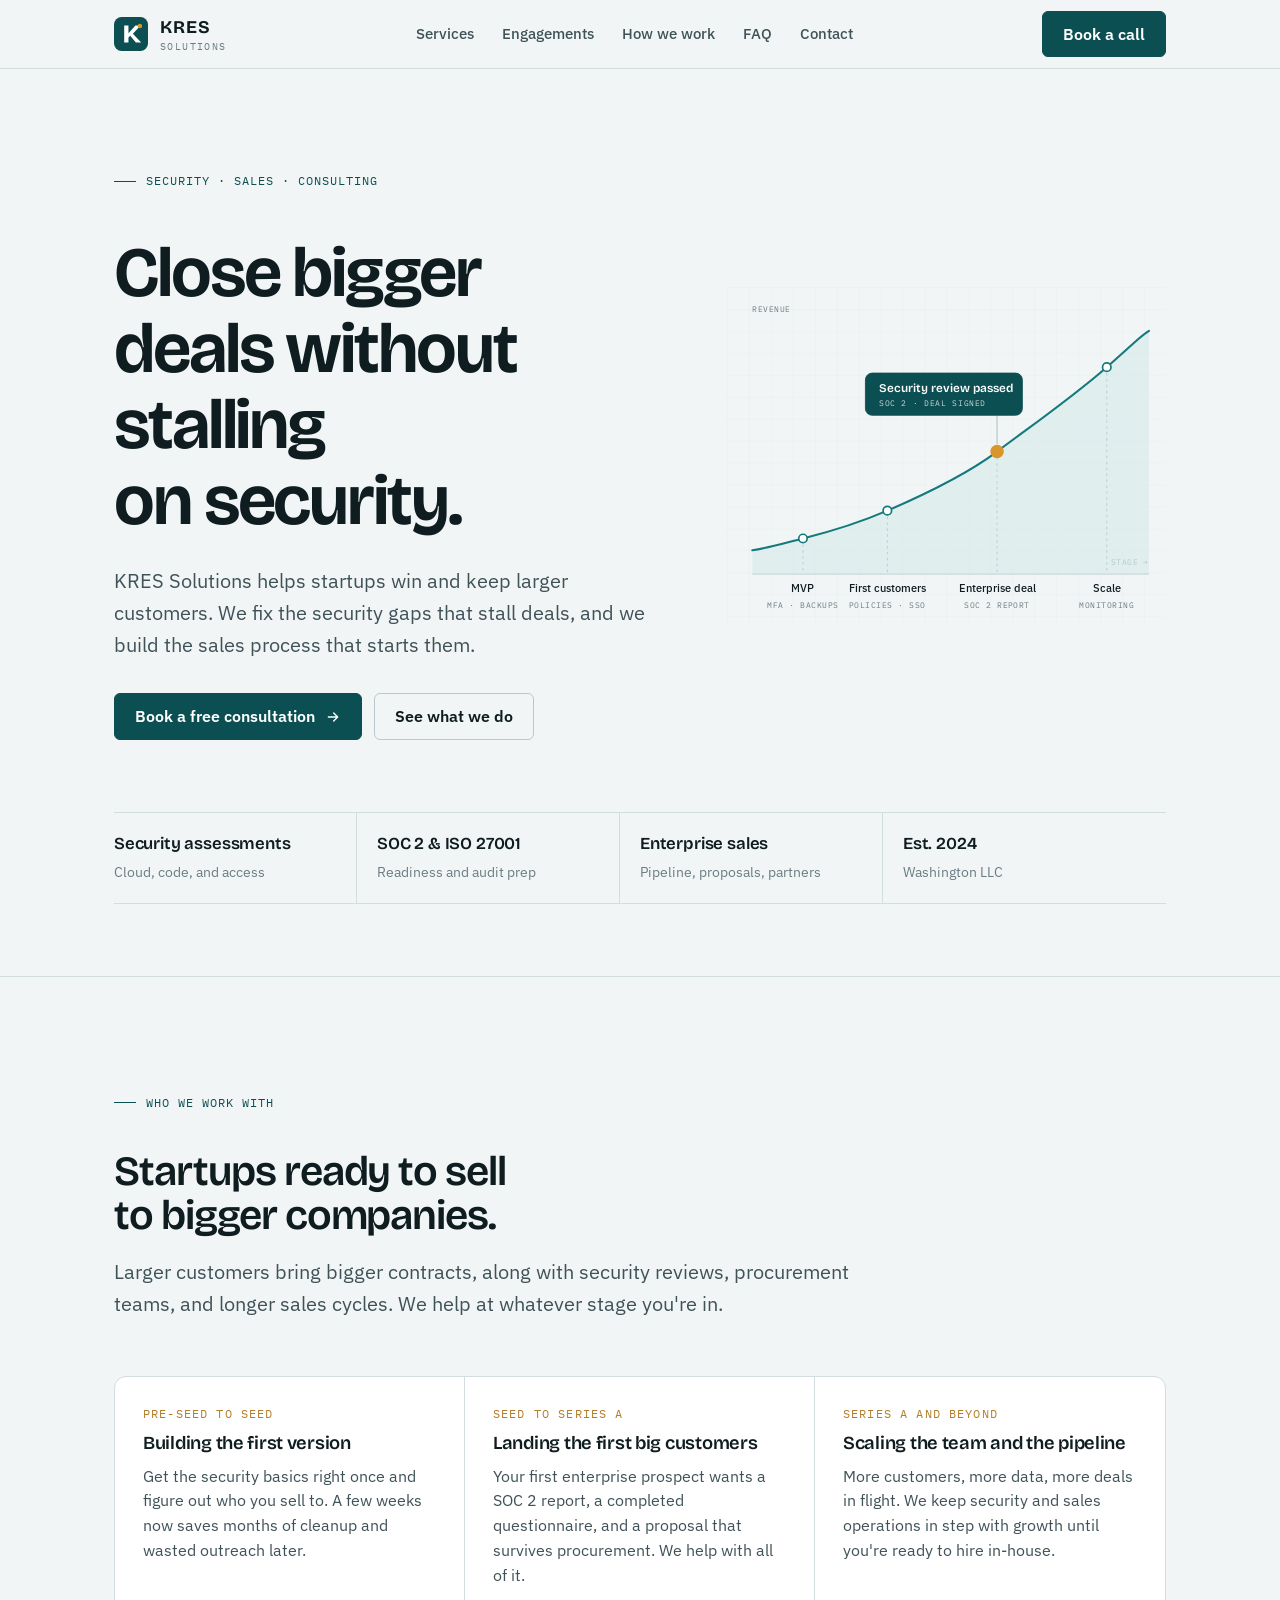
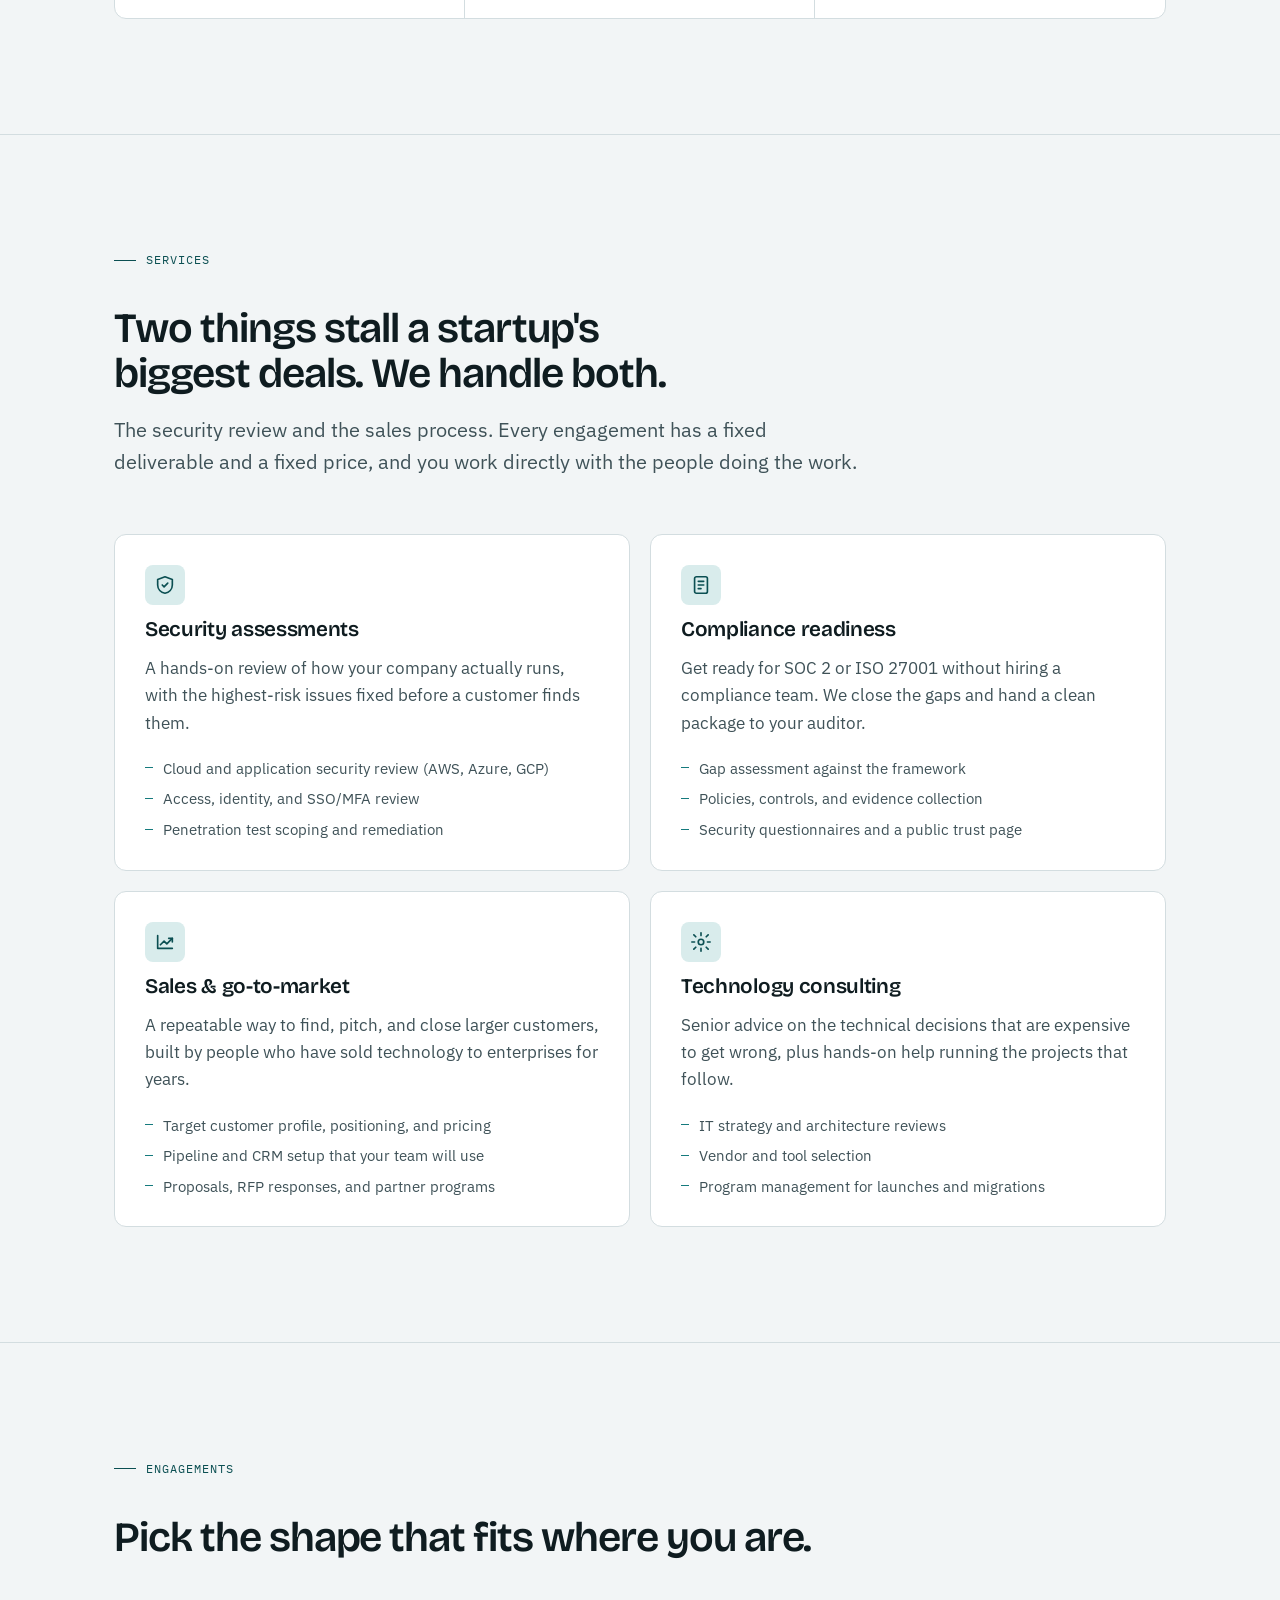
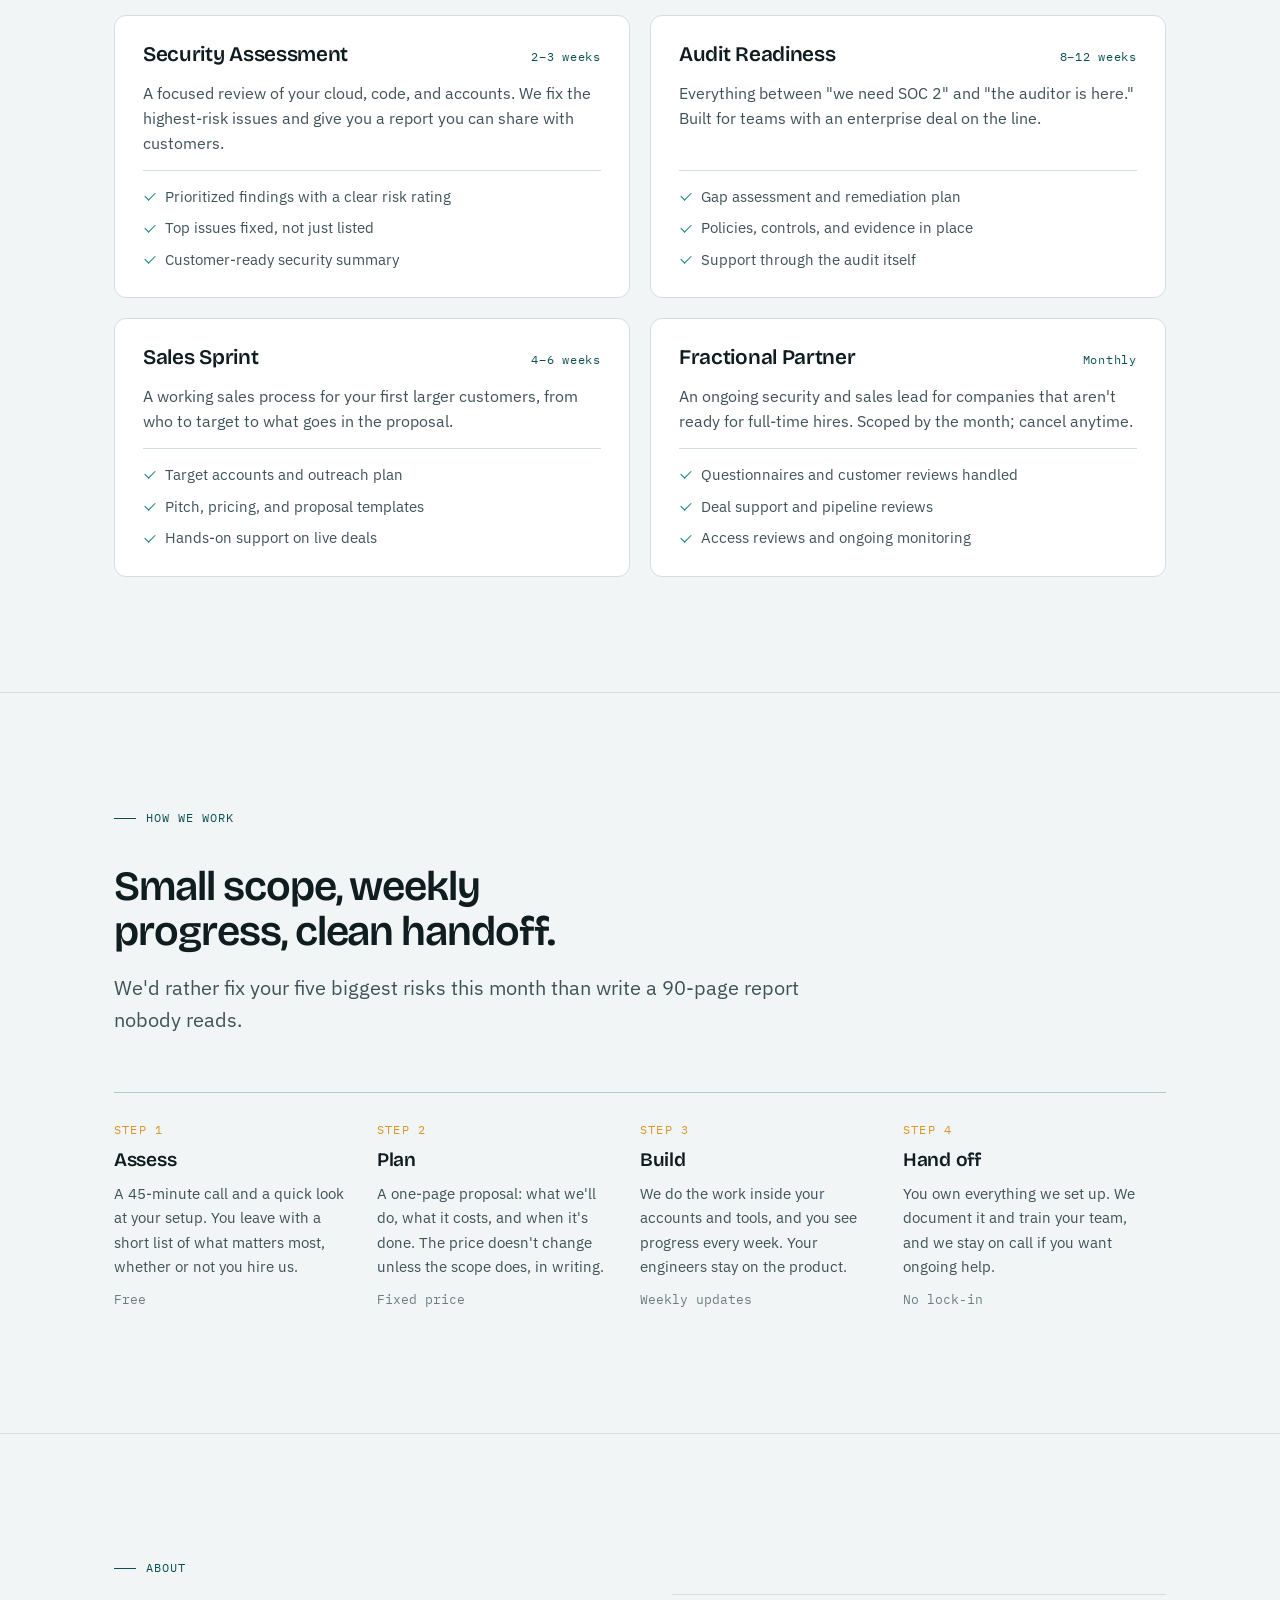
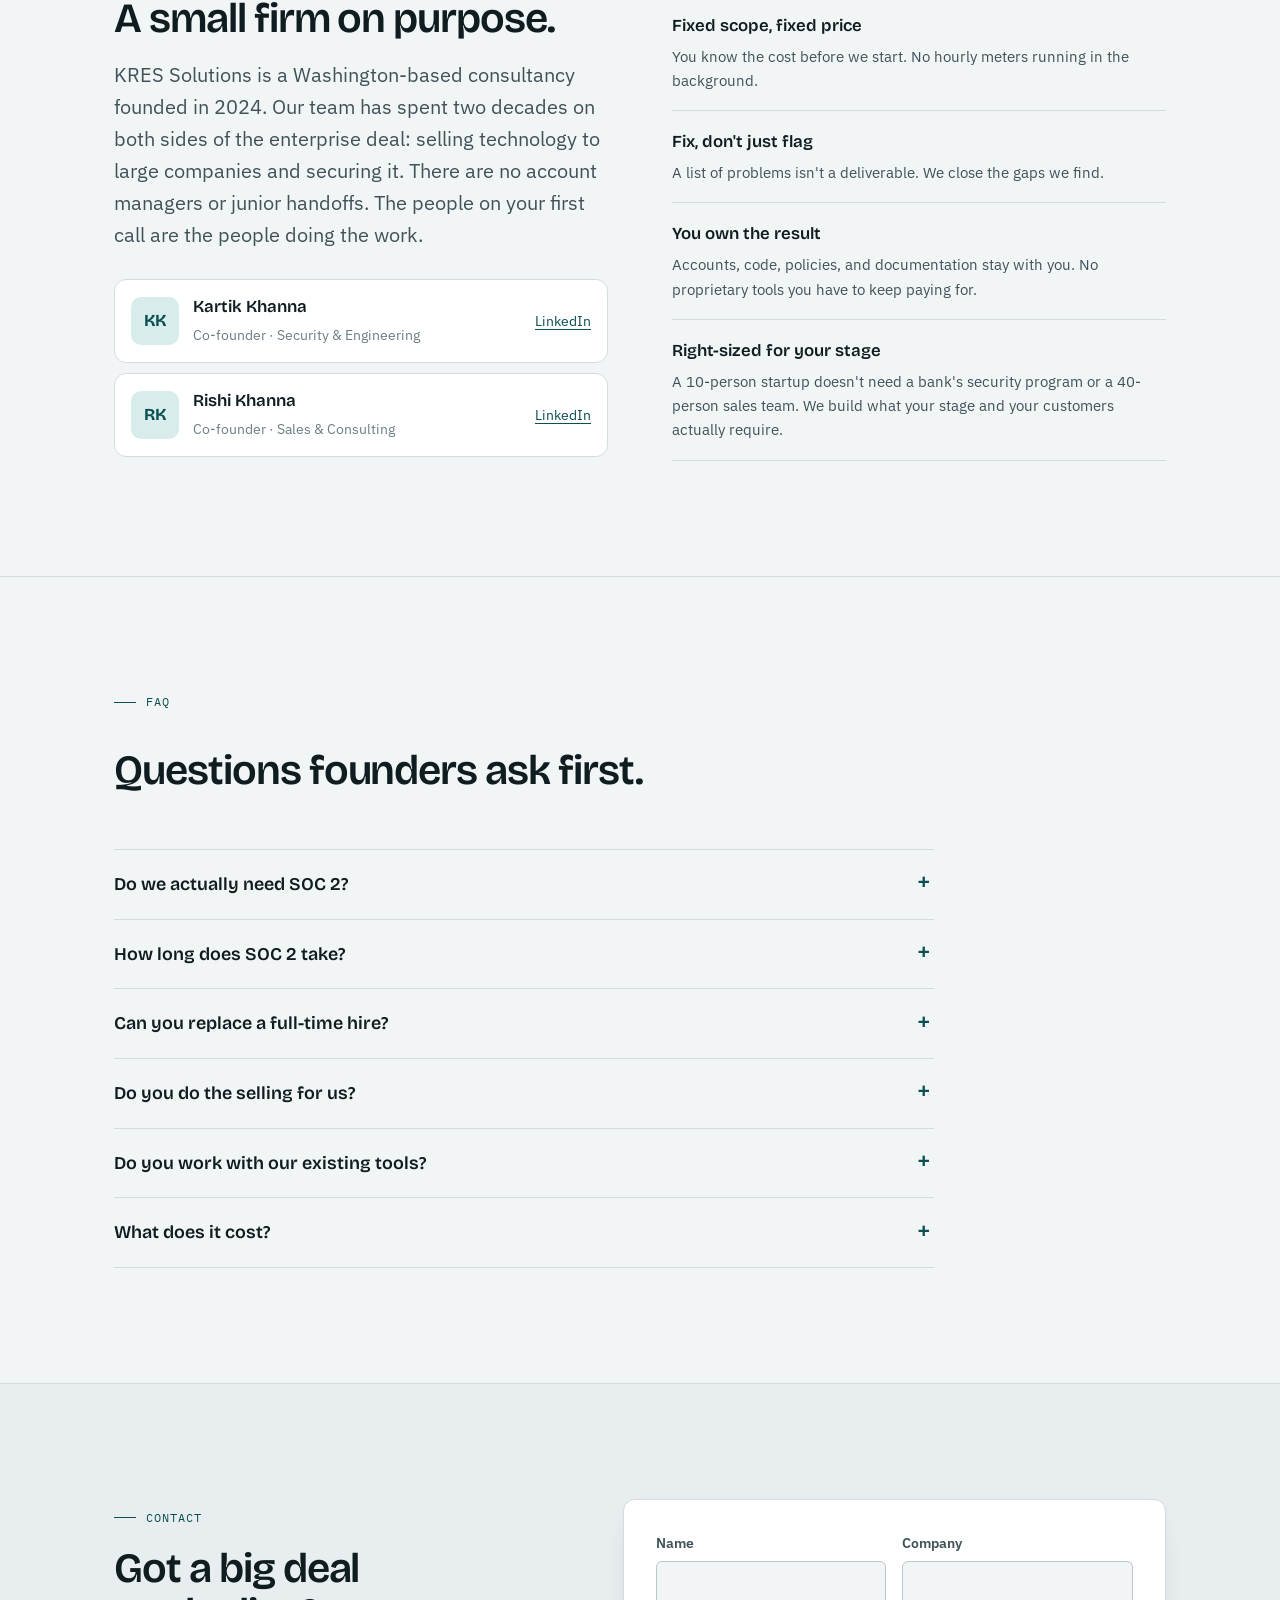
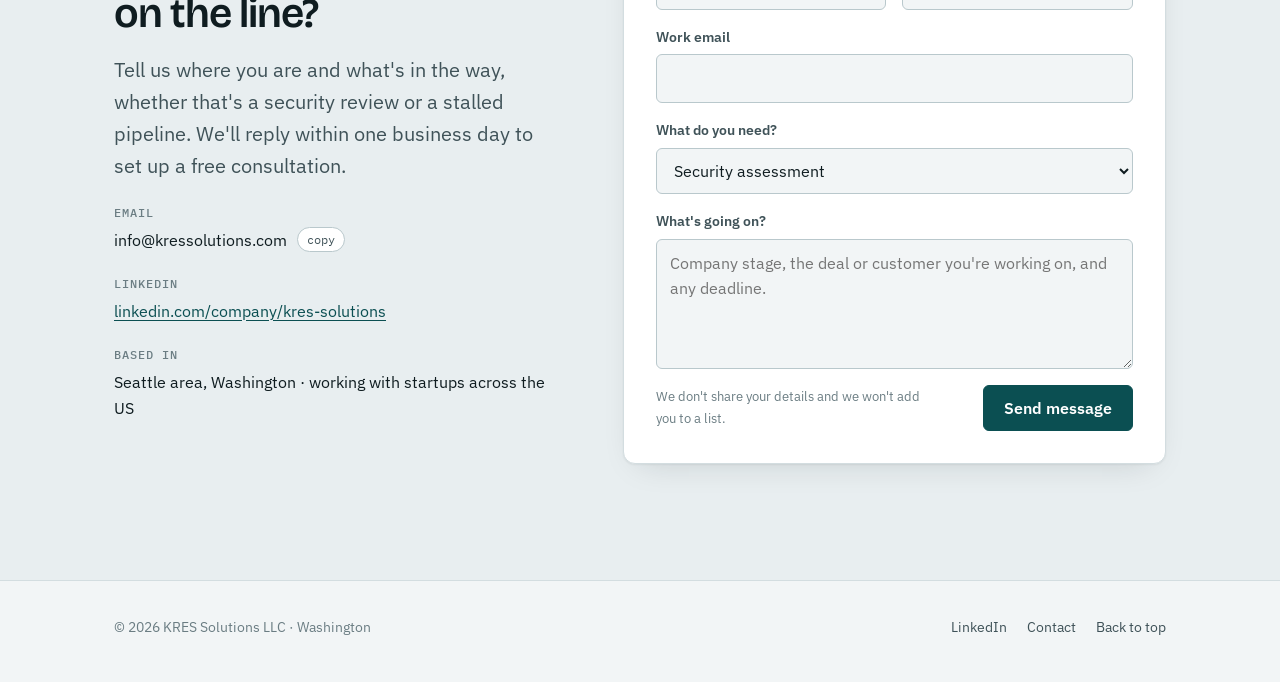
==== commit 549d29c3: "Broaden scope to security, sales, and consulting; fix spacing and CSS caching Co-Authored-By: Claude" ====
--- a/index.html
+++ b/index.html
@@ -4,19 +4,19 @@
   <meta charset="utf-8">
   <meta name="viewport" content="width=device-width, initial-scale=1, viewport-fit=cover">
   <title>KRES Solutions</title>
-  <meta name="description" content="KRES Solutions helps startups get security and compliance in place before customers ask, then builds the systems that help them grow. SOC 2 readiness, cloud security, security reviews, and growth engineering.">
+  <meta name="description" content="KRES Solutions helps startups win larger customers: security assessments, SOC 2 readiness, enterprise sales support, and technology consulting.">
   <meta name="theme-color" content="#0b4f52">
   <link rel="icon" href="assets/favicon.svg" type="image/svg+xml">
   <link rel="canonical" href="https://kressolutions.com/">
   <meta property="og:type" content="website">
   <meta property="og:title" content="KRES Solutions">
-  <meta property="og:description" content="Security and growth for startups. Close bigger deals without stalling on the security review.">
+  <meta property="og:description" content="Security assessments, enterprise sales support, and technology consulting for startups.">
   <meta property="og:image" content="https://kressolutions.com/assets/og.png">
   <meta name="twitter:card" content="summary_large_image">
   <link rel="preconnect" href="https://fonts.googleapis.com">
   <link rel="preconnect" href="https://fonts.gstatic.com" crossorigin>
   <link rel="stylesheet" href="https://fonts.googleapis.com/css2?family=Bricolage+Grotesque:opsz,wght@12..96,500;12..96,600;12..96,650;12..96,700&family=IBM+Plex+Sans:wght@400;500;600&family=IBM+Plex+Mono:wght@400;500&display=swap">
-  <link rel="stylesheet" href="assets/styles.css">
+  <link rel="stylesheet" href="assets/styles.css?v=3">
   <script type="application/ld+json">
   {
     "@context": "https://schema.org",
@@ -24,7 +24,7 @@
     "name": "KRES Solutions LLC",
     "url": "https://kressolutions.com/",
     "email": "info@kressolutions.com",
-    "description": "Security, compliance readiness, and growth engineering for startups.",
+    "description": "Security assessments, compliance readiness, enterprise sales support, and technology consulting for startups.",
     "address": { "@type": "PostalAddress", "addressLocality": "Marysville", "addressRegion": "WA", "addressCountry": "US" },
     "sameAs": [ "https://www.linkedin.com/company/kres-solutions" ],
     "areaServed": "United States"
@@ -68,11 +68,11 @@
     <div class="wrap">
       <div class="hero-grid">
         <div class="hero-copy">
-          <p class="eyebrow">Security &amp; growth for startups</p>
+          <p class="eyebrow">Security · Sales · Consulting</p>
           <h1>Close bigger deals without stalling on security.</h1>
-          <p class="lede">KRES Solutions gets early-stage companies ready for the security review before a customer asks for it. Then we build the systems that help you grow past it.</p>
+          <p class="lede">KRES Solutions helps startups win and keep larger customers. We fix the security gaps that stall deals, and we build the sales process that starts them.</p>
           <div class="hero-actions">
-            <a class="btn btn-primary" href="#contact">Book a free assessment
+            <a class="btn btn-primary" href="#contact">Book a free consultation
               <svg viewBox="0 0 24 24" fill="none" stroke="currentColor" stroke-width="2" stroke-linecap="round" stroke-linejoin="round"><path d="M5 12h14M13 6l6 6-6 6"/></svg>
             </a>
             <a class="btn btn-ghost" href="#services">See what we do</a>
@@ -128,9 +128,9 @@
       </div>
 
       <div class="proof">
+        <div><b>Security assessments</b><span>Cloud, code, and access</span></div>
         <div><b>SOC 2 &amp; ISO 27001</b><span>Readiness and audit prep</span></div>
-        <div><b>AWS · Azure · GCP</b><span>Cloud security reviews</span></div>
-        <div><b>Fixed scope</b><span>Price agreed before we start</span></div>
+        <div><b>Enterprise sales</b><span>Pipeline, proposals, partners</span></div>
         <div><b>Est. 2024</b><span>Washington LLC</span></div>
       </div>
     </div>
@@ -141,24 +141,24 @@
     <div class="wrap">
       <div class="section-head">
         <p class="eyebrow">Who we work with</p>
-        <h2>Startups whose growth has outpaced their security.</h2>
-        <p class="lede">Most founders don't think about security until a customer sends a 200-question spreadsheet. We help at whatever stage you're in.</p>
+        <h2>Startups ready to sell to bigger companies.</h2>
+        <p class="lede">Larger customers bring bigger contracts, along with security reviews, procurement teams, and longer sales cycles. We help at whatever stage you're in.</p>
       </div>
       <div class="audience reveal">
         <div>
           <span class="stage">PRE-SEED TO SEED</span>
           <h3>Building the first version</h3>
-          <p>Set up the basics once, correctly: accounts, access, backups, and secrets. It costs a few days now and saves months of cleanup later.</p>
+          <p>Get the security basics right once and figure out who you sell to. A few weeks now saves months of cleanup and wasted outreach later.</p>
         </div>
         <div>
           <span class="stage">SEED TO SERIES A</span>
-          <h3>Selling to bigger customers</h3>
-          <p>Your first enterprise prospect wants a SOC 2 report and a completed security questionnaire. We get you there without pulling engineers off the roadmap.</p>
+          <h3>Landing the first big customers</h3>
+          <p>Your first enterprise prospect wants a SOC 2 report, a completed questionnaire, and a proposal that survives procurement. We help with all of it.</p>
         </div>
         <div>
           <span class="stage">SERIES A AND BEYOND</span>
-          <h3>Scaling the team and the product</h3>
-          <p>More people, more systems, more customer data. We keep security and operations in step with growth until you're ready to hire in-house.</p>
+          <h3>Scaling the team and the pipeline</h3>
+          <p>More customers, more data, more deals in flight. We keep security and sales operations in step with growth until you're ready to hire in-house.</p>
         </div>
       </div>
     </div>
@@ -169,8 +169,8 @@
     <div class="wrap">
       <div class="section-head">
         <p class="eyebrow">Services</p>
-        <h2>Security that unblocks sales. Systems that support growth.</h2>
-        <p class="lede">Every engagement has a fixed deliverable and a fixed price. You work directly with the people doing the work.</p>
+        <h2>Two things stall a startup's biggest deals. We handle both.</h2>
+        <p class="lede">The security review and the sales process. Every engagement has a fixed deliverable and a fixed price, and you work directly with the people doing the work.</p>
       </div>
 
       <div class="services">
@@ -178,12 +178,12 @@
           <div class="service-icon" aria-hidden="true">
             <svg viewBox="0 0 24 24" fill="none" stroke="currentColor" stroke-width="1.8" stroke-linecap="round" stroke-linejoin="round"><path d="M12 3 4 6v6c0 4.5 3.4 8 8 9 4.6-1 8-4.5 8-9V6z"/><path d="m9 12 2 2 4-4"/></svg>
           </div>
-          <h3>Security foundations</h3>
-          <p>The controls every startup should have before it has customers' data. We set them up in your existing cloud and tools.</p>
-          <ul>
-            <li>Cloud security review and hardening (AWS, Azure, GCP)</li>
-            <li>SSO, MFA, and least-privilege access</li>
-            <li>Secrets management, logging, and backups</li>
+          <h3>Security assessments</h3>
+          <p>A hands-on review of how your company actually runs, with the highest-risk issues fixed before a customer finds them.</p>
+          <ul>
+            <li>Cloud and application security review (AWS, Azure, GCP)</li>
+            <li>Access, identity, and SSO/MFA review</li>
+            <li>Penetration test scoping and remediation</li>
           </ul>
         </article>
 
@@ -192,24 +192,11 @@
             <svg viewBox="0 0 24 24" fill="none" stroke="currentColor" stroke-width="1.8" stroke-linecap="round" stroke-linejoin="round"><rect x="5" y="3" width="14" height="18" rx="2"/><path d="M9 8h6M9 12h6M9 16h3"/></svg>
           </div>
           <h3>Compliance readiness</h3>
-          <p>Get audit-ready for SOC 2 or ISO 27001 without hiring a compliance team. We write the policies, close the gaps, and hand a clean package to your auditor.</p>
+          <p>Get ready for SOC 2 or ISO 27001 without hiring a compliance team. We close the gaps and hand a clean package to your auditor.</p>
           <ul>
             <li>Gap assessment against the framework</li>
-            <li>Policies, procedures, and evidence collection</li>
-            <li>Compliance platform setup and auditor coordination</li>
-          </ul>
-        </article>
-
-        <article class="service reveal">
-          <div class="service-icon" aria-hidden="true">
-            <svg viewBox="0 0 24 24" fill="none" stroke="currentColor" stroke-width="1.8" stroke-linecap="round" stroke-linejoin="round"><path d="M4 6h16M4 12h10M4 18h7"/><path d="m16 16 2 2 4-4"/></svg>
-          </div>
-          <h3>Security reviews for sales</h3>
-          <p>When a prospect's security team sends questions, we answer them accurately and quickly so the deal keeps moving.</p>
-          <ul>
-            <li>Security questionnaire responses</li>
-            <li>Public trust page and security documentation</li>
-            <li>Penetration test scoping and remediation</li>
+            <li>Policies, controls, and evidence collection</li>
+            <li>Security questionnaires and a public trust page</li>
           </ul>
         </article>
 
@@ -217,12 +204,25 @@
           <div class="service-icon" aria-hidden="true">
             <svg viewBox="0 0 24 24" fill="none" stroke="currentColor" stroke-width="1.8" stroke-linecap="round" stroke-linejoin="round"><path d="M4 19V5M4 19h16"/><path d="m7 15 4-4 3 3 6-6"/><path d="M16 8h4v4"/></svg>
           </div>
-          <h3>Growth engineering</h3>
-          <p>The technical work behind growth: products, integrations, and the internal systems your team runs on every day.</p>
-          <ul>
-            <li>MVPs, customer portals, and internal tools</li>
-            <li>CRM, billing, and sales pipeline automation</li>
-            <li>Analytics dashboards and reporting</li>
+          <h3>Sales &amp; go-to-market</h3>
+          <p>A repeatable way to find, pitch, and close larger customers, built by people who have sold technology to enterprises for years.</p>
+          <ul>
+            <li>Target customer profile, positioning, and pricing</li>
+            <li>Pipeline and CRM setup that your team will use</li>
+            <li>Proposals, RFP responses, and partner programs</li>
+          </ul>
+        </article>
+
+        <article class="service reveal">
+          <div class="service-icon" aria-hidden="true">
+            <svg viewBox="0 0 24 24" fill="none" stroke="currentColor" stroke-width="1.8" stroke-linecap="round" stroke-linejoin="round"><circle cx="12" cy="12" r="3"/><path d="M12 2v3M12 19v3M4.2 4.2l2.1 2.1M17.7 17.7l2.1 2.1M2 12h3M19 12h3M4.2 19.8l2.1-2.1M17.7 6.3l2.1-2.1"/></svg>
+          </div>
+          <h3>Technology consulting</h3>
+          <p>Senior advice on the technical decisions that are expensive to get wrong, plus hands-on help running the projects that follow.</p>
+          <ul>
+            <li>IT strategy and architecture reviews</li>
+            <li>Vendor and tool selection</li>
+            <li>Program management for launches and migrations</li>
           </ul>
         </article>
       </div>
@@ -240,18 +240,18 @@
       <div class="plans">
         <article class="plan reveal">
           <div class="plan-top">
-            <h3>Security Sprint</h3>
+            <h3>Security Assessment</h3>
             <span class="plan-len">2–3 weeks</span>
           </div>
-          <p>A focused review of your cloud, code, and accounts, followed by fixing the highest-risk issues. You finish with a written report you can share with customers.</p>
-          <ul>
-            <li>Risk assessment and prioritized findings</li>
+          <p>A focused review of your cloud, code, and accounts. We fix the highest-risk issues and give you a report you can share with customers.</p>
+          <ul>
+            <li>Prioritized findings with a clear risk rating</li>
             <li>Top issues fixed, not just listed</li>
             <li>Customer-ready security summary</li>
           </ul>
         </article>
 
-        <article class="plan plan-featured reveal">
+        <article class="plan reveal">
           <div class="plan-top">
             <h3>Audit Readiness</h3>
             <span class="plan-len">8–12 weeks</span>
@@ -262,7 +262,19 @@
             <li>Policies, controls, and evidence in place</li>
             <li>Support through the audit itself</li>
           </ul>
-          <span class="plan-tag">Most requested</span>
+        </article>
+
+        <article class="plan reveal">
+          <div class="plan-top">
+            <h3>Sales Sprint</h3>
+            <span class="plan-len">4–6 weeks</span>
+          </div>
+          <p>A working sales process for your first larger customers, from who to target to what goes in the proposal.</p>
+          <ul>
+            <li>Target accounts and outreach plan</li>
+            <li>Pitch, pricing, and proposal templates</li>
+            <li>Hands-on support on live deals</li>
+          </ul>
         </article>
 
         <article class="plan reveal">
@@ -270,11 +282,11 @@
             <h3>Fractional Partner</h3>
             <span class="plan-len">Monthly</span>
           </div>
-          <p>An ongoing security and technical lead for companies that aren't ready for a full-time hire. Scoped by the month; cancel anytime.</p>
+          <p>An ongoing security and sales lead for companies that aren't ready for full-time hires. Scoped by the month; cancel anytime.</p>
           <ul>
             <li>Questionnaires and customer reviews handled</li>
-            <li>Access reviews and continuous monitoring</li>
-            <li>Growth engineering hours included</li>
+            <li>Deal support and pipeline reviews</li>
+            <li>Access reviews and ongoing monitoring</li>
           </ul>
         </article>
       </div>
@@ -326,13 +338,13 @@
         <div>
           <p class="eyebrow">About</p>
           <h2>A small firm on purpose.</h2>
-          <p class="lede" style="margin-top:18px">KRES Solutions is a Washington-based consultancy founded in 2024. We combine enterprise security and engineering experience with a startup's need to keep moving. There are no account managers or junior handoffs. The people on your first call are the people doing the work.</p>
+          <p class="lede" style="margin-top:18px">KRES Solutions is a Washington-based consultancy founded in 2024. Our team has spent two decades on both sides of the enterprise deal: selling technology to large companies and securing it. There are no account managers or junior handoffs. The people on your first call are the people doing the work.</p>
           <div class="leaders">
             <div class="leader">
               <div class="avatar" aria-hidden="true">KK</div>
               <div>
                 <b>Kartik Khanna</b>
-                <span>Co-founder · Engineering &amp; Security</span>
+                <span>Co-founder · Security &amp; Engineering</span>
               </div>
               <a href="https://www.linkedin.com/in/kartikk1" target="_blank" rel="noopener" aria-label="Kartik Khanna on LinkedIn">LinkedIn</a>
             </div>
@@ -340,7 +352,7 @@
               <div class="avatar" aria-hidden="true">RK</div>
               <div>
                 <b>Rishi Khanna</b>
-                <span>Co-founder · Client Strategy &amp; Growth</span>
+                <span>Co-founder · Sales &amp; Consulting</span>
               </div>
               <a href="https://www.linkedin.com/in/rishi-khanna-9592388/" target="_blank" rel="noopener" aria-label="Rishi Khanna on LinkedIn">LinkedIn</a>
             </div>
@@ -351,7 +363,7 @@
           <div><b>Fixed scope, fixed price</b><p>You know the cost before we start. No hourly meters running in the background.</p></div>
           <div><b>Fix, don't just flag</b><p>A list of problems isn't a deliverable. We close the gaps we find.</p></div>
           <div><b>You own the result</b><p>Accounts, code, policies, and documentation stay with you. No proprietary tools you have to keep paying for.</p></div>
-          <div><b>Security that fits your size</b><p>A 10-person startup doesn't need a bank's security program. We build what your stage and your customers actually require.</p></div>
+          <div><b>Right-sized for your stage</b><p>A 10-person startup doesn't need a bank's security program or a 40-person sales team. We build what your stage and your customers actually require.</p></div>
         </div>
       </div>
     </div>
@@ -362,24 +374,28 @@
     <div class="wrap">
       <div class="section-head">
         <p class="eyebrow">FAQ</p>
-        <h2>Questions founders ask us first.</h2>
+        <h2>Questions founders ask first.</h2>
       </div>
       <div class="faq">
         <details class="reveal">
           <summary>Do we actually need SOC 2?</summary>
-          <p>Only if your customers ask for it. That usually starts when you sell to mid-market or enterprise companies. If nobody has asked yet, a Security Sprint and a clear security summary will cover most early deals and save you the audit cost for now.</p>
+          <p>Only if your customers ask for it. That usually starts when you sell to mid-market or enterprise companies. If nobody has asked yet, a Security Assessment and a clear security summary will cover most early deals and save you the audit cost for now.</p>
         </details>
         <details class="reveal">
           <summary>How long does SOC 2 take?</summary>
           <p>Getting ready usually takes two to three months. A Type I report can follow soon after. A Type II report needs an observation period, typically three to twelve months, where your controls run and get tested. We help you pick the path that matches your sales timeline.</p>
         </details>
         <details class="reveal">
-          <summary>Can you replace a full-time security hire?</summary>
-          <p>For most startups under about 50 people, yes. Our Fractional Partner engagement covers what an early security hire would do, at a fraction of the cost. When you're ready to hire in-house, we help you find and onboard that person.</p>
+          <summary>Can you replace a full-time hire?</summary>
+          <p>For most startups under about 50 people, yes. Our Fractional Partner engagement covers what an early security lead or first sales leader would do, at a fraction of the cost. When you're ready to hire in-house, we help you find and onboard that person.</p>
+        </details>
+        <details class="reveal">
+          <summary>Do you do the selling for us?</summary>
+          <p>No. We build the process and work alongside you on live deals: qualifying prospects, shaping proposals, pricing, and getting through procurement. Founders stay the face of the company. We make sure they walk into each meeting prepared.</p>
         </details>
         <details class="reveal">
           <summary>Do you work with our existing tools?</summary>
-          <p>Yes. We work inside your cloud accounts, identity provider, code repositories, and compliance platform. If you don't have a tool yet, we recommend one and set it up. We don't resell software.</p>
+          <p>Yes. We work inside your cloud accounts, code repositories, CRM, and compliance platform. If you don't have a tool yet, we recommend one and set it up. We don't resell software.</p>
         </details>
         <details class="reveal">
           <summary>What does it cost?</summary>
@@ -396,8 +412,8 @@
         <div class="contact-side">
           <div>
             <p class="eyebrow">Contact</p>
-            <h2>Have a security review coming up?</h2>
-            <p class="lede" style="margin-top:18px">Tell us where you are and what's blocking you. We'll reply within one business day to set up a free assessment.</p>
+            <h2>Got a big deal on the line?</h2>
+            <p class="lede" style="margin-top:18px">Tell us where you are and what's in the way, whether that's a security review or a stalled pipeline. We'll reply within one business day to set up a free consultation.</p>
           </div>
           <div class="contact-line">
             <b>Email</b>
@@ -431,17 +447,18 @@
           <div class="field">
             <label for="f-type">What do you need?</label>
             <select id="f-type" name="type">
-              <option>Security Sprint</option>
+              <option>Security assessment</option>
               <option>SOC 2 / ISO 27001 readiness</option>
               <option>Help with a security questionnaire</option>
-              <option>Growth engineering</option>
-              <option>Fractional security partner</option>
+              <option>Sales &amp; go-to-market</option>
+              <option>Technology consulting</option>
+              <option>Fractional partner</option>
               <option>Not sure yet</option>
             </select>
           </div>
           <div class="field">
             <label for="f-msg">What's going on?</label>
-            <textarea id="f-msg" name="message" required placeholder="Company stage, what a customer is asking for, or the deadline you're working against."></textarea>
+            <textarea id="f-msg" name="message" required placeholder="Company stage, the deal or customer you're working on, and any deadline."></textarea>
           </div>
           <div class="form-foot">
             <small>We don't share your details and we won't add you to a list.</small>
@@ -466,6 +483,6 @@
   </div>
 </footer>
 
-<script src="assets/main.js"></script>
+<script src="assets/main.js?v=3"></script>
 </body>
 </html>
--- a/assets/styles.css
+++ b/assets/styles.css
@@ -267,7 +267,8 @@
 
 /* About */
 .about-grid { display: grid; grid-template-columns: minmax(0, 1fr) minmax(0, 1fr); gap: clamp(28px, 5vw, 64px); align-items: start; }
-.values { display: grid; gap: 0; border-top: 1px solid var(--line); margin-top: 8px; }
+.values { display: grid; gap: 0; border-top: 1px solid var(--line); margin-top: 44px; }
+@media (max-width: 900px) { .values { margin-top: 8px; } }
 .values > div { padding: 18px 0; border-bottom: 1px solid var(--line); display: grid; gap: 4px; }
 .values b { font-family: var(--font-display); font-weight: 600; font-size: 1.05rem; }
 .values p { color: var(--ink-2); font-size: 0.95rem; }
@@ -289,24 +290,24 @@
 @media (max-width: 420px) { .leader { grid-template-columns: 48px minmax(0, 1fr); } .leader a { grid-column: 2; } }
 
 /* Engagements */
-.plans { display: grid; grid-template-columns: repeat(3, minmax(0, 1fr)); gap: 20px; align-items: stretch; }
+.plans { display: grid; grid-template-columns: repeat(2, minmax(0, 1fr)); gap: 20px; align-items: stretch; }
 .plan {
   position: relative; background: var(--surface); border: 1px solid var(--line); border-radius: var(--radius-lg);
-  padding: 28px 26px 26px; display: grid; gap: 14px; align-content: start;
+  padding: 28px 28px 26px; display: flex; flex-direction: column; gap: 14px;
 }
 .plan-featured { border-color: var(--teal-2); box-shadow: var(--shadow); }
 .plan-top { display: flex; align-items: baseline; justify-content: space-between; gap: 12px; flex-wrap: wrap; }
 .plan h3 { font-size: 1.3rem; }
 .plan-len { font-family: var(--font-mono); font-size: 0.78rem; letter-spacing: 0.06em; color: var(--teal); }
 .plan p { color: var(--ink-2); font-size: 0.97rem; }
-.plan ul { margin: 4px 0 0; padding: 14px 0 0; list-style: none; display: grid; gap: 8px; border-top: 1px solid var(--line); }
+.plan ul { margin: auto 0 0; padding: 14px 0 0; list-style: none; display: grid; gap: 8px; border-top: 1px solid var(--line); }
 .plan li { font-size: 0.92rem; color: var(--ink-2); padding-left: 22px; position: relative; }
 .plan li::before { content: ""; position: absolute; left: 2px; top: 0.5em; width: 9px; height: 5px; border-left: 1.6px solid var(--teal-2); border-bottom: 1.6px solid var(--teal-2); transform: rotate(-45deg); }
 .plan-tag {
   position: absolute; top: -11px; left: 24px; font-family: var(--font-mono); font-size: 0.7rem; letter-spacing: 0.08em; text-transform: uppercase;
   background: var(--amber); color: #1c1406; padding: 3px 9px; border-radius: 999px;
 }
-@media (max-width: 900px) { .plans { grid-template-columns: 1fr; max-width: 560px; } }
+@media (max-width: 760px) { .plans { grid-template-columns: 1fr; } }
 
 /* Audience stage label */
 .stage { font-family: var(--font-mono); font-size: 0.72rem; letter-spacing: 0.1em; color: var(--amber); }
